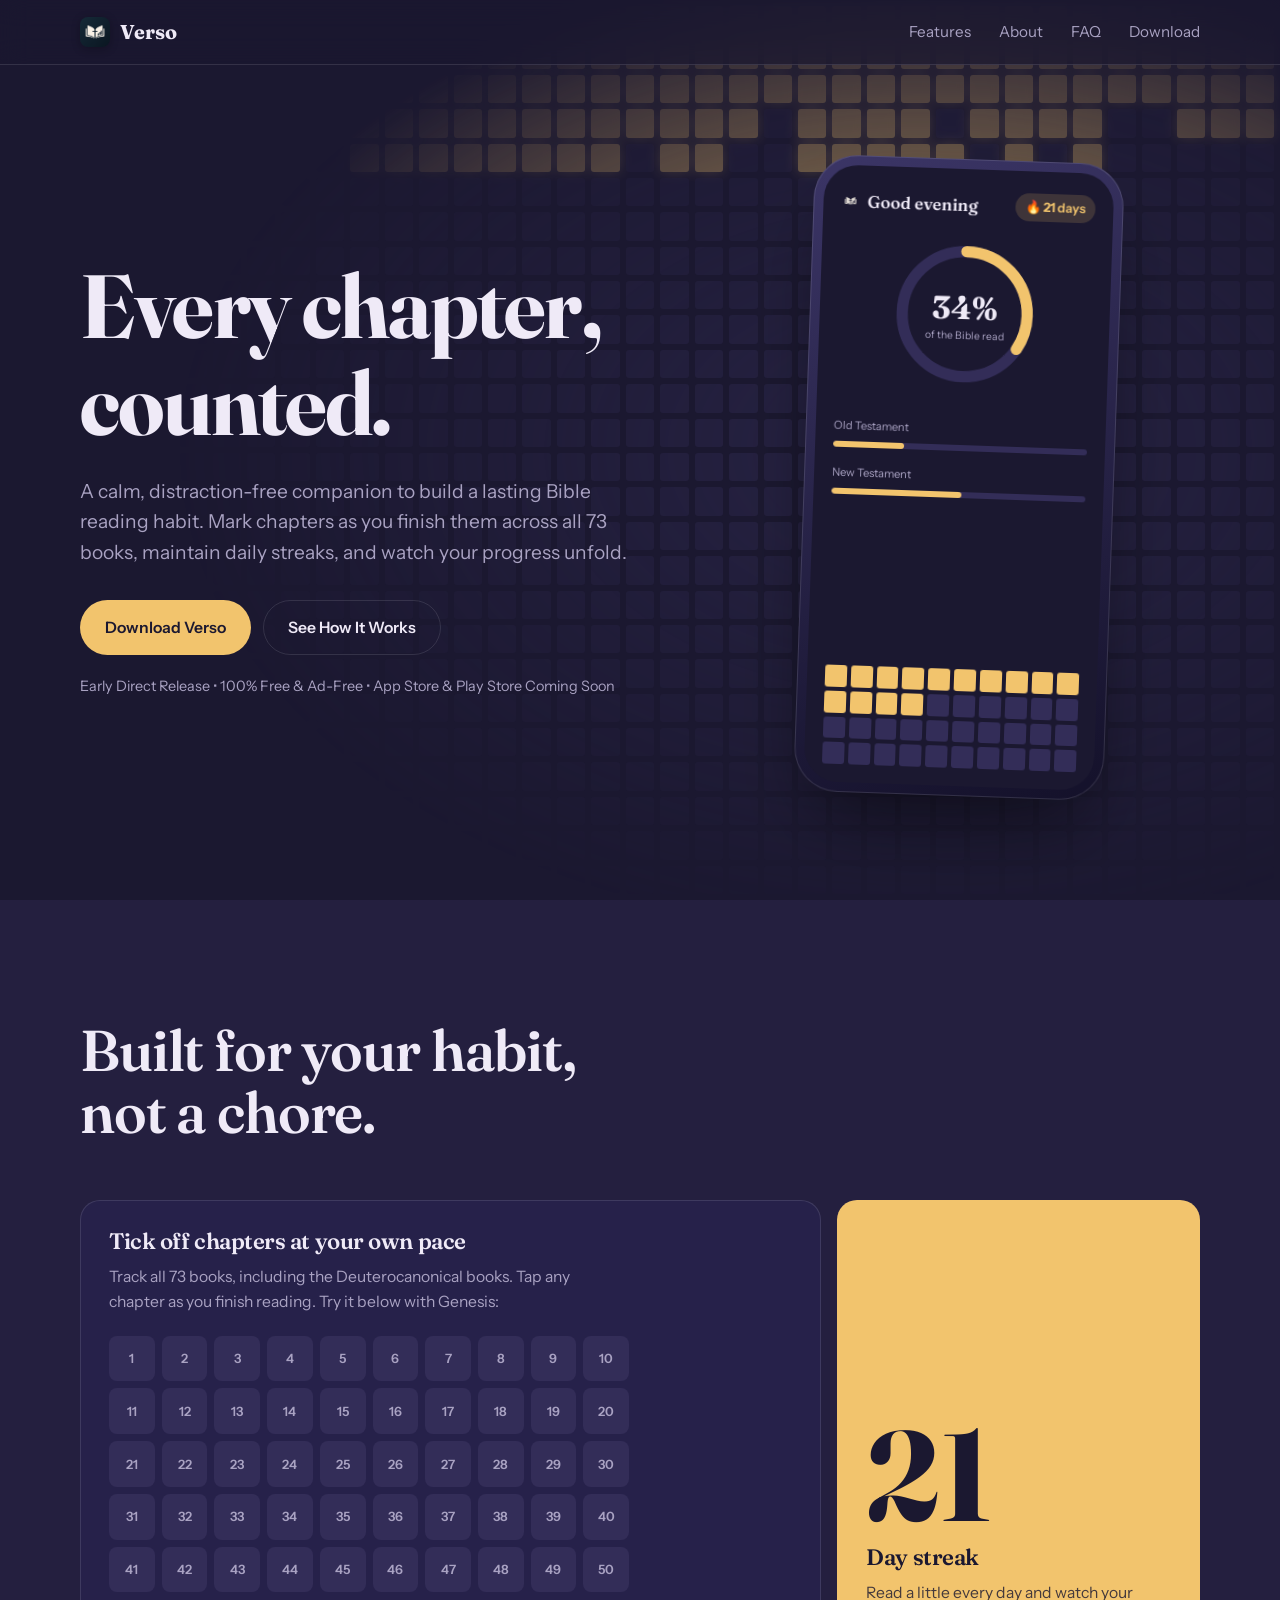
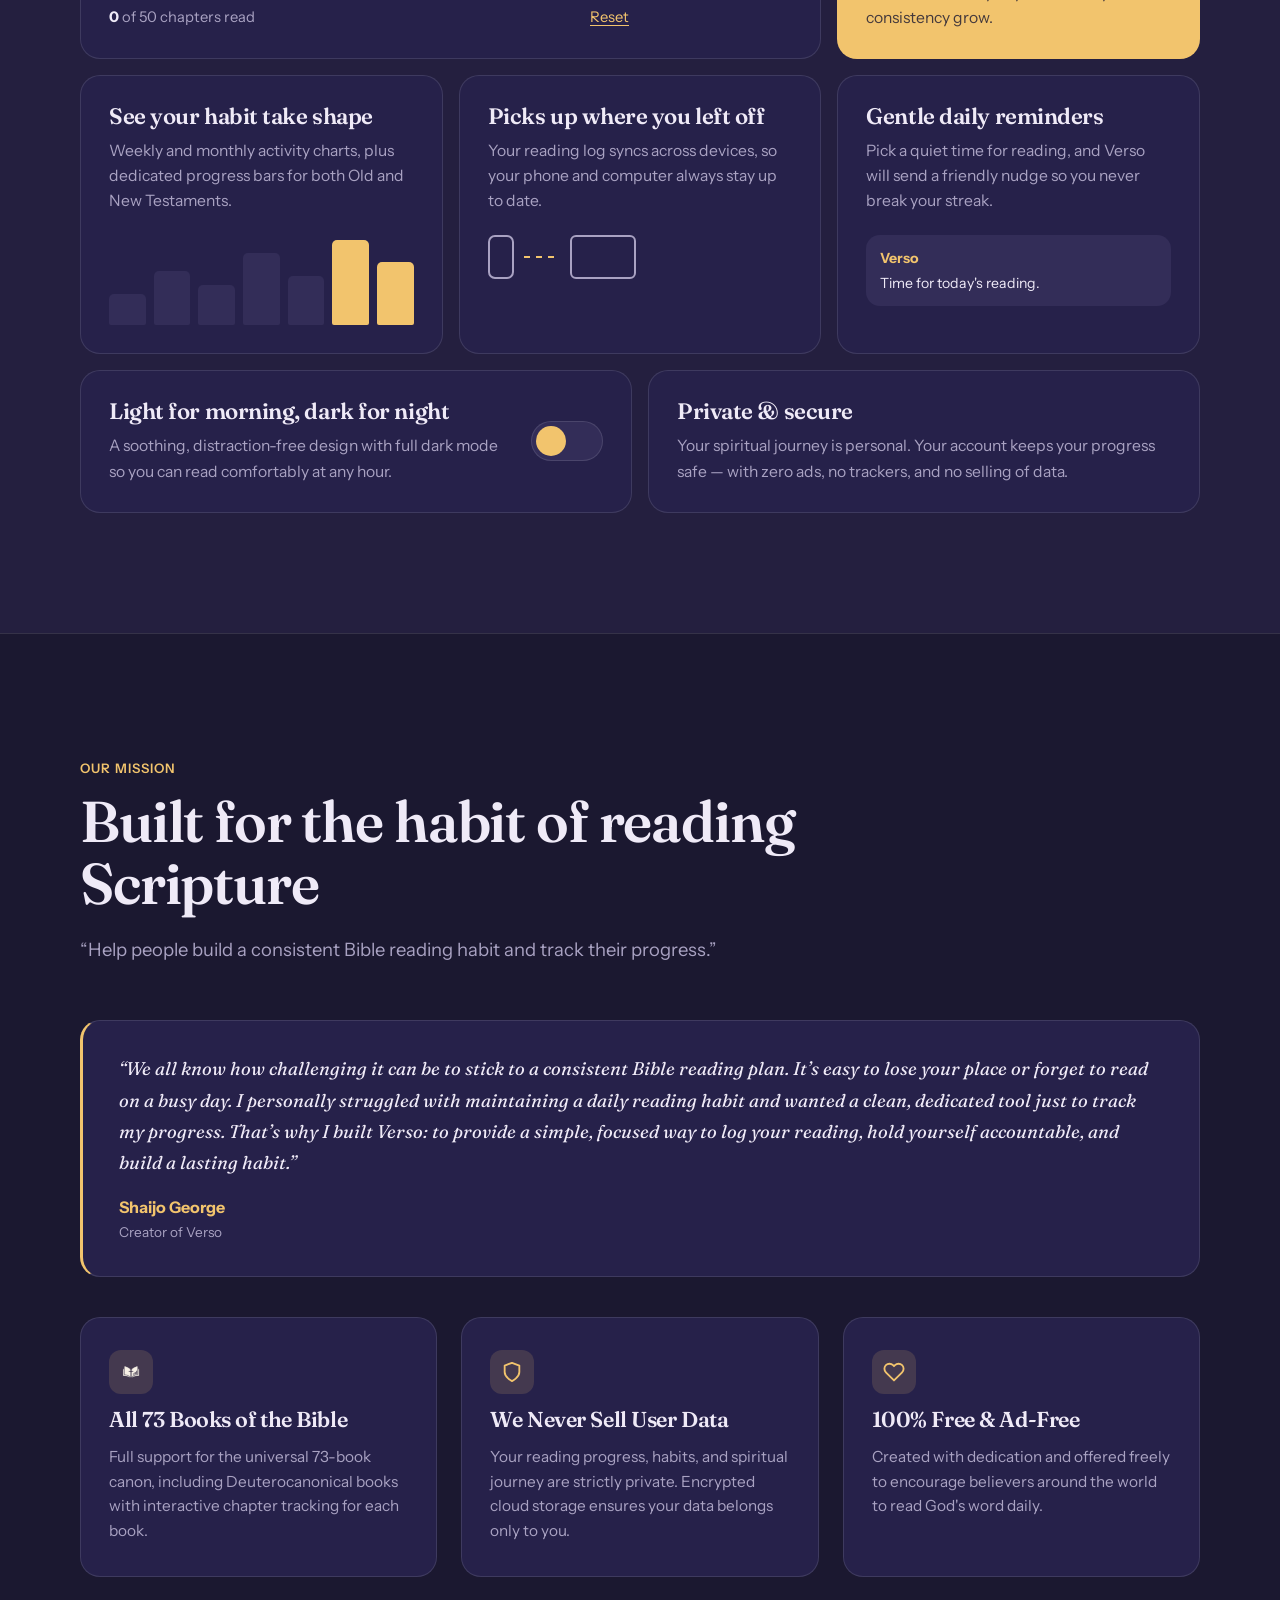
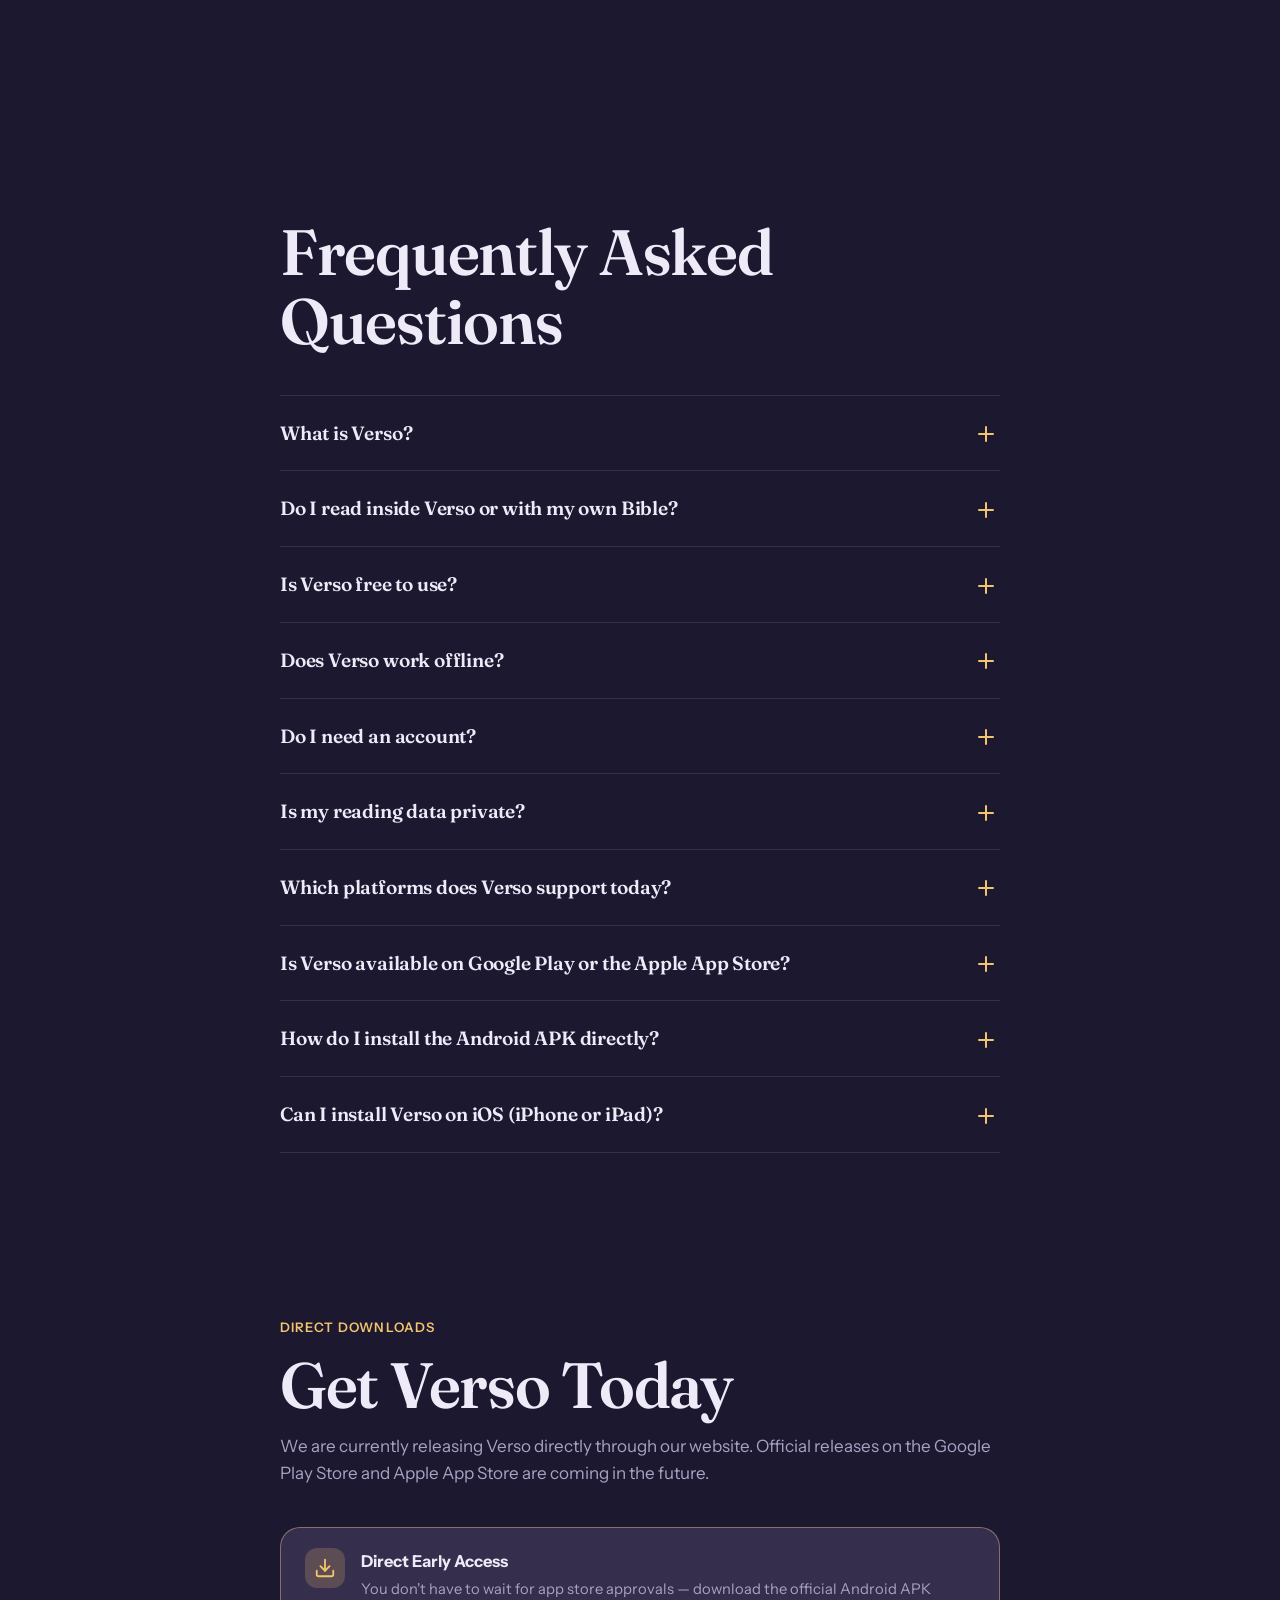
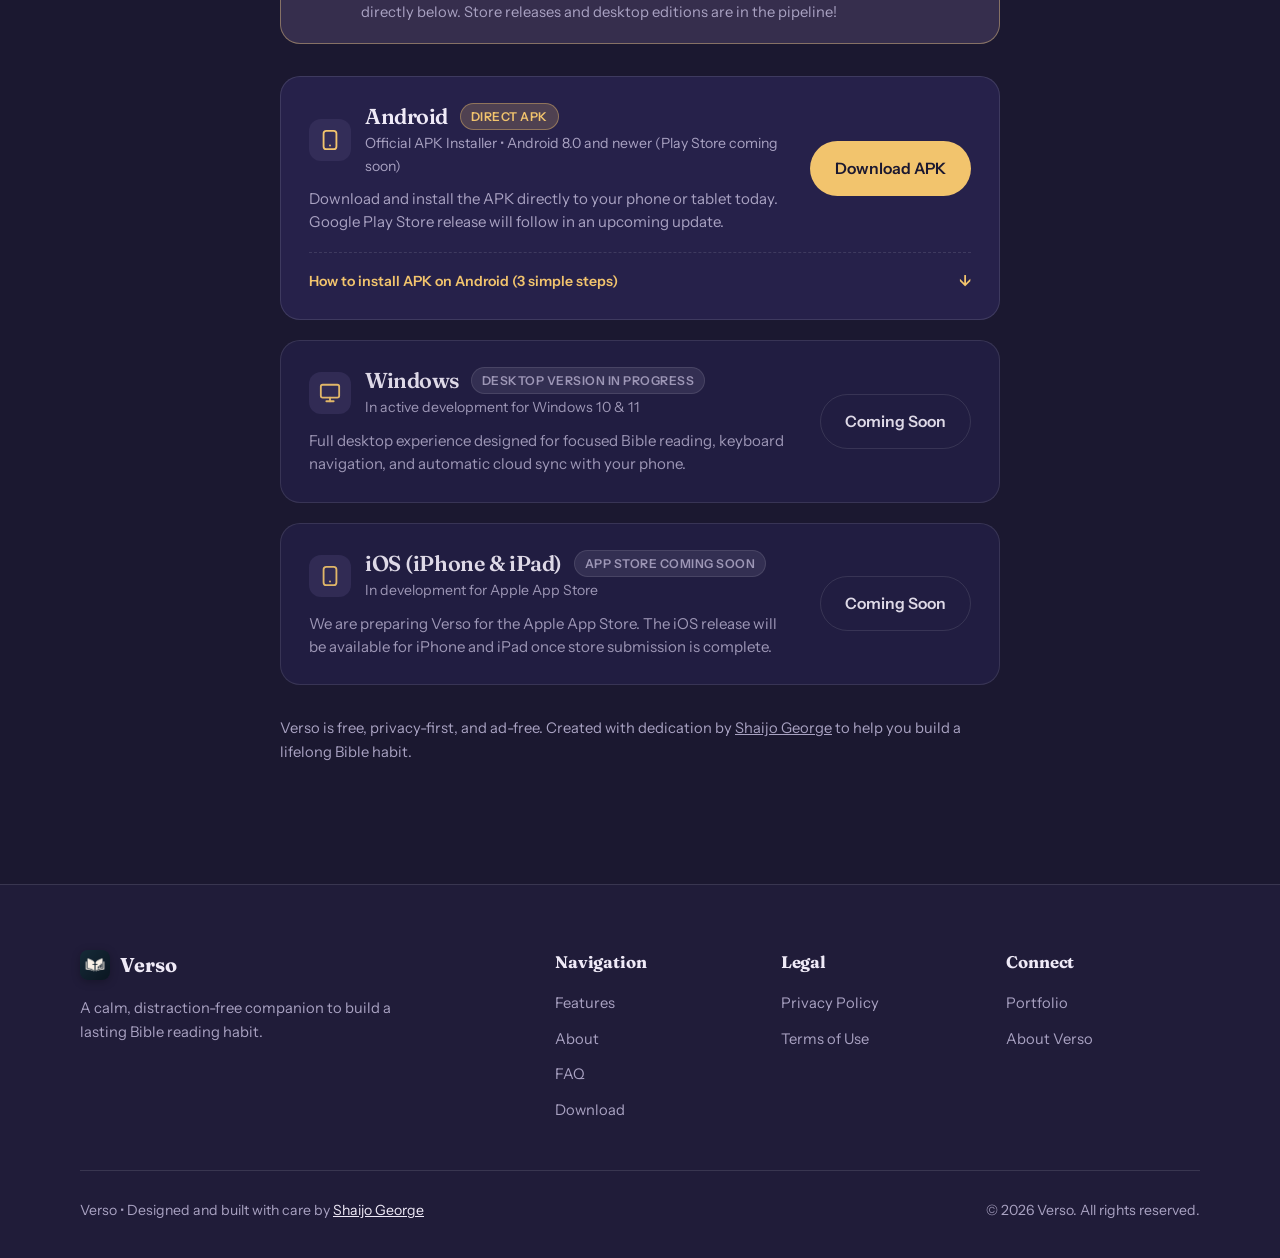
==== index.html @ 20d0ab22 "release: update android apk and download target to v2.0.1" ====
<!doctype html>
<html lang="en">
<head>
  <meta charset="utf-8">
  <meta name="viewport" content="width=device-width, initial-scale=1">
  <title>Verso &mdash; Bible Reading Tracker</title>
  <meta name="description" content="Build a consistent Bible reading habit with Verso. Track chapters across all 73 books, keep daily streaks, see your progress, and sync across devices.">
  <meta name="keywords" content="Bible tracker, Bible reading tracker, Catholic Bible tracker, 73 books Bible, Bible streak tracker, Scripture reading progress, Verso Bible app, Christian habit tracker">
  <meta name="author" content="Shaijo George">
  <meta name="robots" content="index, follow">
  <meta name="theme-color" content="#1b1830">

  <!-- Open Graph / Facebook -->
  <meta property="og:type" content="website">
  <meta property="og:site_name" content="Verso">
  <meta property="og:title" content="Verso &mdash; Bible Reading Tracker">
  <meta property="og:description" content="Track every chapter across all 73 books, keep your daily streak, and build a lasting Bible reading habit.">
  <meta property="og:image" content="assets/images/app_icon.png">
  <meta property="og:image:alt" content="Verso App Icon">
  <meta property="og:locale" content="en_US">

  <!-- Twitter Cards -->
  <meta name="twitter:card" content="summary_large_image">
  <meta name="twitter:title" content="Verso &mdash; Bible Reading Tracker">
  <meta name="twitter:description" content="A calm, distraction-free companion to build a lasting Bible reading habit. Track chapters across all 73 books with daily streaks.">
  <meta name="twitter:image" content="assets/images/app_icon.png">
  <meta name="twitter:image:alt" content="Verso App Icon">

  <!-- Favicons & App Icons -->
  <link rel="icon" type="image/svg+xml" href="assets/images/favicon.svg">
  <link rel="icon" type="image/png" href="assets/images/favicon.png">
  <link rel="shortcut icon" type="image/png" href="assets/images/favicon.png">
  <link rel="apple-touch-icon" href="assets/images/app_icon.png">

  <!-- Structured Data (JSON-LD): SoftwareApplication -->
  <script type="application/ld+json">
  {
    "@context": "https://schema.org",
    "@type": "SoftwareApplication",
    "name": "Verso",
    "operatingSystem": "Android",
    "applicationCategory": "LifestyleApplication",
    "offers": {
      "@type": "Offer",
      "price": "0",
      "priceCurrency": "USD"
    },
    "description": "A calm, distraction-free companion to build a lasting Bible reading habit. Mark chapters as you finish them across all 73 books, maintain daily streaks, and watch your progress unfold.",
    "author": {
      "@type": "Person",
      "name": "Shaijo George",
      "url": "https://shaijogeorge.vercel.app/"
    }
  }
  </script>
  <link rel="preconnect" href="https://fonts.googleapis.com">
  <link rel="preconnect" href="https://fonts.gstatic.com" crossorigin>
  <link href="https://fonts.googleapis.com/css2?family=Fraunces:opsz,wght@9..144,400;9..144,600;9..144,700&family=Instrument+Sans:wght@400;500;600&display=swap" rel="stylesheet">
  <link rel="stylesheet" href="assets/css/styles.css">
</head>
<body>
  <header class="nav">
    <a class="brand" href="#top" aria-label="Verso home">
      <img src="assets/images/app_icon.png" alt="Verso Logo" class="brand-icon" width="30" height="30">
      <span>Verso</span>
    </a>
    <nav aria-label="Primary">
      <a href="#features">Features</a>
      <a href="#about">About</a>
      <a href="#faq">FAQ</a>
      <a href="#download">Download</a>
    </nav>
  </header>

  <main id="top">
    <!-- HERO -->
    <section class="hero">
      <div class="field" id="field" aria-hidden="true"></div>
      <div class="hero-inner">
        <div class="hero-copy">
          <h1>Every chapter,<br>counted.</h1>
          <p class="lede">A calm, distraction-free companion to build a lasting Bible reading habit. Mark chapters as you finish them across all 73 books, maintain daily streaks, and watch your progress unfold.</p>
          <div class="cta-row">
            <a class="btn primary" href="#download">Download Verso</a>
            <a class="btn ghost" href="#features">See How It Works</a>
          </div>
          <p class="fine">Early Direct Release &bull; 100% Free &amp; Ad-Free &bull; App Store &amp; Play Store Coming Soon</p>
        </div>

        <div class="phone" aria-hidden="true">
          <div class="phone-screen">
            <div class="ph-top">
              <div class="ph-user">
                <img src="assets/images/verso1.png" alt="" class="ph-icon" width="18" height="18">
                <span class="ph-hello">Good evening</span>
              </div>
              <span class="ph-streak">&#128293; <b data-count="21">0</b> days</span>
            </div>
            <div class="ring-wrap">
              <svg viewBox="0 0 120 120" class="ring">
                <circle cx="60" cy="60" r="50" class="ring-bg"/>
                <circle cx="60" cy="60" r="50" class="ring-fg" id="ring" pathLength="100"/>
              </svg>
              <div class="ring-text"><b data-count="34" data-suffix="%">0%</b><span>of the Bible read</span></div>
            </div>
            <div class="ph-bars">
              <div><span>Old Testament</span><i><u style="--w:28%"></u></i></div>
              <div><span>New Testament</span><i><u style="--w:51%"></u></i></div>
            </div>
            <div class="ph-grid" id="phGrid"></div>
          </div>
        </div>
      </div>
    </section>

    <!-- FEATURES -->
    <section class="features" id="features">
      <div class="wrap">
        <h2>Built for your habit,<br>not a chore.</h2>

        <div class="bento">
          <article class="tile t-track">
            <h3>Tick off chapters at your own pace</h3>
            <p>Track all 73 books, including the Deuterocanonical books. Tap any chapter as you finish reading. Try it below with Genesis:</p>
            <div class="try">
              <div class="chapters" id="chapters" role="group" aria-label="Genesis chapters"></div>
              <div class="try-meta"><span><b id="readCount">0</b> of 50 chapters read</span><button class="link" id="resetChapters" type="button">Reset</button></div>
            </div>
          </article>

          <article class="tile t-streak">
            <div class="big"><span data-count="21">0</span></div>
            <h3>Day streak</h3>
            <p>Read a little every day and watch your consistency grow.</p>
          </article>

          <article class="tile t-charts">
            <h3>See your habit take shape</h3>
            <p>Weekly and monthly activity charts, plus dedicated progress bars for both Old and New Testaments.</p>
            <div class="bars" aria-hidden="true">
              <i style="--h:35%"></i><i style="--h:60%"></i><i style="--h:45%"></i><i style="--h:80%"></i><i style="--h:55%"></i><i style="--h:95%"></i><i style="--h:70%"></i>
            </div>
          </article>

          <article class="tile t-sync">
            <h3>Picks up where you left off</h3>
            <p>Your reading log syncs across devices, so your phone and computer always stay up to date.</p>
            <div class="devices" aria-hidden="true"><span></span><em></em><span class="lg"></span></div>
          </article>

          <article class="tile t-remind">
            <h3>Gentle daily reminders</h3>
            <p>Pick a quiet time for reading, and Verso will send a friendly nudge so you never break your streak.</p>
            <div class="notif" aria-hidden="true"><b>Verso</b><span>Time for today's reading.</span></div>
          </article>

          <article class="tile t-theme">
            <h3>Light for morning, dark for night</h3>
            <p>A soothing, distraction-free design with full dark mode so you can read comfortably at any hour.</p>
            <button class="switch" id="themeSwitch" type="button" role="switch" aria-checked="false" aria-label="Toggle theme"><span></span></button>
          </article>

          <article class="tile t-auth">
            <h3>Private & secure</h3>
            <p>Your spiritual journey is personal. Your account keeps your progress safe &mdash; with zero ads, no trackers, and no selling of data.</p>
          </article>
        </div>
      </div>
    </section>

    <!-- ABOUT SECTION -->
    <section class="about" id="about">
      <div class="wrap">
        <div class="about-header">
          <span class="section-tag">Our Mission</span>
          <h2>Built for the habit of reading Scripture</h2>
          <p class="about-intro">&ldquo;Help people build a consistent Bible reading habit and track their progress.&rdquo;</p>
        </div>

        <div class="about-story">
          <div class="story-card">
            <p class="story-quote">&ldquo;We all know how challenging it can be to stick to a consistent Bible reading plan. It’s easy to lose your place or forget to read on a busy day. I personally struggled with maintaining a daily reading habit and wanted a clean, dedicated tool just to track my progress. That’s why I built Verso: to provide a simple, focused way to log your reading, hold yourself accountable, and build a lasting habit.&rdquo;</p>
            <div class="story-author">
              <span class="author-name">Shaijo George</span>
              <span class="author-role">Creator of Verso</span>
            </div>
          </div>
        </div>

        <div class="about-grid">
          <div class="about-card">
            <div class="about-icon">
              <img src="assets/images/verso1.png" alt="" width="26" height="26">
            </div>
            <h3>All 73 Books of the Bible</h3>
            <p>Full support for the universal 73-book canon, including Deuterocanonical books with interactive chapter tracking for each book.</p>
          </div>

          <div class="about-card">
            <div class="about-icon">
              <svg viewBox="0 0 24 24" width="22" height="22" fill="none" stroke="currentColor" stroke-width="2" stroke-linecap="round" stroke-linejoin="round"><path d="M12 22s8-4 8-10V5l-8-3-8 3v7c0 6 8 10 8 10z"/></svg>
            </div>
            <h3>We Never Sell User Data</h3>
            <p>Your reading progress, habits, and spiritual journey are strictly private. Encrypted cloud storage ensures your data belongs only to you.</p>
          </div>

          <div class="about-card">
            <div class="about-icon">
              <svg viewBox="0 0 24 24" width="22" height="22" fill="none" stroke="currentColor" stroke-width="2" stroke-linecap="round" stroke-linejoin="round"><path d="M20.84 4.61a5.5 5.5 0 0 0-7.78 0L12 5.67l-1.06-1.06a5.5 5.5 0 0 0-7.78 7.78l1.06 1.06L12 21.23l7.78-7.78 1.06-1.06a5.5 5.5 0 0 0 0-7.78z"/></svg>
            </div>
            <h3>100% Free &amp; Ad-Free</h3>
            <p>Created with dedication and offered freely to encourage believers around the world to read God's word daily.</p>
          </div>
        </div>
      </div>
    </section>

    <!-- FAQ -->
    <section class="faq" id="faq">
      <div class="wrap narrow">
        <h2>Frequently Asked Questions</h2>
        <div class="faq-list">
          <details>
            <summary>What is Verso?</summary>
            <div class="ans"><p>Verso is a simple, dedicated Bible reading companion designed to help you build and maintain a consistent daily reading habit. You mark chapters as you read, keep daily streaks alive, and view your progress with clear, visual charts.</p></div>
          </details>

          <details>
            <summary>Do I read inside Verso or with my own Bible?</summary>
            <div class="ans"><p>You read from your favorite physical Bible, study Bible, or audio app. Verso serves as your dedicated habit tracker &mdash; simply check off the chapters as you complete them.</p></div>
          </details>

          <details>
            <summary>Is Verso free to use?</summary>
            <div class="ans"><p>Yes, Verso is completely free with no subscription fees, no locked features, and no ads. It was created as a personal passion project to encourage regular Bible reading.</p></div>
          </details>

          <details>
            <summary>Does Verso work offline?</summary>
            <div class="ans"><p>Yes! You can track your reading offline without an internet connection. Whenever you go back online, your latest progress syncs automatically.</p></div>
          </details>

          <details>
            <summary>Do I need an account?</summary>
            <div class="ans"><p>Yes. An account is required to use Verso so that your chapters, reading streaks, and progress are securely saved and automatically synced across all your devices.</p></div>
          </details>

          <details>
            <summary>Is my reading data private?</summary>
            <div class="ans"><p>Yes, 100%. Your reading progress belongs only to you. Verso does not collect personal data to sell, display advertisements, or track you across the web.</p></div>
          </details>

          <details>
            <summary>Which platforms does Verso support today?</summary>
            <div class="ans"><p>Verso is available today via direct download for <strong>Android</strong> (APK). Standalone Desktop (Windows) and mobile (iOS) editions are in active development.</p></div>
          </details>

          <details>
            <summary>Is Verso available on Google Play or the Apple App Store?</summary>
            <div class="ans">
              <p>Not yet! We are currently releasing Verso directly through our landing page so you can get started right away on Android. Official releases on the Google Play Store and Apple App Store are planned for the future.</p>
            </div>
          </details>

          <details>
            <summary>How do I install the Android APK directly?</summary>
            <div class="ans">
              <div class="ans-inner">
                <p>Installing directly takes under 30 seconds:</p>
                <ol class="faq-steps">
                  <li>Tap <strong>Download APK</strong> in the download section.</li>
                  <li>When your browser prompts <em>&ldquo;File might be harmful&rdquo;</em>, tap <strong>Download anyway</strong> (this standard Android notice appears for all direct downloads outside Google Play).</li>
                  <li>Open the downloaded <code>.apk</code> file and tap <strong>Install</strong>. If prompted, toggle on &ldquo;Allow from this source&rdquo;.</li>
                </ol>
                <p class="faq-note">Verso is verified, lightweight, and safe.</p>
              </div>
            </div>
          </details>

          <details>
            <summary>Can I install Verso on iOS (iPhone or iPad)?</summary>
            <div class="ans">
              <p>An official iOS version is planned for the Apple App Store in an upcoming release! Because iOS does not support direct website downloads for the general public, iPhone and iPad users will be able to download Verso directly from the App Store once launched.</p>
            </div>
          </details>
        </div>
      </div>
    </section>

    <!-- DOWNLOAD -->
    <section class="download" id="download">
      <div class="wrap narrow">
        <div class="dl-header">
          <span class="section-tag">Direct Downloads</span>
          <h2>Get Verso Today</h2>
          <p class="dl-lede">We are currently releasing Verso directly through our website. Official releases on the Google Play Store and Apple App Store are coming in the future.</p>
        </div>

        <div class="dl-banner">
          <div class="dl-banner-icon" aria-hidden="true">
            <svg viewBox="0 0 24 24" width="22" height="22" fill="none" stroke="currentColor" stroke-width="2" stroke-linecap="round" stroke-linejoin="round">
              <path d="M21 15v4a2 2 0 0 1-2 2H5a2 2 0 0 1-2-2v-4"/>
              <polyline points="7 10 12 15 17 10"/>
              <line x1="12" y1="15" x2="12" y2="3"/>
            </svg>
          </div>
          <div class="dl-banner-body">
            <strong>Direct Early Access</strong>
            <p>You don't have to wait for app store approvals &mdash; download the official Android APK directly below. Store releases and desktop editions are in the pipeline!</p>
          </div>
        </div>

        <div class="dl-cards">
          <!-- Android Card -->
          <div class="dl-card">
            <div class="dl-card-main">
              <div class="dl-card-meta">
                <div class="dl-platform-head">
                  <span class="dl-platform-icon" aria-hidden="true">
                    <svg viewBox="0 0 24 24" width="22" height="22" fill="none" stroke="currentColor" stroke-width="2" stroke-linecap="round" stroke-linejoin="round">
                      <rect x="5" y="2" width="14" height="20" rx="3" ry="3"/>
                      <line x1="12" y1="18" x2="12.01" y2="18"/>
                    </svg>
                  </span>
                  <div>
                    <div class="dl-title-row">
                      <h3>Android</h3>
                      <span class="dl-pill dl-pill-direct">Direct APK</span>
                    </div>
                    <p class="dl-platform-sub">Official APK Installer &bull; Android 8.0 and newer (Play Store coming soon)</p>
                  </div>
                </div>
                <p class="dl-card-desc">Download and install the APK directly to your phone or tablet today. Google Play Store release will follow in an upcoming update.</p>
              </div>
              <div class="dl-card-action">
                <a class="btn primary" data-dl="android" href="downloads/app-release.apk" download="verso-v2.0.1.apk">Download APK</a>
              </div>
            </div>

            <details class="dl-help">
              <summary>
                <span>How to install APK on Android (3 simple steps)</span>
                <span class="dl-help-arrow" aria-hidden="true">&darr;</span>
              </summary>
              <div class="dl-help-content">
                <ol class="dl-steps-list">
                  <li>
                    <span class="step-num">1</span>
                    <div>
                      <strong class="dl-step-title">Tap &ldquo;Download APK&rdquo; above</strong>
                      <p>Your browser downloads the official, signed <code>.apk</code> package.</p>
                    </div>
                  </li>
                  <li>
                    <span class="step-num">2</span>
                    <div>
                      <strong class="dl-step-title">Confirm the prompt</strong>
                      <p>If your device asks <em>&ldquo;File might be harmful&rdquo;</em>, tap <strong>Download anyway</strong> (standard Android prompt for direct downloads outside the Play Store).</p>
                    </div>
                  </li>
                  <li>
                    <span class="step-num">3</span>
                    <div>
                      <strong class="dl-step-title">Open and Install</strong>
                      <p>Tap the notification or open your Downloads folder, tap the file, and tap <strong>Install</strong>. If prompted, toggle on &ldquo;Allow from this source&rdquo;.</p>
                    </div>
                  </li>
                </ol>
              </div>
            </details>
          </div>

          <!-- Windows Card -->
          <div class="dl-card dl-card-subtle">
            <div class="dl-card-main">
              <div class="dl-card-meta">
                <div class="dl-platform-head">
                  <span class="dl-platform-icon" aria-hidden="true">
                    <svg viewBox="0 0 24 24" width="22" height="22" fill="none" stroke="currentColor" stroke-width="2" stroke-linecap="round" stroke-linejoin="round">
                      <rect x="2" y="3" width="20" height="14" rx="2" ry="2"/>
                      <line x1="8" y1="21" x2="16" y2="21"/>
                      <line x1="12" y1="17" x2="12" y2="21"/>
                    </svg>
                  </span>
                  <div>
                    <div class="dl-title-row">
                      <h3>Windows</h3>
                      <span class="dl-pill dl-pill-notice">Desktop Version In Progress</span>
                    </div>
                    <p class="dl-platform-sub">In active development for Windows 10 &amp; 11</p>
                  </div>
                </div>
                <p class="dl-card-desc">Full desktop experience designed for focused Bible reading, keyboard navigation, and automatic cloud sync with your phone.</p>
              </div>
              <div class="dl-card-action">
                <a class="btn ghost" href="#faq">Coming Soon</a>
              </div>
            </div>
          </div>

          <!-- iOS Card -->
          <div class="dl-card dl-card-subtle">
            <div class="dl-card-main">
              <div class="dl-card-meta">
                <div class="dl-platform-head">
                  <span class="dl-platform-icon" aria-hidden="true">
                    <svg viewBox="0 0 24 24" width="22" height="22" fill="none" stroke="currentColor" stroke-width="2" stroke-linecap="round" stroke-linejoin="round">
                      <rect x="5" y="2" width="14" height="20" rx="3" ry="3"/>
                      <line x1="12" y1="18" x2="12.01" y2="18"/>
                    </svg>
                  </span>
                  <div>
                    <div class="dl-title-row">
                      <h3>iOS (iPhone &amp; iPad)</h3>
                      <span class="dl-pill dl-pill-notice">App Store Coming Soon</span>
                    </div>
                    <p class="dl-platform-sub">In development for Apple App Store</p>
                  </div>
                </div>
                <p class="dl-card-desc">We are preparing Verso for the Apple App Store. The iOS release will be available for iPhone and iPad once store submission is complete.</p>
              </div>
              <div class="dl-card-action">
                <a class="btn ghost" href="#faq">Coming Soon</a>
              </div>
            </div>
          </div>
        </div>

        <p class="note">Verso is free, privacy-first, and ad-free. Created with dedication by <a href="https://shaijogeorge.vercel.app/" target="_blank" rel="noopener">Shaijo George</a> to help you build a lifelong Bible habit.</p>
      </div>
    </section>
  </main>

  <footer class="footer">
    <div class="wrap footer-content">
      <div class="footer-brand">
        <a class="brand" href="#top" aria-label="Verso home">
          <img src="assets/images/app_icon.png" alt="Verso Logo" class="brand-icon" width="28" height="28">
          <span>Verso</span>
        </a>
        <p class="footer-tagline">A calm, distraction-free companion to build a lasting Bible reading habit.</p>
      </div>

      <div class="footer-links-group">
        <div class="footer-col">
          <h4>Navigation</h4>
          <a href="#features">Features</a>
          <a href="#about">About</a>
          <a href="#faq">FAQ</a>
          <a href="#download">Download</a>
        </div>

        <div class="footer-col">
          <h4>Legal</h4>
          <a href="privacy.html">Privacy Policy</a>
          <a href="terms.html">Terms of Use</a>
        </div>

        <div class="footer-col">
          <h4>Connect</h4>
          <a href="https://shaijogeorge.vercel.app/" target="_blank" rel="noopener">Portfolio</a>
          <a href="#about">About Verso</a>
        </div>
      </div>
    </div>

    <div class="wrap foot-bottom">
      <span>Verso &bull; Designed and built with care by <a href="https://shaijogeorge.vercel.app/" target="_blank" rel="noopener">Shaijo George</a></span>
      <span>&copy; <span id="year"></span> Verso. All rights reserved.</span>
    </div>
  </footer>

  <script src="assets/js/script.js"></script>
</body>
</html>
---- assets/css/styles.css ----
:root {
  --bg: #1b1830;
  --bg-2: #241f3f;
  --surface: #26214a;
  --cell: #332d58;
  --line: rgba(239, 234, 247, 0.12);
  --text: #efeaf7;
  --muted: #a9a2c2;
  --gold: #f2c46d;
  --gold-deep: #d99a3a;
  --on-gold: #1b1830;
  --radius: 20px;
  --serif: "Fraunces", Georgia, serif;
  --sans: "Instrument Sans", system-ui, -apple-system, "Segoe UI", sans-serif;
}

:root[data-theme="light"] {
  --bg: #f4f1fa;
  --bg-2: #ebe6f5;
  --surface: #ffffff;
  --cell: #ddd6ee;
  --line: rgba(27, 24, 48, 0.12);
  --text: #1b1830;
  --muted: #5d5878;
  --gold: #c9871f;
  --gold-deep: #a86d12;
  --on-gold: #ffffff;
}

* { box-sizing: border-box; margin: 0; padding: 0; }
html { scroll-behavior: smooth; }
body {
  background: var(--bg);
  color: var(--text);
  font-family: var(--sans);
  font-size: 17px;
  line-height: 1.6;
  -webkit-font-smoothing: antialiased;
  transition: background 0.4s ease, color 0.4s ease;
}
a { color: inherit; }
:focus-visible { outline: 2px solid var(--gold); outline-offset: 3px; border-radius: 6px; }
.wrap { width: min(1120px, 100% - 48px); margin-inline: auto; }
.wrap.narrow { width: min(720px, 100% - 48px); }

h1, h2, h3 { font-family: var(--serif); font-weight: 600; line-height: 1.08; letter-spacing: -0.02em; }

/* NAV */
.nav {
  position: fixed; inset: 0 0 auto 0; z-index: 20;
  display: flex; align-items: center; justify-content: space-between;
  padding: 16px max(24px, calc((100% - 1120px) / 2));
  backdrop-filter: blur(14px);
  background: color-mix(in srgb, var(--bg) 70%, transparent);
  border-bottom: 1px solid var(--line);
}
.brand { display: flex; align-items: center; gap: 10px; text-decoration: none; font-family: var(--serif); font-weight: 700; font-size: 1.25rem; }
.nav nav { display: flex; gap: 28px; font-size: 0.95rem; }
.nav nav a { text-decoration: none; color: var(--muted); transition: color 0.2s; }
.nav nav a:hover { color: var(--text); }

/* BUTTONS */
.btn {
  display: inline-flex; align-items: center; justify-content: center;
  padding: 14px 24px; border-radius: 999px; text-decoration: none;
  font-weight: 600; font-size: 0.98rem; border: 1px solid transparent;
  transition: transform 0.2s ease, background 0.2s ease, border-color 0.2s ease;
}
.btn:active { transform: scale(0.97); }
.btn.primary { background: var(--gold); color: var(--on-gold); }
.btn.primary:hover { background: var(--gold-deep); }
.btn.ghost { border-color: var(--line); color: var(--text); }
.btn.ghost:hover { border-color: var(--muted); }

/* HERO */
.hero { position: relative; min-height: 100svh; display: grid; align-items: center; padding: 120px 0 64px; overflow: hidden; }
.field {
  position: absolute; inset: 0;
  display: grid; gap: 6px; padding: 6px;
  grid-template-columns: repeat(var(--cols, 30), 1fr);
  grid-auto-rows: 1fr;
  -webkit-mask-image: radial-gradient(ellipse 75% 70% at 72% 50%, #000 0%, transparent 78%);
          mask-image: radial-gradient(ellipse 75% 70% at 72% 50%, #000 0%, transparent 78%);
  opacity: 0.9;
}
.field i { border-radius: 3px; background: var(--cell); opacity: 0.55; transition: background 0.8s ease, opacity 0.8s ease, box-shadow 0.8s ease; }
.field i.on { background: var(--gold); opacity: 0.95; box-shadow: 0 0 14px color-mix(in srgb, var(--gold) 60%, transparent); }

.hero-inner {
  position: relative; z-index: 1;
  width: min(1120px, 100% - 48px); margin-inline: auto;
  display: grid; grid-template-columns: 1.1fr 0.9fr; gap: 48px; align-items: center;
}
.hero h1 { font-size: clamp(3rem, 7.2vw, 5.6rem); font-weight: 700; margin-bottom: 24px; }
.lede { max-width: 30em; font-size: 1.2rem; color: var(--muted); margin-bottom: 32px; }
.cta-row { display: flex; flex-wrap: wrap; gap: 12px; margin-bottom: 20px; }
.fine { font-size: 0.9rem; color: var(--muted); }

.hero-copy > * { opacity: 0; transform: translateY(16px); animation: rise 0.8s cubic-bezier(.2,.7,.2,1) forwards; }
.hero-copy > *:nth-child(1) { animation-delay: 0.1s; }
.hero-copy > *:nth-child(2) { animation-delay: 0.25s; }
.hero-copy > *:nth-child(3) { animation-delay: 0.4s; }
.hero-copy > *:nth-child(4) { animation-delay: 0.5s; }
@keyframes rise { to { opacity: 1; transform: none; } }

/* PHONE */
.phone {
  justify-self: center; width: min(310px, 78vw); aspect-ratio: 9 / 18.5;
  border-radius: 44px; padding: 10px;
  background: linear-gradient(160deg, #3b3566, #14112a);
  box-shadow: 0 40px 80px -20px rgba(0,0,0,0.55), inset 0 0 0 1px rgba(255,255,255,0.12);
  opacity: 0; transform: translateY(30px) rotate(2deg);
  animation: phoneIn 1.1s 0.35s cubic-bezier(.2,.7,.2,1) forwards, float 7s 1.6s ease-in-out infinite;
}
@keyframes phoneIn { to { opacity: 1; transform: translateY(0) rotate(2deg); } }
@keyframes float { 0%,100% { transform: translateY(0) rotate(2deg); } 50% { transform: translateY(-10px) rotate(2deg); } }
.phone-screen {
  height: 100%; border-radius: 34px; padding: 22px 18px 18px;
  background: #1b1830; color: #efeaf7;
  display: flex; flex-direction: column; gap: 16px; overflow: hidden;
}
.ph-top { display: flex; justify-content: space-between; align-items: center; font-size: 0.8rem; }
.ph-hello { font-family: var(--serif); font-size: 1.05rem; font-weight: 600; }
.ph-streak { background: rgba(242,196,109,0.16); color: #f2c46d; padding: 4px 10px; border-radius: 999px; font-weight: 600; }
.ring-wrap { position: relative; width: 150px; margin: 4px auto 0; }
.ring { width: 100%; transform: rotate(-90deg); }
.ring circle { fill: none; stroke-width: 9; stroke-linecap: round; }
.ring-bg { stroke: #332d58; }
.ring-fg { stroke: #f2c46d; stroke-dasharray: 100; stroke-dashoffset: 100; transition: stroke-dashoffset 2s cubic-bezier(.3,.7,.2,1) 0.9s; }
.ring-fg.go { stroke-dashoffset: 66; }
.ring-text { position: absolute; inset: 0; display: grid; place-content: center; text-align: center; }
.ring-text b { font-family: var(--serif); font-size: 2rem; line-height: 1; }
.ring-text span { font-size: 0.65rem; color: #a9a2c2; margin-top: 4px; }
.ph-bars { display: grid; gap: 10px; }
.ph-bars span { font-size: 0.7rem; color: #a9a2c2; }
.ph-bars i { display: block; height: 6px; border-radius: 6px; background: #332d58; margin-top: 4px; overflow: hidden; }
.ph-bars u { display: block; height: 100%; width: 0; background: #f2c46d; border-radius: 6px; transition: width 1.6s cubic-bezier(.3,.7,.2,1) 1.1s; }
.ph-bars.go u { width: var(--w); }
.ph-grid { display: grid; grid-template-columns: repeat(10, 1fr); gap: 4px; margin-top: auto; }
.ph-grid i { aspect-ratio: 1; border-radius: 3px; background: #332d58; transition: background 0.5s; }
.ph-grid i.on { background: #f2c46d; }

/* FEATURES */
.features { padding: 120px 0; background: var(--bg-2); transition: background 0.4s ease; }
.features h2 { font-size: clamp(2.2rem, 5vw, 3.6rem); margin-bottom: 56px; max-width: 12em; }
.bento { display: grid; grid-template-columns: repeat(6, 1fr); gap: 16px; }
.tile {
  background: var(--surface); border: 1px solid var(--line);
  border-radius: var(--radius); padding: 28px; position: relative; overflow: hidden;
  transition: background 0.4s ease, border-color 0.4s ease;
}
.tile h3 { font-size: 1.4rem; margin-bottom: 10px; }
.tile p { color: var(--muted); font-size: 0.98rem; max-width: 32em; }
.t-track { grid-column: span 4; }
.t-streak { grid-column: span 2; display: flex; flex-direction: column; justify-content: flex-end; background: var(--gold); border-color: transparent; }
.t-streak h3, .t-streak p, .t-streak .big { color: var(--on-gold); }
.t-streak p { opacity: 0.8; }
.t-streak .big { font-family: var(--serif); font-weight: 700; font-size: clamp(5rem, 11vw, 8rem); line-height: 0.9; margin-bottom: 12px; }
.t-charts, .t-sync, .t-remind { grid-column: span 2; }
.t-theme { grid-column: span 3; }
.t-auth { grid-column: span 3; }

/* chapter try-it */
.try { margin-top: 22px; }
.chapters { display: grid; grid-template-columns: repeat(10, 1fr); gap: 7px; max-width: 520px; }
.chapters button {
  aspect-ratio: 1; border: 0; border-radius: 8px; cursor: pointer;
  background: var(--cell); color: var(--muted);
  font: 600 0.8rem var(--sans);
  transition: background 0.2s, color 0.2s, transform 0.15s;
}
.chapters button:hover { transform: translateY(-2px); }
.chapters button[aria-pressed="true"] { background: var(--gold); color: var(--on-gold); animation: pop 0.3s ease; }
@keyframes pop { 50% { transform: scale(1.18); } }
.try-meta { display: flex; justify-content: space-between; max-width: 520px; margin-top: 14px; font-size: 0.92rem; color: var(--muted); }
.try-meta b { color: var(--text); }
.link { background: none; border: 0; color: var(--gold); font: inherit; cursor: pointer; text-decoration: underline; text-underline-offset: 3px; }

/* bars */
.bars { display: flex; align-items: flex-end; gap: 8px; height: 90px; margin-top: 22px; }
.bars i { flex: 1; height: 0; border-radius: 5px 5px 2px 2px; background: var(--cell); transition: height 1s cubic-bezier(.3,.7,.2,1); }
.bars i:last-child, .bars i:nth-child(6) { background: var(--gold); }
.bars.go i { height: var(--h); }
.bars.go i:nth-child(2) { transition-delay: .06s; } .bars.go i:nth-child(3) { transition-delay: .12s; }
.bars.go i:nth-child(4) { transition-delay: .18s; } .bars.go i:nth-child(5) { transition-delay: .24s; }
.bars.go i:nth-child(6) { transition-delay: .3s; } .bars.go i:nth-child(7) { transition-delay: .36s; }

/* sync */
.devices { display: flex; align-items: center; gap: 10px; margin-top: 22px; }
.devices span { width: 26px; height: 44px; border: 2px solid var(--muted); border-radius: 7px; }
.devices .lg { width: 66px; height: 44px; border-radius: 6px; }
.devices em { flex: 0 0 36px; height: 2px; background: repeating-linear-gradient(90deg, var(--gold) 0 6px, transparent 6px 12px); background-size: 12px 2px; animation: flow 0.9s linear infinite; }
@keyframes flow { to { background-position: 12px 0; } }

/* notification */
.notif { margin-top: 22px; background: var(--cell); border-radius: 14px; padding: 12px 14px; display: grid; gap: 2px; font-size: 0.88rem; animation: nudge 4s ease-in-out infinite; }
.notif b { color: var(--gold); }
.notif span { color: var(--text); }
@keyframes nudge { 0%, 85%, 100% { transform: none; } 90% { transform: translateX(-4px); } 95% { transform: translateX(4px); } }

/* theme switch */
.t-theme { display: grid; grid-template-columns: 1fr auto; gap: 0 24px; align-items: center; }
.t-theme h3, .t-theme p { grid-column: 1; }
.switch { grid-column: 2; grid-row: 1 / span 2; width: 72px; height: 40px; border-radius: 999px; border: 1px solid var(--line); background: var(--cell); cursor: pointer; position: relative; transition: background 0.3s; }
.switch span { position: absolute; top: 4px; left: 4px; width: 30px; height: 30px; border-radius: 50%; background: var(--gold); transition: transform 0.3s cubic-bezier(.3,.7,.2,1); }
.switch[aria-checked="true"] span { transform: translateX(32px); }

/* FAQ */
.faq { padding: 120px 0 40px; }
.faq h2 { font-size: clamp(2.4rem, 5.5vw, 4rem); margin-bottom: 40px; }
.faq-list { border-top: 1px solid var(--line); }
.faq details { border-bottom: 1px solid var(--line); }
.faq summary {
  list-style: none; cursor: pointer; padding: 22px 40px 22px 0; position: relative;
  font-family: var(--serif); font-weight: 600; font-size: 1.2rem; letter-spacing: -0.01em;
}
.faq summary::-webkit-details-marker { display: none; }
.faq summary::before, .faq summary::after {
  content: ""; position: absolute; right: 6px; top: 50%; width: 16px; height: 2px;
  background: var(--gold); border-radius: 2px; transition: transform 0.3s ease;
}
.faq summary::after { transform: rotate(90deg); }
.faq details[open] summary::after { transform: rotate(0deg); }
.faq .ans { display: grid; grid-template-rows: 0fr; transition: grid-template-rows 0.35s ease; }
.faq details[open] .ans { grid-template-rows: 1fr; }
.faq .ans > p,
.faq .ans > .ans-inner {
  overflow: hidden;
  min-height: 0;
  color: var(--muted);
  max-width: 38em;
}
.faq details[open] .ans > p,
.faq details[open] .ans > .ans-inner {
  padding-bottom: 22px;
}
.faq-steps {
  margin: 10px 0 12px 0;
  padding-left: 22px;
  display: flex;
  flex-direction: column;
  gap: 10px;
}
.faq-steps li {
  line-height: 1.55;
  padding-left: 6px;
}
.faq-steps li::marker {
  color: var(--gold);
  font-weight: 700;
}
.faq-steps strong {
  color: var(--text);
  font-weight: 600;
}
.faq-note {
  margin-top: 10px;
  font-size: 0.95rem;
  color: var(--muted);
}
.faq code { background: var(--cell); padding: 2px 7px; border-radius: 6px; font-size: 0.88em; }

/* DOWNLOAD */
.download { padding: 120px 0; }
.download h2 { font-size: clamp(2.4rem, 5.5vw, 4rem); margin-bottom: 14px; }
.dl-lede { color: var(--muted); margin-bottom: 40px; }
.dl-list { list-style: none; border-top: 1px solid var(--line); }
.dl-list li { display: flex; align-items: center; justify-content: space-between; gap: 20px; padding: 24px 0; border-bottom: 1px solid var(--line); }
.dl-list h3 { font-size: 1.35rem; margin-bottom: 2px; }
.dl-list p { color: var(--muted); font-size: 0.95rem; }
.note { margin-top: 28px; font-size: 0.92rem; color: var(--muted); }
.note code { background: var(--cell); padding: 2px 7px; border-radius: 6px; font-size: 0.88em; }

/* FOOTER */
.footer { border-top: 1px solid var(--line); padding: 28px 0; color: var(--muted); font-size: 0.9rem; }
.foot { display: flex; justify-content: space-between; flex-wrap: wrap; gap: 8px; }
.footer a { color: var(--text); }

/* RESPONSIVE */
@media (max-width: 880px) {
  .hero { padding-top: 100px; }
  .field { opacity: 0.45; }
  .hero-inner { grid-template-columns: 1fr; gap: 40px; }
  .nav nav { gap: 18px; }
  .bento { grid-template-columns: 1fr 1fr; }
  .t-track, .t-theme, .t-auth { grid-column: span 2; }
  .t-streak, .t-charts, .t-sync, .t-remind { grid-column: span 1; }
  .t-remind { grid-column: span 2; }
}
@media (max-width: 560px) {
  body { font-size: 16px; }
  .nav nav a:first-child { display: none; }
  .bento { grid-template-columns: 1fr; }
  .bento .tile { grid-column: span 1 !important; }
  .dl-list li { flex-direction: column; align-items: flex-start; }
  .chapters { gap: 5px; }
}

@media (prefers-reduced-motion: reduce) {
  html { scroll-behavior: auto; }
  *, *::before, *::after { animation-duration: 0.01ms !important; animation-iteration-count: 1 !important; transition-duration: 0.01ms !important; transition-delay: 0s !important; }
  .hero-copy > *, .phone { opacity: 1; transform: none; }
}

/* BRAND ICON & EMBLEMS */
.brand-icon {
  width: 30px;
  height: 30px;
  border-radius: 8px;
  object-fit: cover;
  box-shadow: 0 2px 8px rgba(0, 0, 0, 0.25);
  display: block;
}

.ph-user { display: flex; align-items: center; gap: 8px; }
.ph-icon { width: 18px; height: 18px; object-fit: contain; opacity: 0.9; }


/* ========================================================
   ABOUT SECTION
   ======================================================== */
.about {
  padding: 120px 0;
  border-top: 1px solid var(--line);
  position: relative;
}
.about-header {
  max-width: 760px;
  margin-bottom: 56px;
}
.section-tag {
  display: inline-block;
  font-size: 0.82rem;
  font-weight: 600;
  text-transform: uppercase;
  letter-spacing: 0.08em;
  color: var(--gold);
  margin-bottom: 12px;
}
.about-header h2 {
  font-size: clamp(2.2rem, 5vw, 3.6rem);
  margin-bottom: 20px;
}
.about-intro {
  font-size: 1.15rem;
  color: var(--muted);
  line-height: 1.6;
}
.about-grid {
  display: grid;
  grid-template-columns: repeat(3, 1fr);
  gap: 24px;
}
.about-card {
  background: var(--surface);
  border: 1px solid var(--line);
  border-radius: var(--radius);
  padding: 32px 28px;
  display: flex;
  flex-direction: column;
  gap: 14px;
  transition: transform 0.3s ease, border-color 0.3s ease;
}
.about-card:hover {
  transform: translateY(-4px);
  border-color: rgba(242, 196, 109, 0.35);
}
.about-icon {
  width: 44px;
  height: 44px;
  border-radius: 12px;
  background: color-mix(in srgb, var(--gold) 15%, transparent);
  color: var(--gold);
  display: grid;
  place-content: center;
}
.about-card h3 {
  font-size: 1.35rem;
}
.about-card p {
  color: var(--muted);
  font-size: 0.96rem;
  line-height: 1.6;
}
.about-card a {
  color: var(--gold);
  text-decoration: underline;
  text-underline-offset: 3px;
}

/* ========================================================
   LEGAL PAGES (PRIVACY & TERMS)
   ======================================================== */
.legal-wrap {
  padding: 130px 0 80px;
  min-height: 80vh;
}
.legal-header {
  margin-bottom: 48px;
  border-bottom: 1px solid var(--line);
  padding-bottom: 32px;
}
.back-link {
  display: inline-block;
  font-size: 0.92rem;
  color: var(--gold);
  text-decoration: none;
  margin-bottom: 20px;
  font-weight: 500;
  transition: opacity 0.2s;
}
.back-link:hover {
  opacity: 0.8;
}
.legal-header h1 {
  font-size: clamp(2.5rem, 5.5vw, 4rem);
  margin-bottom: 12px;
}
.legal-meta {
  font-size: 0.92rem;
  color: var(--muted);
}
.legal-content {
  display: grid;
  gap: 36px;
}
.legal-content section {
  display: grid;
  gap: 14px;
}
.legal-content h2 {
  font-size: 1.55rem;
  color: var(--text);
  margin-top: 8px;
}
.legal-content p, .legal-content li {
  color: var(--muted);
  line-height: 1.7;
  font-size: 1.02rem;
}
.legal-content ul {
  padding-left: 24px;
  display: grid;
  gap: 8px;
}
.legal-content a {
  color: var(--gold);
  text-decoration: underline;
  text-underline-offset: 3px;
}
.legal-content strong {
  color: var(--text);
}

/* ========================================================
   MODERN FOOTER
   ======================================================== */
.footer {
  border-top: 1px solid var(--line);
  padding: 64px 0 36px;
  background: color-mix(in srgb, var(--bg-2) 60%, var(--bg));
  font-size: 0.95rem;
}
.footer-content {
  display: grid;
  grid-template-columns: 1.3fr 2fr;
  gap: 56px;
  padding-bottom: 48px;
  border-bottom: 1px solid var(--line);
}
.footer-brand {
  display: flex;
  flex-direction: column;
  gap: 16px;
  max-width: 320px;
}
.footer-tagline {
  color: var(--muted);
  font-size: 0.92rem;
  line-height: 1.6;
}
.footer-links-group {
  display: grid;
  grid-template-columns: repeat(3, 1fr);
  gap: 32px;
}
.footer-col {
  display: flex;
  flex-direction: column;
  gap: 12px;
}
.footer-col h4 {
  font-family: var(--serif);
  font-size: 1.05rem;
  color: var(--text);
  margin-bottom: 4px;
  letter-spacing: -0.01em;
}
.footer-col a {
  color: var(--muted);
  text-decoration: none;
  font-size: 0.92rem;
  transition: color 0.2s ease;
}
.footer-col a:hover,
.footer-col a.active {
  color: var(--gold);
}
.foot-bottom {
  display: flex;
  justify-content: space-between;
  align-items: center;
  flex-wrap: wrap;
  gap: 16px;
  padding-top: 28px;
  color: var(--muted);
  font-size: 0.88rem;
}
.foot-bottom a {
  color: var(--text);
}

/* Responsive updates */
@media (max-width: 880px) {
  .about-grid {
    grid-template-columns: 1fr;
  }
  .footer-content {
    grid-template-columns: 1fr;
    gap: 40px;
  }
}
@media (max-width: 560px) {
  .footer-links-group {
    grid-template-columns: 1fr 1fr;
    gap: 28px;
  }
}

.about-story {
  margin-bottom: 40px;
}
.story-card {
  background: var(--surface);
  border: 1px solid var(--line);
  border-left: 3px solid var(--gold);
  border-radius: var(--radius);
  padding: 32px 36px;
  display: flex;
  flex-direction: column;
  gap: 16px;
}
.story-quote {
  font-family: var(--serif);
  font-size: 1.15rem;
  font-style: italic;
  line-height: 1.7;
  color: var(--text);
}
.story-author {
  display: flex;
  flex-direction: column;
  gap: 2px;
}
.author-name {
  font-weight: 700;
  font-size: 1rem;
  color: var(--gold);
}
.author-role {
  font-size: 0.85rem;
  color: var(--muted);
}
.contact-email {
  color: var(--gold);
  font-weight: 600;
  font-size: 1.05rem;
  text-decoration: underline;
  text-underline-offset: 3px;
}


/* ==========================================================================
   DIRECT RELEASE & DOWNLOAD ENHANCEMENTS
   ========================================================================== */
.dl-header {
  margin-bottom: 28px;
}
.dl-banner {
  background: color-mix(in srgb, var(--surface) 92%, var(--gold) 8%);
  border: 1px solid color-mix(in srgb, var(--gold) 35%, var(--line));
  border-radius: var(--radius);
  padding: 20px 24px;
  display: flex;
  gap: 16px;
  align-items: flex-start;
  margin-bottom: 32px;
}
.dl-banner-icon {
  flex-shrink: 0;
  width: 40px;
  height: 40px;
  border-radius: 12px;
  background: color-mix(in srgb, var(--gold) 20%, transparent);
  color: var(--gold);
  display: flex;
  align-items: center;
  justify-content: center;
}
.dl-banner-body strong {
  display: block;
  font-size: 1.02rem;
  color: var(--text);
  margin-bottom: 4px;
}
.dl-banner-body p {
  color: var(--muted);
  font-size: 0.92rem;
  line-height: 1.5;
  margin: 0;
}
.dl-cards {
  display: flex;
  flex-direction: column;
  gap: 20px;
  margin-bottom: 32px;
}
.dl-card {
  background: var(--surface);
  border: 1px solid var(--line);
  border-radius: var(--radius);
  padding: 26px 28px;
  transition: border-color 0.25s ease, transform 0.25s ease, box-shadow 0.25s ease;
}
.dl-card:hover {
  border-color: color-mix(in srgb, var(--gold) 45%, var(--line));
  box-shadow: 0 10px 30px rgba(0, 0, 0, 0.12);
}
.dl-card-subtle {
  opacity: 0.92;
  background: color-mix(in srgb, var(--surface) 70%, transparent);
}
.dl-card-main {
  display: flex;
  align-items: center;
  justify-content: space-between;
  gap: 24px;
}
.dl-card-meta {
  flex: 1;
}
.dl-platform-head {
  display: flex;
  align-items: center;
  gap: 14px;
  margin-bottom: 10px;
}
.dl-platform-icon {
  width: 42px;
  height: 42px;
  border-radius: 12px;
  background: var(--cell);
  color: var(--gold);
  display: flex;
  align-items: center;
  justify-content: center;
  flex-shrink: 0;
}
.dl-title-row {
  display: flex;
  align-items: center;
  gap: 12px;
  flex-wrap: wrap;
}
.dl-title-row h3 {
  font-size: 1.35rem;
  margin: 0;
}
.dl-pill {
  font-family: var(--sans);
  font-size: 0.76rem;
  font-weight: 600;
  letter-spacing: 0.04em;
  padding: 3px 10px;
  border-radius: 999px;
  text-transform: uppercase;
}
.dl-pill-direct {
  background: color-mix(in srgb, var(--gold) 20%, transparent);
  color: var(--gold);
  border: 1px solid color-mix(in srgb, var(--gold) 40%, transparent);
}
.dl-pill-notice {
  background: color-mix(in srgb, var(--muted) 15%, transparent);
  color: var(--muted);
  border: 1px solid var(--line);
}
.dl-platform-sub {
  color: var(--muted);
  font-size: 0.88rem;
  margin-top: 2px;
}
.dl-card-desc {
  color: var(--muted);
  font-size: 0.94rem;
  line-height: 1.55;
  margin-top: 4px;
  max-width: 48ch;
}
.dl-card-action {
  flex-shrink: 0;
}

/* ANDROID INSTALL HELP ACCORDION */
.dl-help {
  margin-top: 18px;
  padding-top: 16px;
  border-top: 1px dashed var(--line);
}
.dl-help summary {
  cursor: pointer;
  list-style: none;
  display: flex;
  align-items: center;
  justify-content: space-between;
  font-size: 0.88rem;
  font-weight: 600;
  color: var(--gold);
  user-select: none;
  transition: opacity 0.2s;
}
.dl-help summary::-webkit-details-marker {
  display: none;
}
.dl-help summary:hover {
  opacity: 0.85;
}
.dl-help-arrow {
  transition: transform 0.25s ease;
  font-size: 0.95rem;
}
.dl-help[open] .dl-help-arrow {
  transform: rotate(180deg);
}
.dl-help-content {
  margin-top: 14px;
  padding: 16px 20px;
  background: color-mix(in srgb, var(--cell) 50%, transparent);
  border-radius: 14px;
  border: 1px solid var(--line);
}
.dl-steps-list {
  list-style: none;
  display: flex;
  flex-direction: column;
  gap: 12px;
  margin: 0;
  padding: 0;
}
.dl-steps-list li {
  display: flex;
  gap: 12px;
  align-items: flex-start;
  font-size: 0.88rem;
}
.step-num {
  width: 22px;
  height: 22px;
  border-radius: 50%;
  background: var(--gold);
  color: var(--on-gold);
  font-size: 0.78rem;
  font-weight: 700;
  display: flex;
  align-items: center;
  justify-content: center;
  flex-shrink: 0;
  margin-top: 2px;
}
.dl-step-title {
  display: block;
  color: var(--text);
  font-size: 0.92rem;
  font-weight: 600;
  margin-bottom: 3px;
}
.dl-steps-list p {
  color: var(--muted);
  margin: 0;
  line-height: 1.5;
}
.dl-steps-list p strong {
  display: inline;
  color: var(--text);
  font-weight: 600;
}
.dl-steps-list code {
  background: var(--cell);
  padding: 2px 6px;
  border-radius: 4px;
  font-size: 0.85em;
}

@media (max-width: 680px) {
  .dl-card-main {
    flex-direction: column;
    align-items: flex-start;
    gap: 18px;
  }
  .dl-card-action {
    width: 100%;
  }
  .dl-card-action .btn {
    width: 100%;
  }
  .dl-banner {
    flex-direction: column;
  }
}
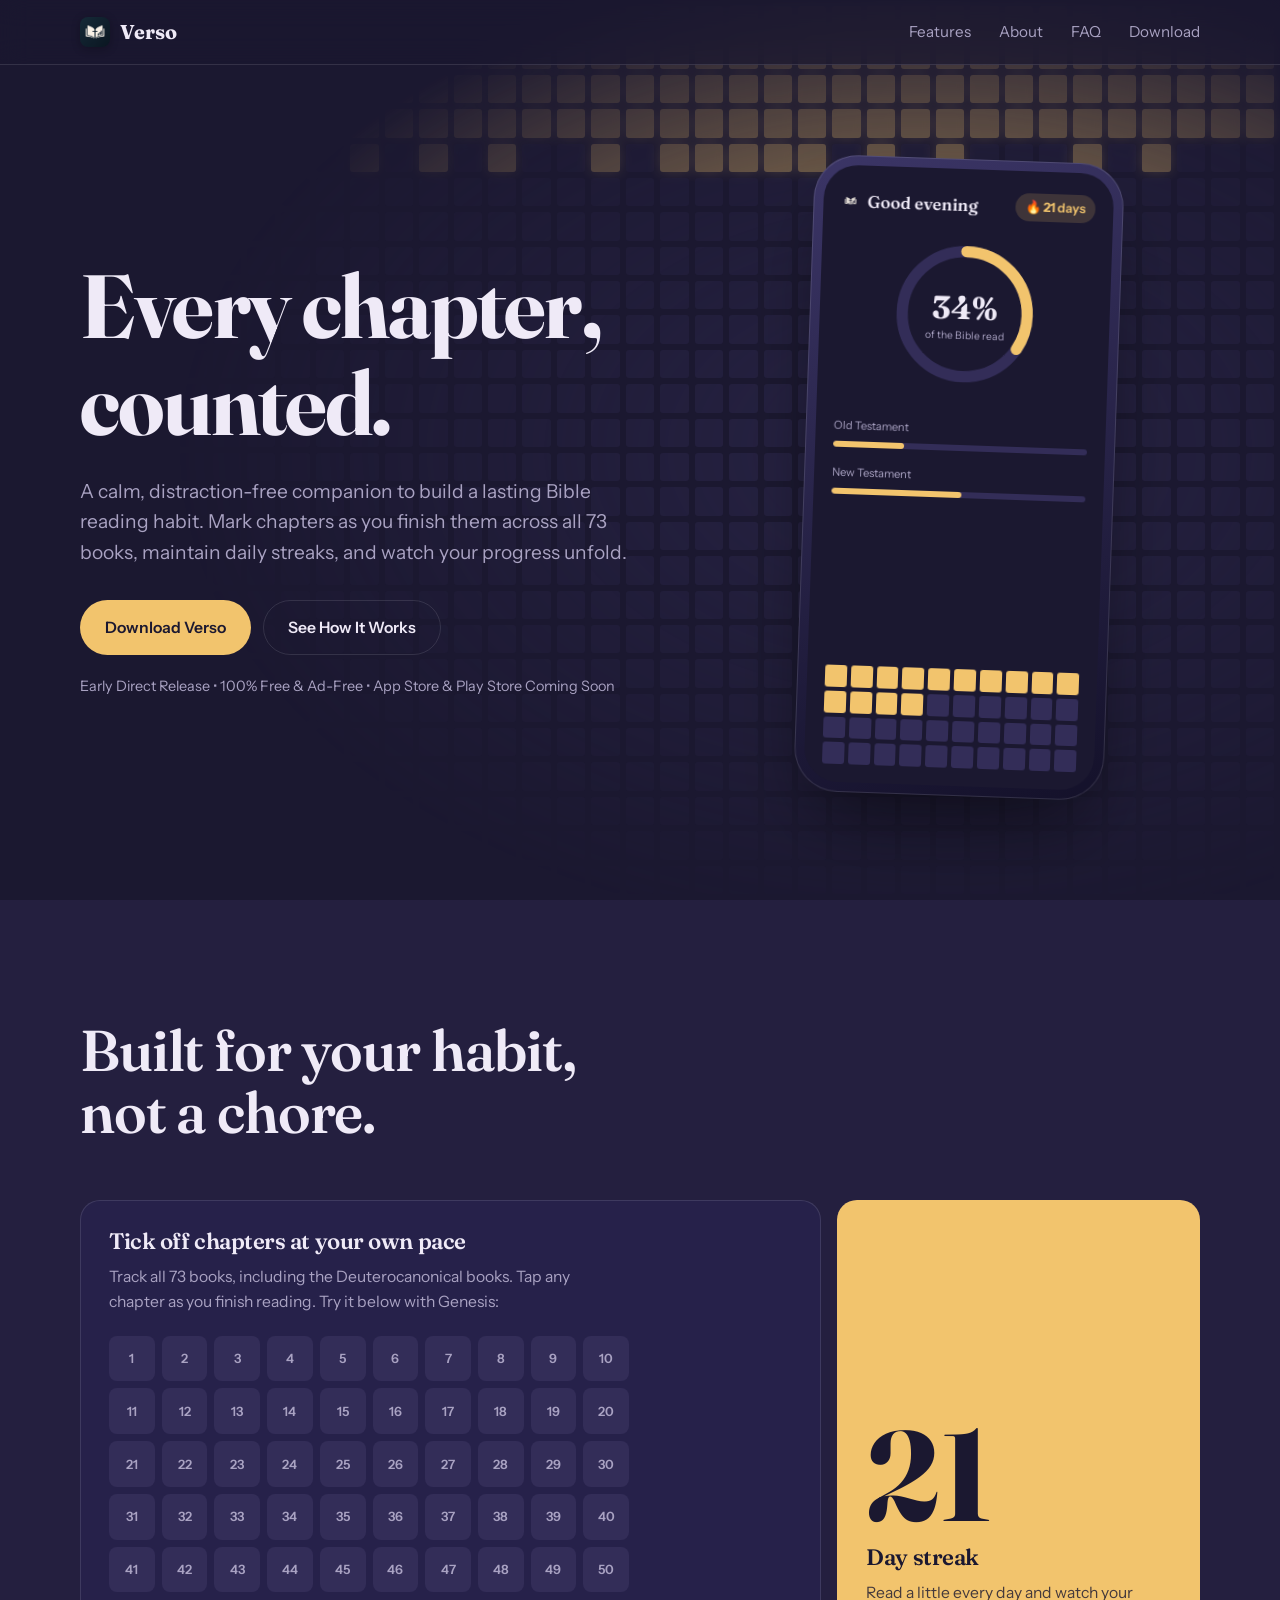
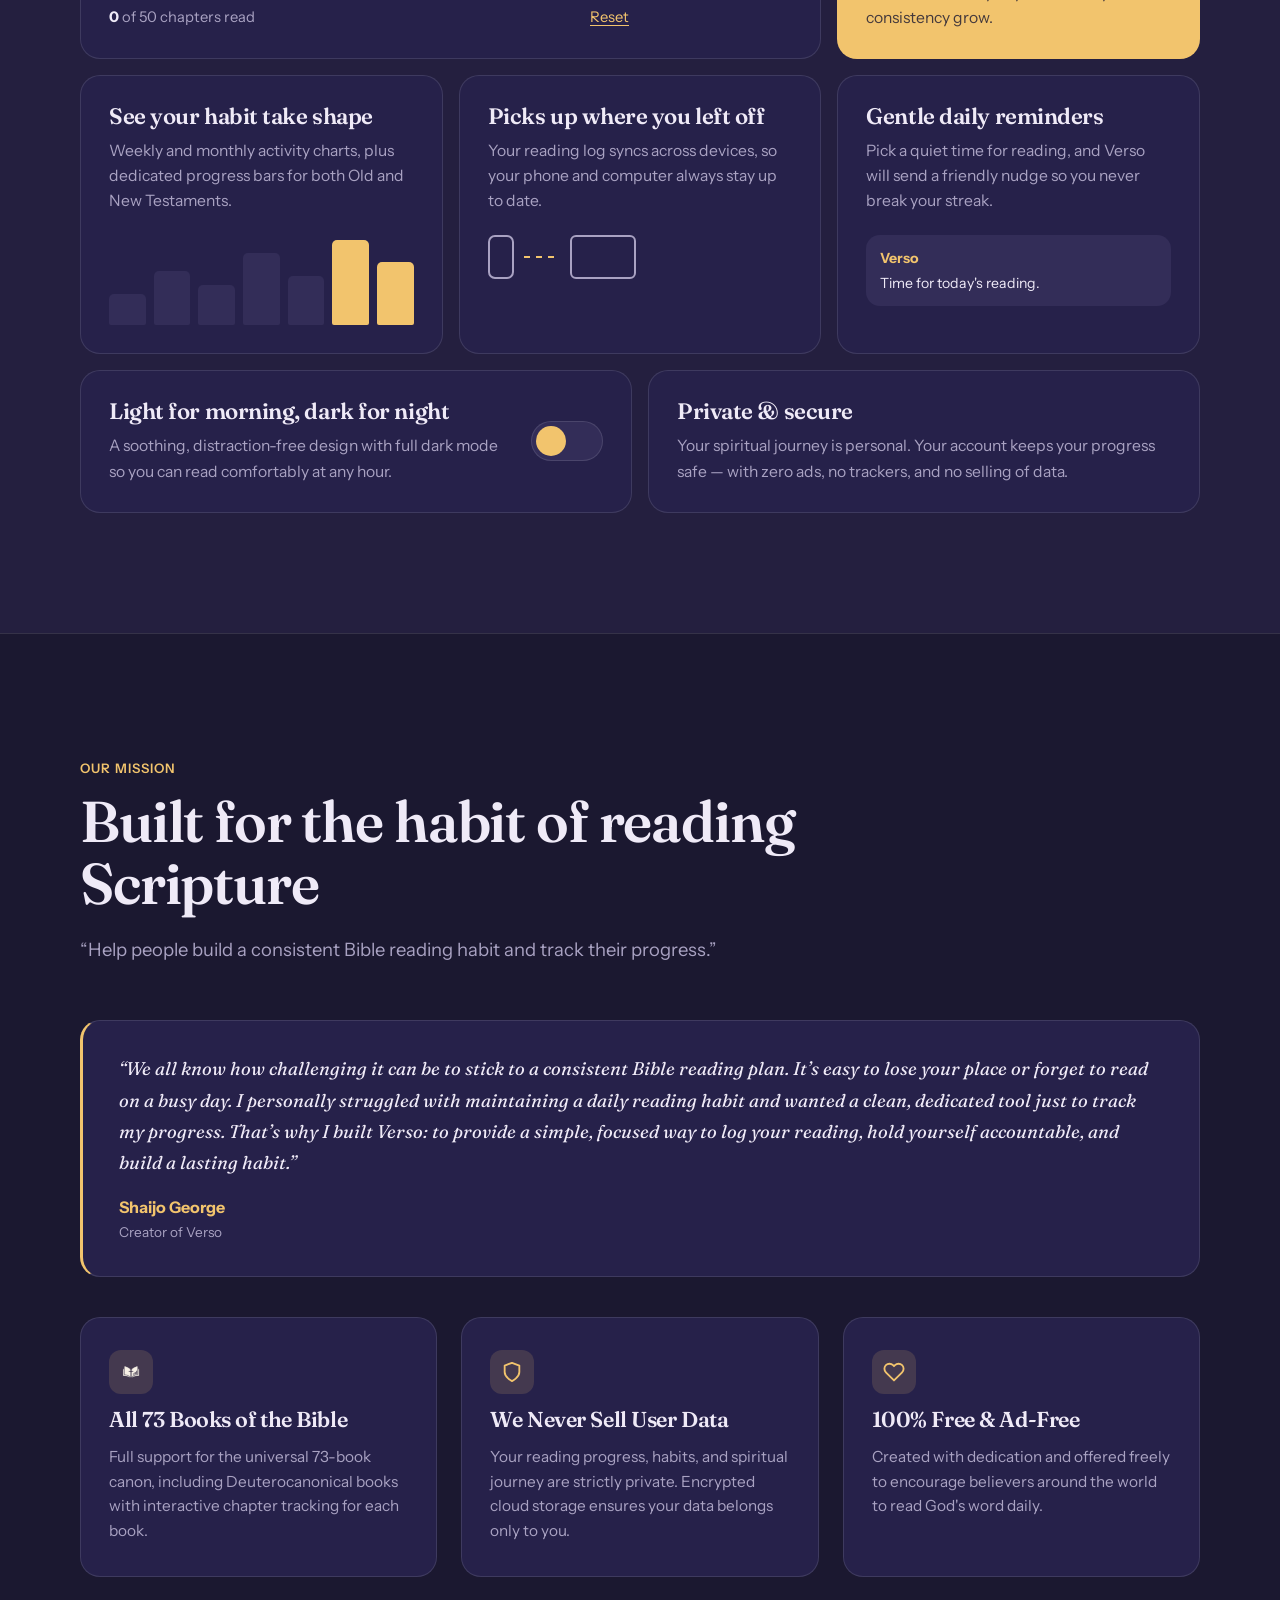
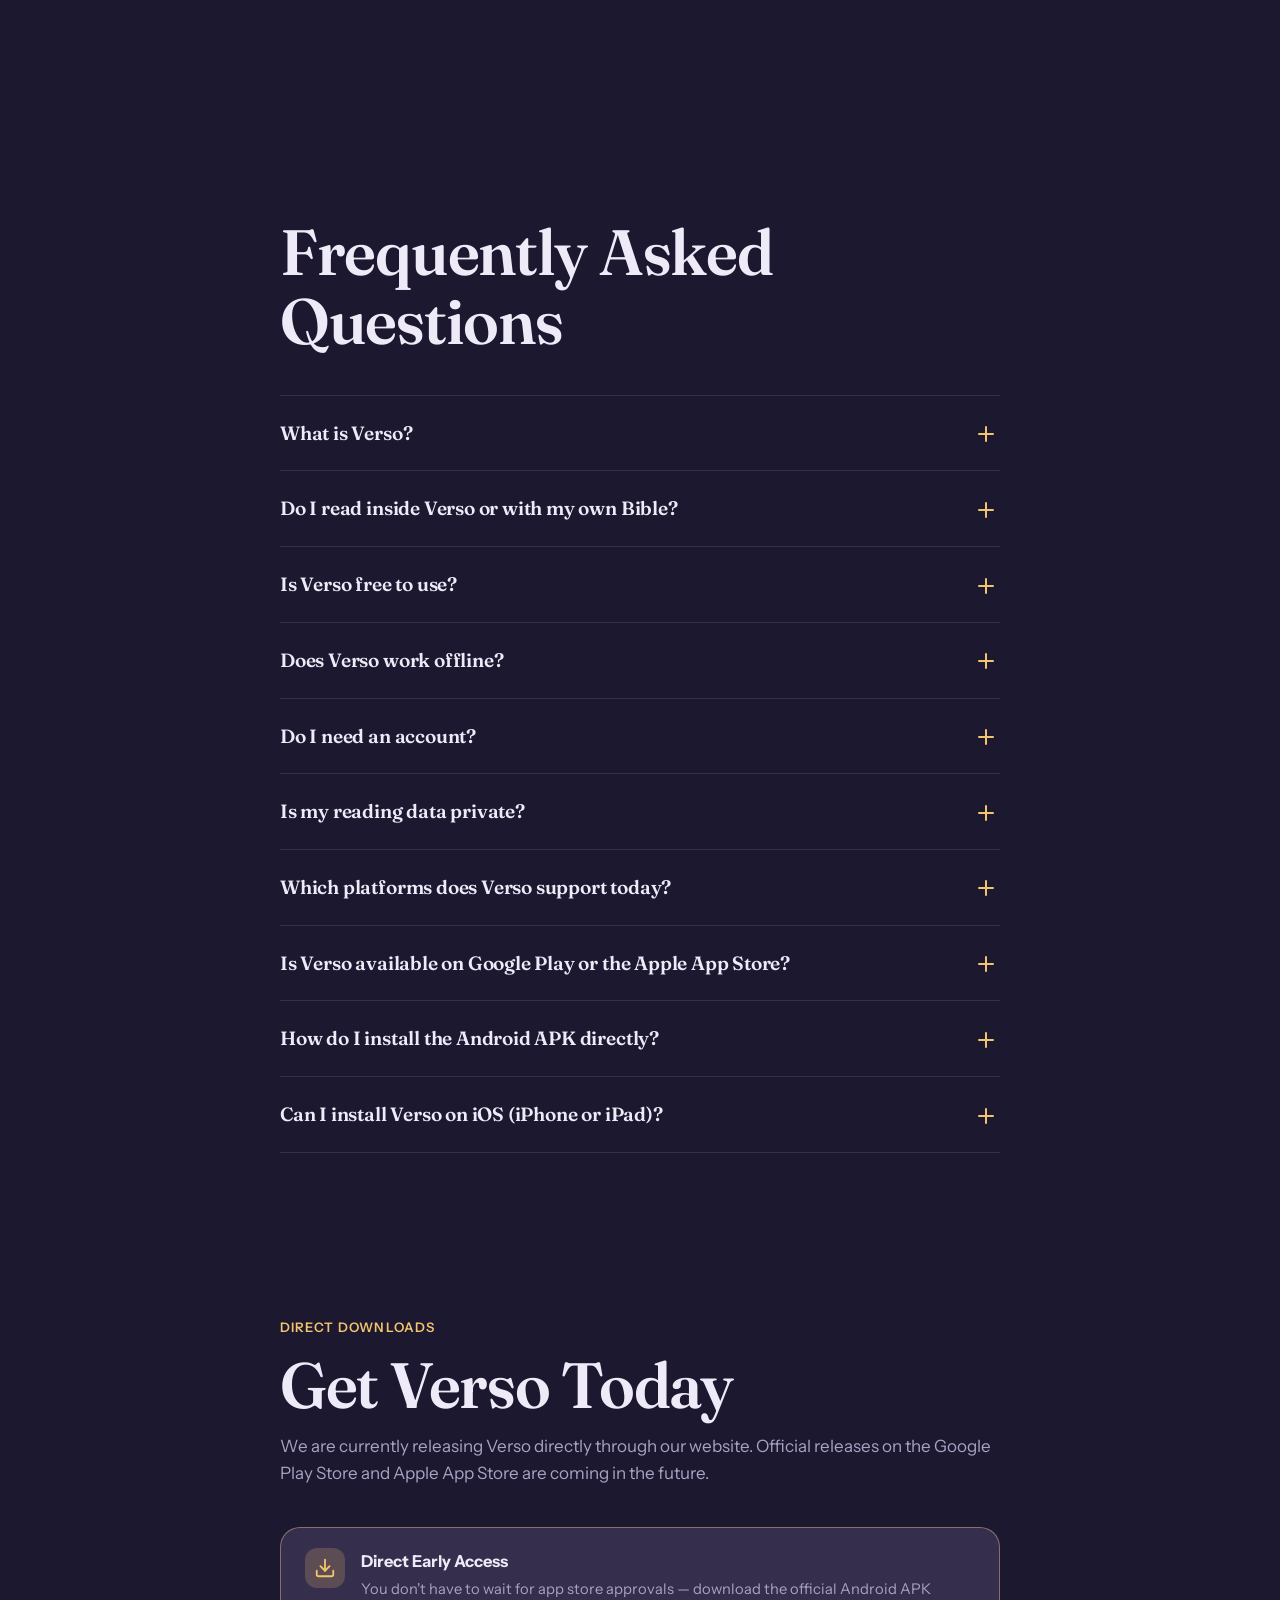
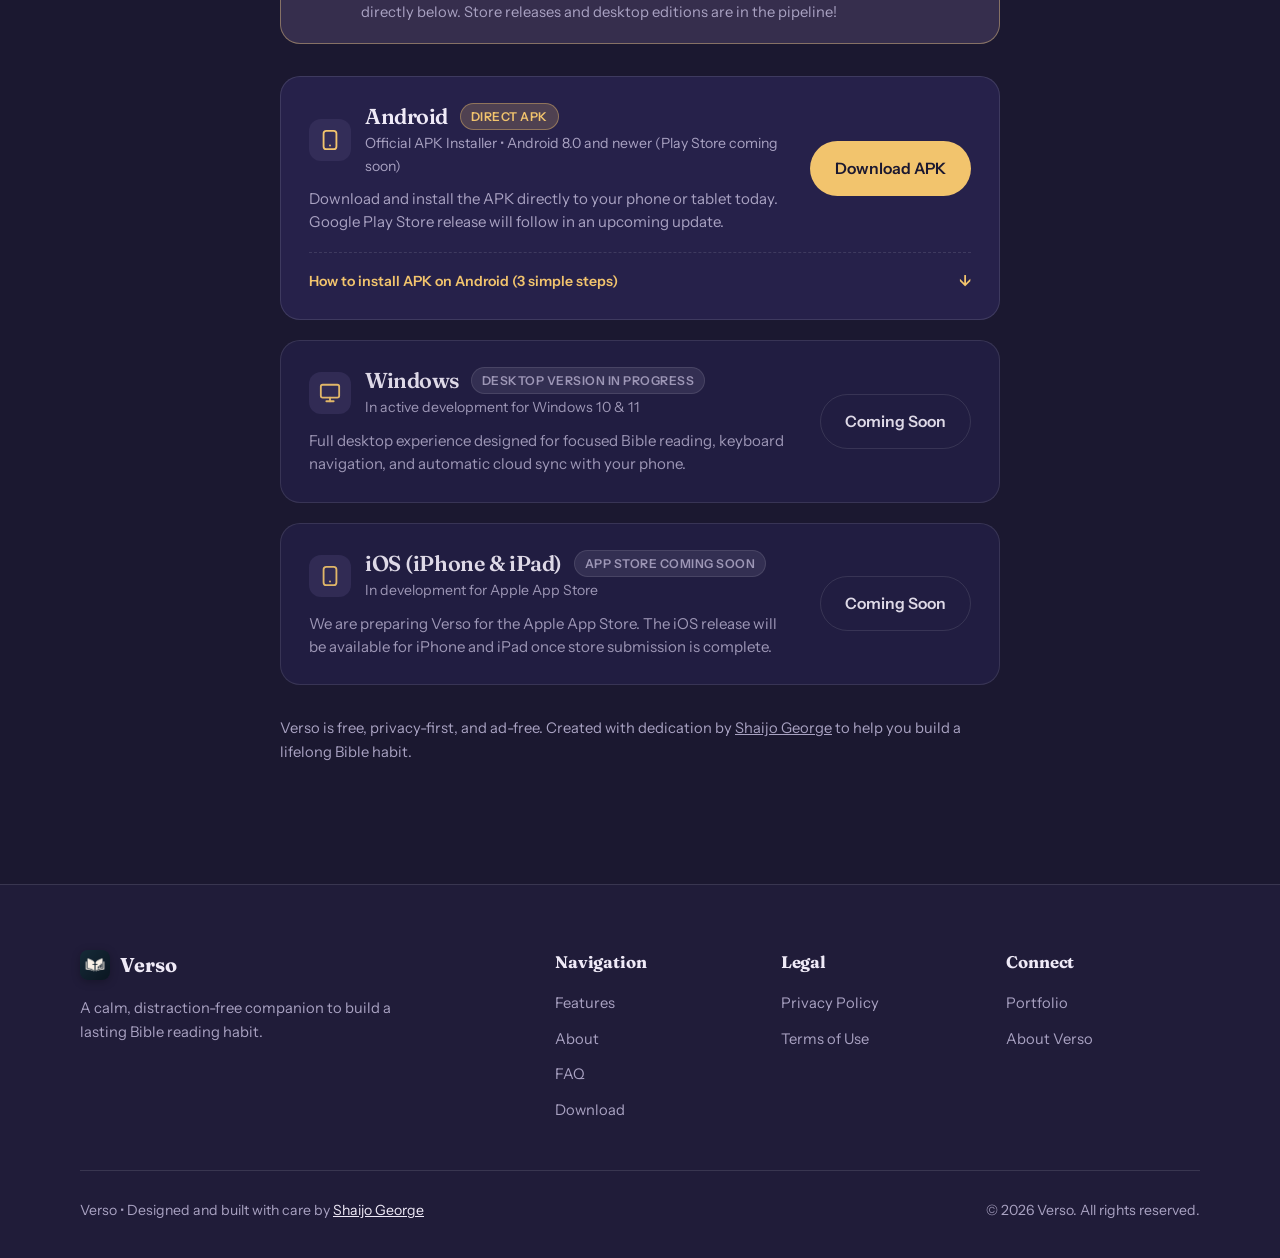
==== commit 0c94d5d7: "release: update android apk and download target to v2.0.1" ====
--- a/index.html
+++ b/index.html
@@ -333,7 +333,7 @@
                 <p class="dl-card-desc">Download and install the APK directly to your phone or tablet today. Google Play Store release will follow in an upcoming update.</p>
               </div>
               <div class="dl-card-action">
-                <a class="btn primary" data-dl="android" href="downloads/app-release.apk" download="verso-v2.0.1.apk">Download APK</a>
+                <a class="btn primary" data-dl="android" href="downloads/verso-v2.0.1.apk" download="verso-v2.0.1.apk">Download APK</a>
               </div>
             </div>
 
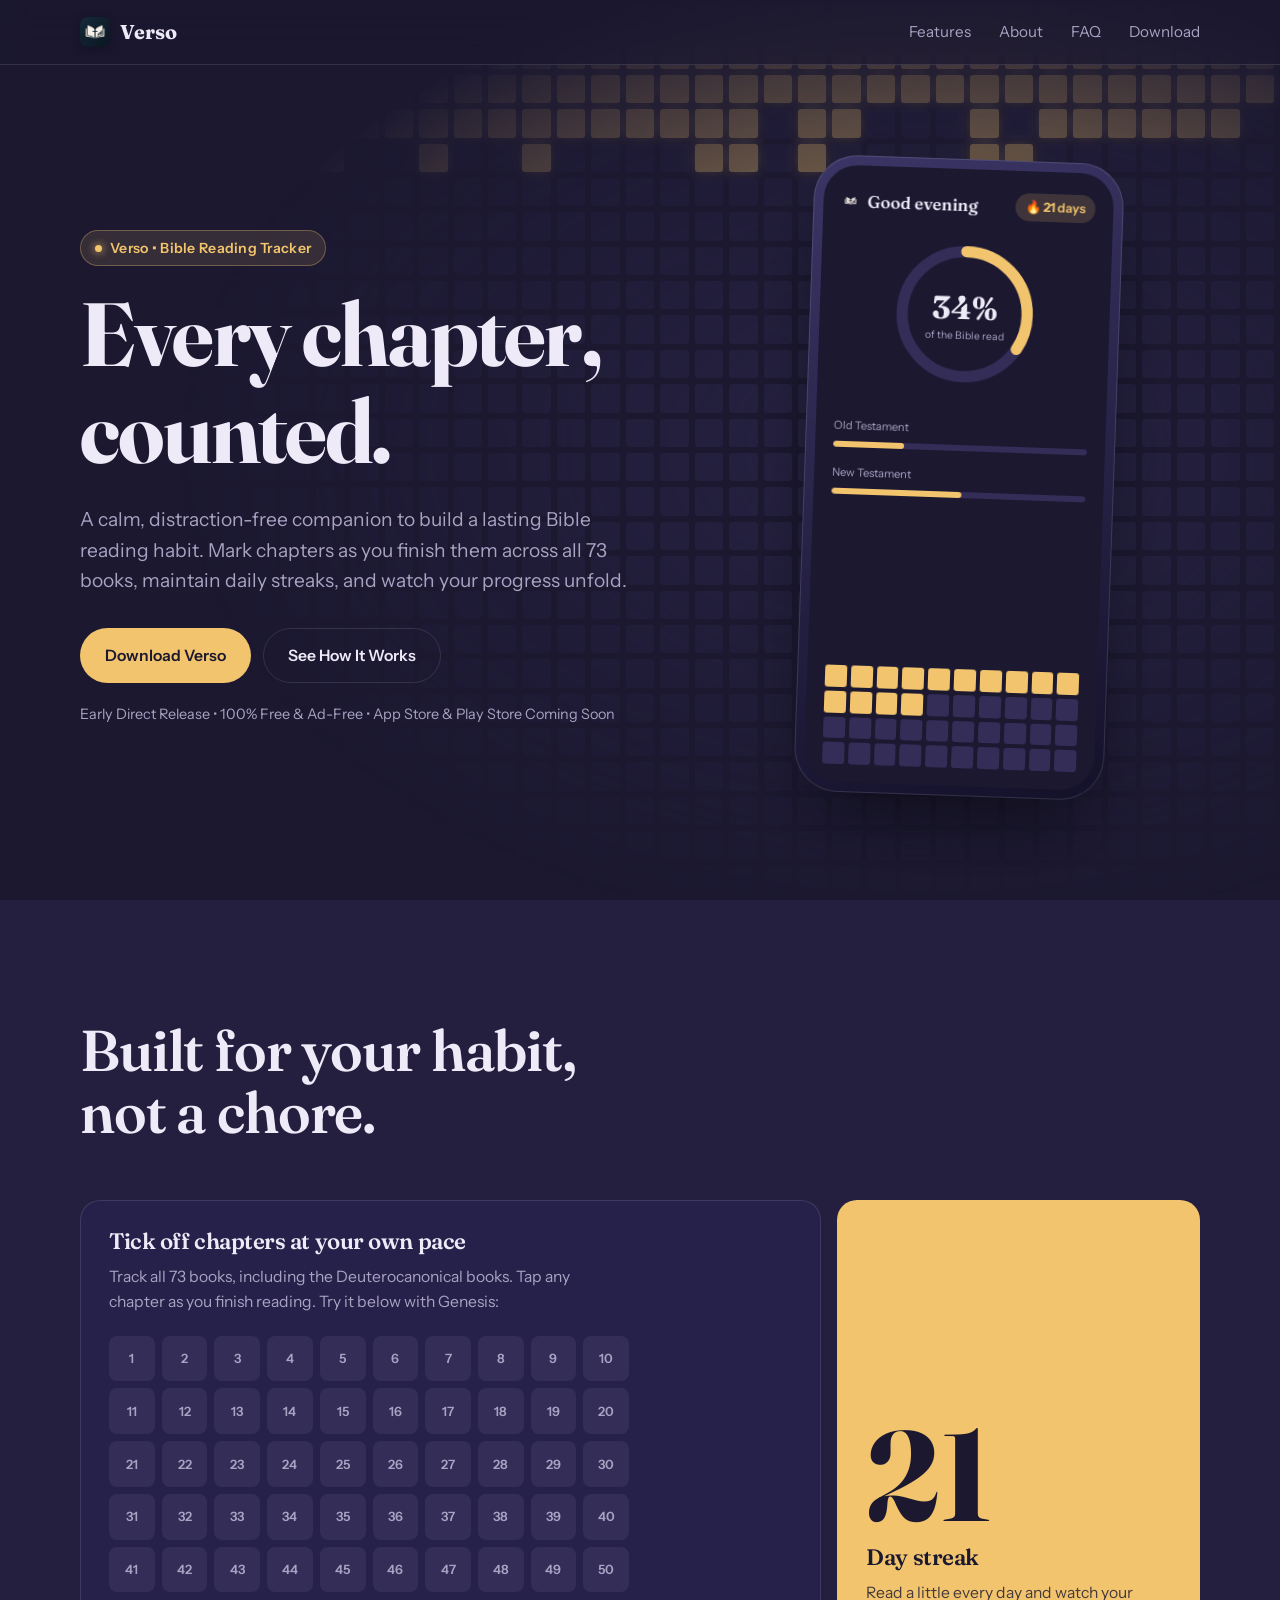
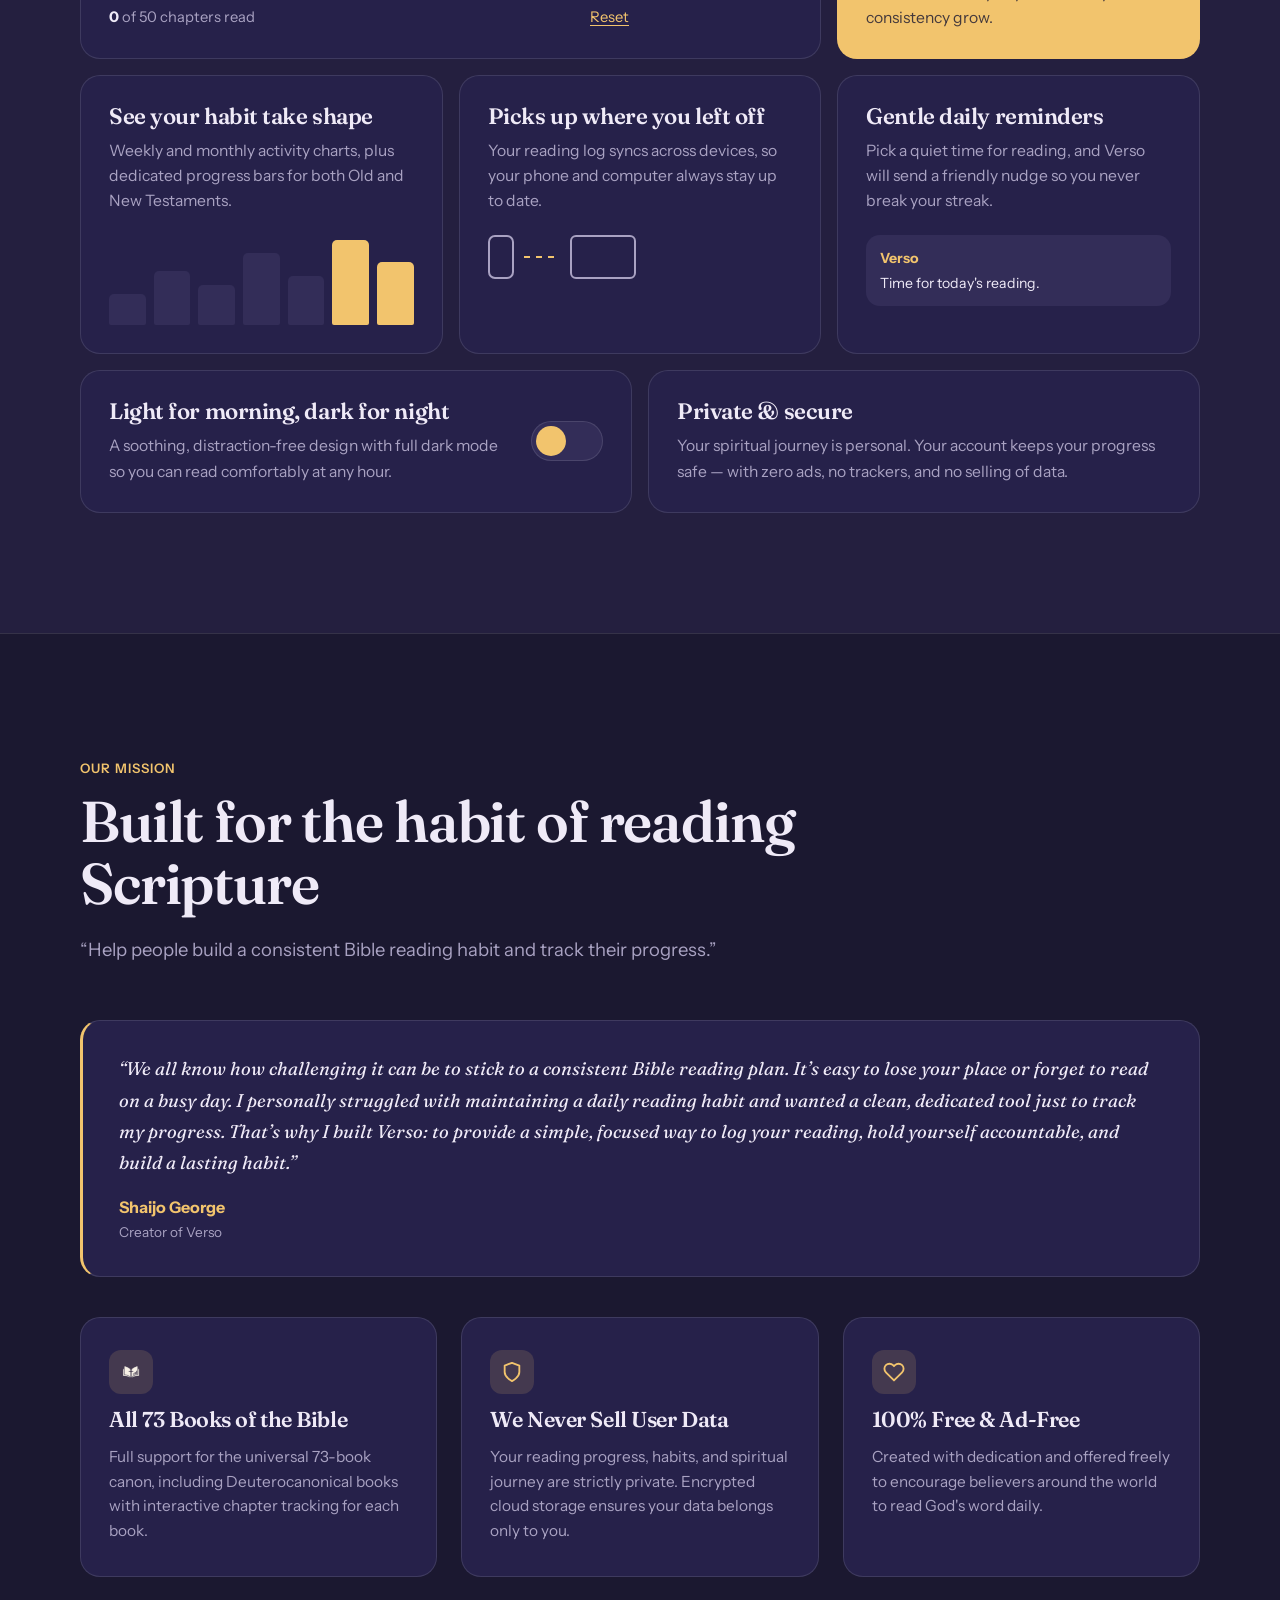
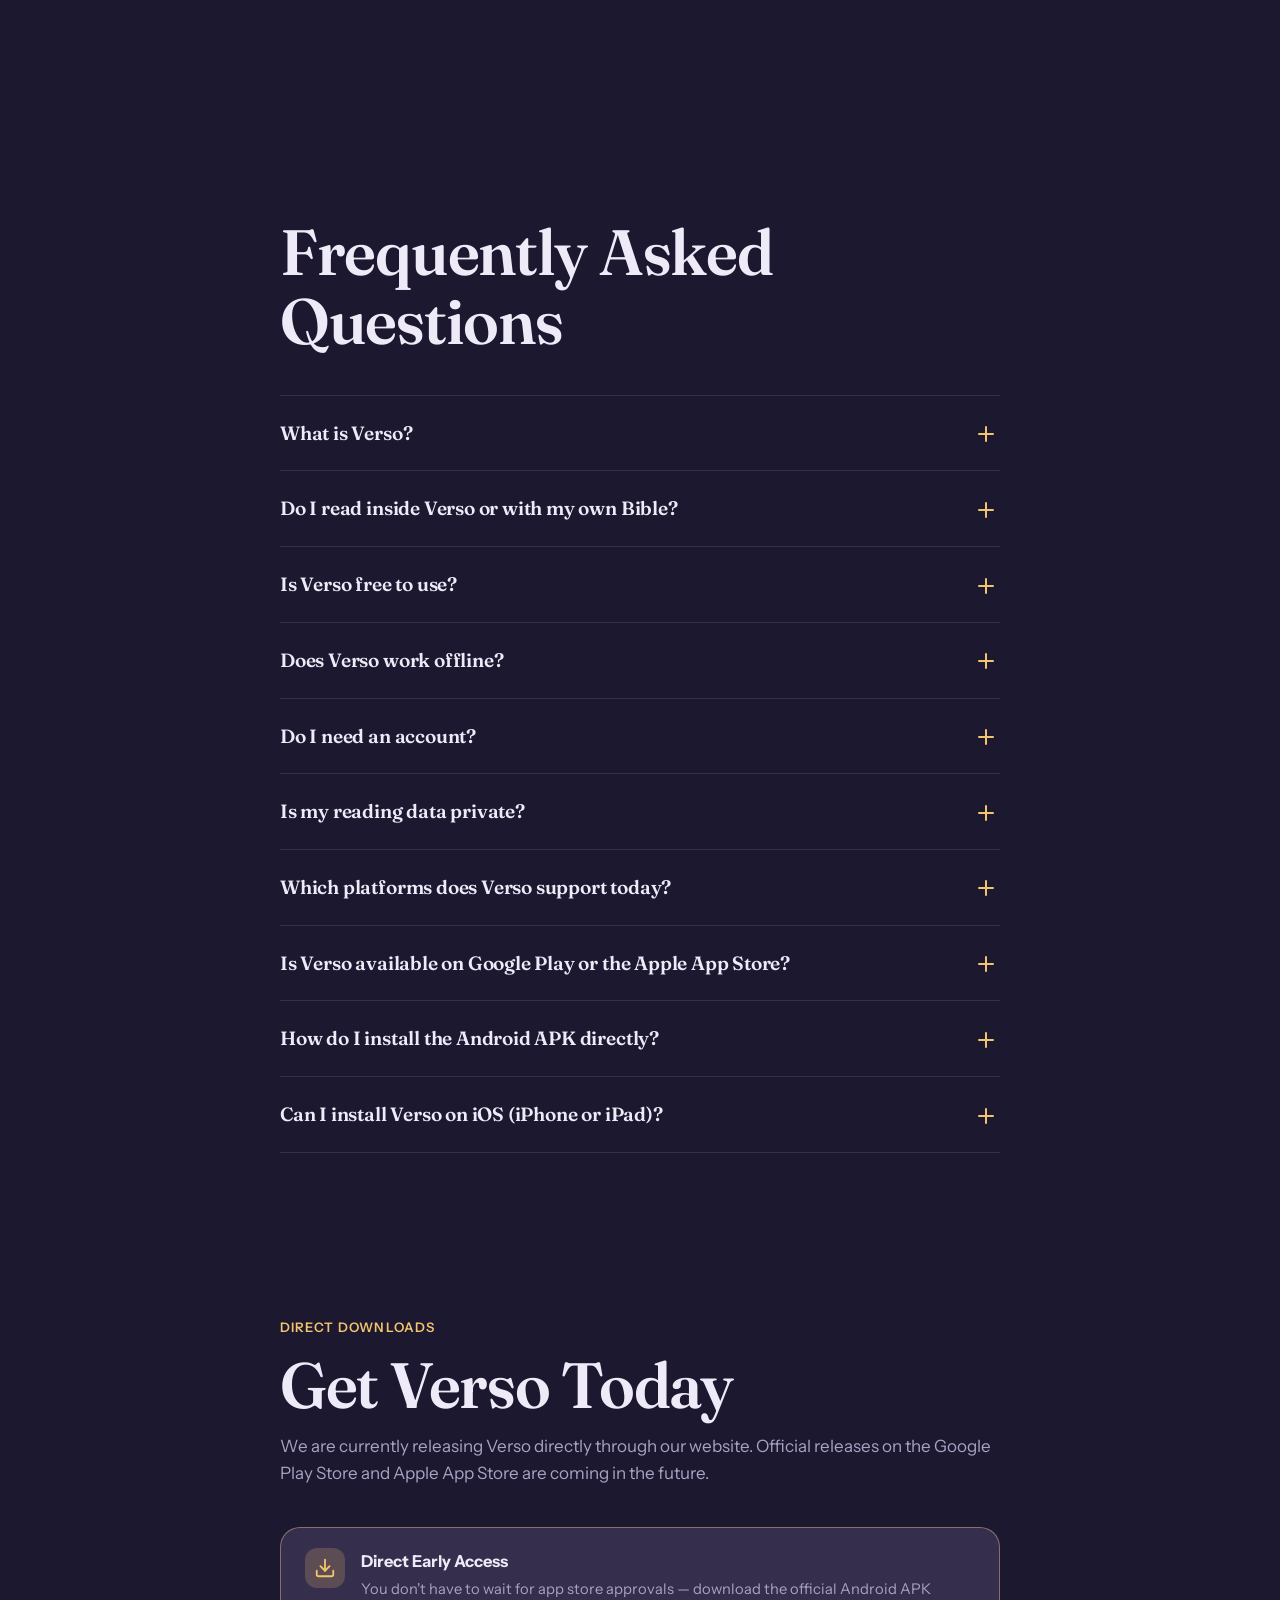
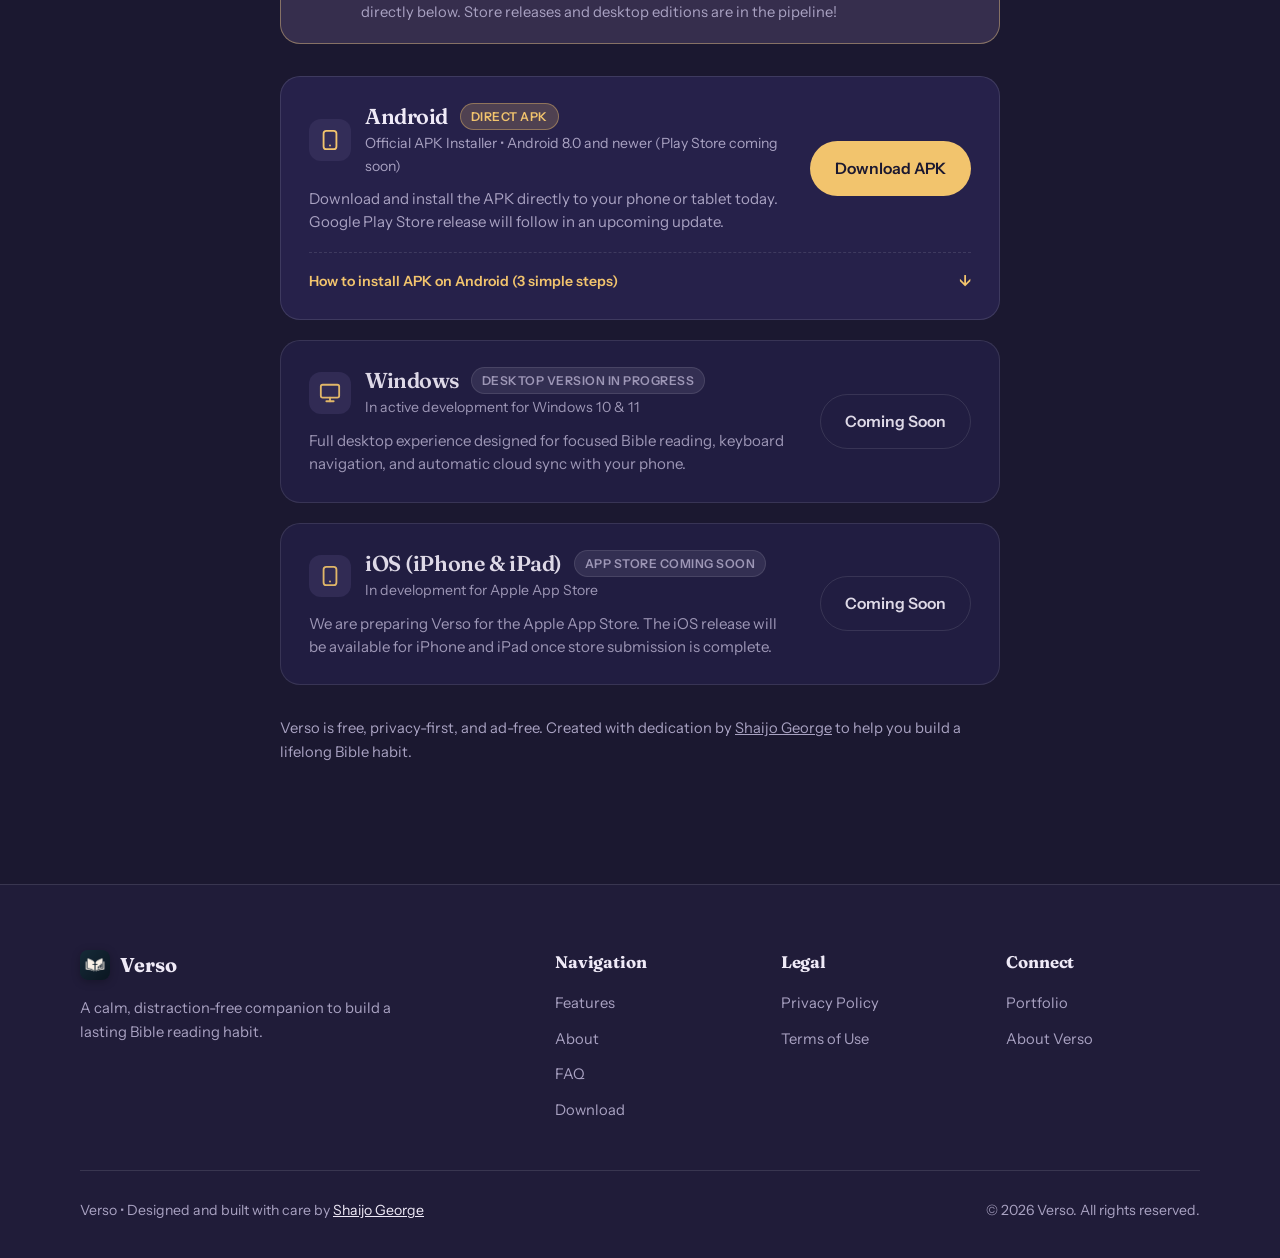
==== commit eff3e3c8: "seo: optimize metadata, valid XML sitemap, robots.txt and structured data for search discovery" ====
--- a/index.html
+++ b/index.html
@@ -3,20 +3,25 @@
 <head>
   <meta charset="utf-8">
   <meta name="viewport" content="width=device-width, initial-scale=1">
-  <title>Verso &mdash; Bible Reading Tracker</title>
-  <meta name="description" content="Build a consistent Bible reading habit with Verso. Track chapters across all 73 books, keep daily streaks, see your progress, and sync across devices.">
-  <meta name="keywords" content="Bible tracker, Bible reading tracker, Catholic Bible tracker, 73 books Bible, Bible streak tracker, Scripture reading progress, Verso Bible app, Christian habit tracker">
+  <title>Verso &mdash; Bible Reading Tracker | Habit &amp; Streak Companion</title>
+  <meta name="description" content="Build a consistent Bible reading habit with Verso Bible Tracker. Track chapters across all 73 books, keep daily streaks, see your progress, and sync across devices. 100% free and ad-free.">
+  <meta name="keywords" content="verso, verso bible, verso tracker, verso bible tracker, bible reading tracker, bible tracker, catholic bible tracker, 73 books bible, bible streak tracker, scripture reading progress, verso bible app, christian habit tracker">
   <meta name="author" content="Shaijo George">
-  <meta name="robots" content="index, follow">
+  <meta name="robots" content="index, follow, max-image-preview:large, max-snippet:-1, max-video-preview:-1">
   <meta name="theme-color" content="#1b1830">
+  <link rel="canonical" href="https://shaijogeorge.github.io/verso-homepage/">
+
+  <!-- Google Search Console Verification (Replace CONTENT when you get your code from GSC) -->
+  <!-- <meta name="google-site-verification" content="PASTE_YOUR_GSC_VERIFICATION_CODE_HERE"> -->
 
   <!-- Open Graph / Facebook -->
   <meta property="og:type" content="website">
-  <meta property="og:site_name" content="Verso">
+  <meta property="og:site_name" content="Verso Bible Tracker">
   <meta property="og:title" content="Verso &mdash; Bible Reading Tracker">
-  <meta property="og:description" content="Track every chapter across all 73 books, keep your daily streak, and build a lasting Bible reading habit.">
+  <meta property="og:description" content="Build a consistent Bible reading habit with Verso Bible Tracker. Track every chapter across all 73 books, keep your daily streak, and watch your progress unfold.">
+  <meta property="og:url" content="https://shaijogeorge.github.io/verso-homepage/">
   <meta property="og:image" content="assets/images/app_icon.png">
-  <meta property="og:image:alt" content="Verso App Icon">
+  <meta property="og:image:alt" content="Verso Bible Tracker Icon">
   <meta property="og:locale" content="en_US">
 
   <!-- Twitter Cards -->
@@ -24,7 +29,7 @@
   <meta name="twitter:title" content="Verso &mdash; Bible Reading Tracker">
   <meta name="twitter:description" content="A calm, distraction-free companion to build a lasting Bible reading habit. Track chapters across all 73 books with daily streaks.">
   <meta name="twitter:image" content="assets/images/app_icon.png">
-  <meta name="twitter:image:alt" content="Verso App Icon">
+  <meta name="twitter:image:alt" content="Verso Bible Tracker Icon">
 
   <!-- Favicons & App Icons -->
   <link rel="icon" type="image/svg+xml" href="assets/images/favicon.svg">
@@ -32,25 +37,78 @@
   <link rel="shortcut icon" type="image/png" href="assets/images/favicon.png">
   <link rel="apple-touch-icon" href="assets/images/app_icon.png">
 
-  <!-- Structured Data (JSON-LD): SoftwareApplication -->
+  <!-- Structured Data (JSON-LD): WebSite, SoftwareApplication & FAQPage for Rich Search Snippets -->
   <script type="application/ld+json">
   {
     "@context": "https://schema.org",
-    "@type": "SoftwareApplication",
-    "name": "Verso",
-    "operatingSystem": "Android",
-    "applicationCategory": "LifestyleApplication",
-    "offers": {
-      "@type": "Offer",
-      "price": "0",
-      "priceCurrency": "USD"
-    },
-    "description": "A calm, distraction-free companion to build a lasting Bible reading habit. Mark chapters as you finish them across all 73 books, maintain daily streaks, and watch your progress unfold.",
-    "author": {
-      "@type": "Person",
-      "name": "Shaijo George",
-      "url": "https://shaijogeorge.vercel.app/"
-    }
+    "@graph": [
+      {
+        "@type": "WebSite",
+        "@id": "https://shaijogeorge.github.io/verso-homepage/#website",
+        "url": "https://shaijogeorge.github.io/verso-homepage/",
+        "name": "Verso Bible Tracker",
+        "alternateName": ["Verso", "Verso Tracker", "Verso Bible", "Bible Reading Tracker"],
+        "description": "Verso is a calm, distraction-free Bible reading tracker for tracking chapters across all 73 books with daily streaks and progress analytics."
+      },
+      {
+        "@type": "SoftwareApplication",
+        "@id": "https://shaijogeorge.github.io/verso-homepage/#app",
+        "name": "Verso — Bible Reading Tracker",
+        "alternateName": ["Verso", "Verso Tracker", "Verso Bible"],
+        "operatingSystem": "Android",
+        "applicationCategory": "LifestyleApplication",
+        "downloadUrl": "https://shaijogeorge.github.io/verso-homepage/downloads/verso-v2.0.1.apk",
+        "offers": {
+          "@type": "Offer",
+          "price": "0",
+          "priceCurrency": "USD"
+        },
+        "description": "A calm, distraction-free companion to build a lasting Bible reading habit. Mark chapters as you finish them across all 73 books, maintain daily streaks, and watch your progress unfold.",
+        "author": {
+          "@type": "Person",
+          "name": "Shaijo George",
+          "url": "https://shaijogeorge.vercel.app/"
+        }
+      },
+      {
+        "@type": "FAQPage",
+        "@id": "https://shaijogeorge.github.io/verso-homepage/#faq",
+        "mainEntity": [
+          {
+            "@type": "Question",
+            "name": "What is Verso?",
+            "acceptedAnswer": {
+              "@type": "Answer",
+              "text": "Verso is a simple, dedicated Bible reading companion and habit tracker designed to help you build and maintain a consistent daily reading habit. You mark chapters as you read, keep daily streaks alive, and view your progress with clear visual charts."
+            }
+          },
+          {
+            "@type": "Question",
+            "name": "Do I read inside Verso or with my own Bible?",
+            "acceptedAnswer": {
+              "@type": "Answer",
+              "text": "You read from your favorite physical Bible, study Bible, or audio app. Verso serves as your dedicated habit tracker — simply check off the chapters as you complete them."
+            }
+          },
+          {
+            "@type": "Question",
+            "name": "Is Verso free to use?",
+            "acceptedAnswer": {
+              "@type": "Answer",
+              "text": "Yes, Verso is completely free with no subscription fees, no locked features, and zero advertisements."
+            }
+          },
+          {
+            "@type": "Question",
+            "name": "Which platforms does Verso support today?",
+            "acceptedAnswer": {
+              "@type": "Answer",
+              "text": "Verso is available today via direct download for Android (APK). Standalone Desktop (Windows) and mobile (iOS) editions are in active development."
+            }
+          }
+        ]
+      }
+    ]
   }
   </script>
   <link rel="preconnect" href="https://fonts.googleapis.com">
@@ -78,6 +136,7 @@
       <div class="field" id="field" aria-hidden="true"></div>
       <div class="hero-inner">
         <div class="hero-copy">
+          <div class="hero-badge"><span class="badge-dot"></span> Verso &bull; Bible Reading Tracker</div>
           <h1>Every chapter,<br>counted.</h1>
           <p class="lede">A calm, distraction-free companion to build a lasting Bible reading habit. Mark chapters as you finish them across all 73 books, maintain daily streaks, and watch your progress unfold.</p>
           <div class="cta-row">
--- a/assets/css/styles.css
+++ b/assets/css/styles.css
@@ -91,16 +91,29 @@
   width: min(1120px, 100% - 48px); margin-inline: auto;
   display: grid; grid-template-columns: 1.1fr 0.9fr; gap: 48px; align-items: center;
 }
+.hero-badge {
+  display: inline-flex; align-items: center; gap: 8px;
+  padding: 6px 14px; border-radius: 999px;
+  background: rgba(242, 196, 109, 0.12);
+  border: 1px solid rgba(242, 196, 109, 0.32);
+  color: var(--gold); font-size: 0.88rem; font-weight: 600; letter-spacing: 0.02em;
+  margin-bottom: 20px; width: fit-content;
+}
+.hero-badge .badge-dot {
+  width: 7px; height: 7px; border-radius: 50%;
+  background: var(--gold); box-shadow: 0 0 8px var(--gold);
+}
 .hero h1 { font-size: clamp(3rem, 7.2vw, 5.6rem); font-weight: 700; margin-bottom: 24px; }
 .lede { max-width: 30em; font-size: 1.2rem; color: var(--muted); margin-bottom: 32px; }
 .cta-row { display: flex; flex-wrap: wrap; gap: 12px; margin-bottom: 20px; }
 .fine { font-size: 0.9rem; color: var(--muted); }
 
 .hero-copy > * { opacity: 0; transform: translateY(16px); animation: rise 0.8s cubic-bezier(.2,.7,.2,1) forwards; }
-.hero-copy > *:nth-child(1) { animation-delay: 0.1s; }
-.hero-copy > *:nth-child(2) { animation-delay: 0.25s; }
-.hero-copy > *:nth-child(3) { animation-delay: 0.4s; }
-.hero-copy > *:nth-child(4) { animation-delay: 0.5s; }
+.hero-copy > *:nth-child(1) { animation-delay: 0.05s; }
+.hero-copy > *:nth-child(2) { animation-delay: 0.18s; }
+.hero-copy > *:nth-child(3) { animation-delay: 0.3s; }
+.hero-copy > *:nth-child(4) { animation-delay: 0.42s; }
+.hero-copy > *:nth-child(5) { animation-delay: 0.54s; }
 @keyframes rise { to { opacity: 1; transform: none; } }
 
 /* PHONE */
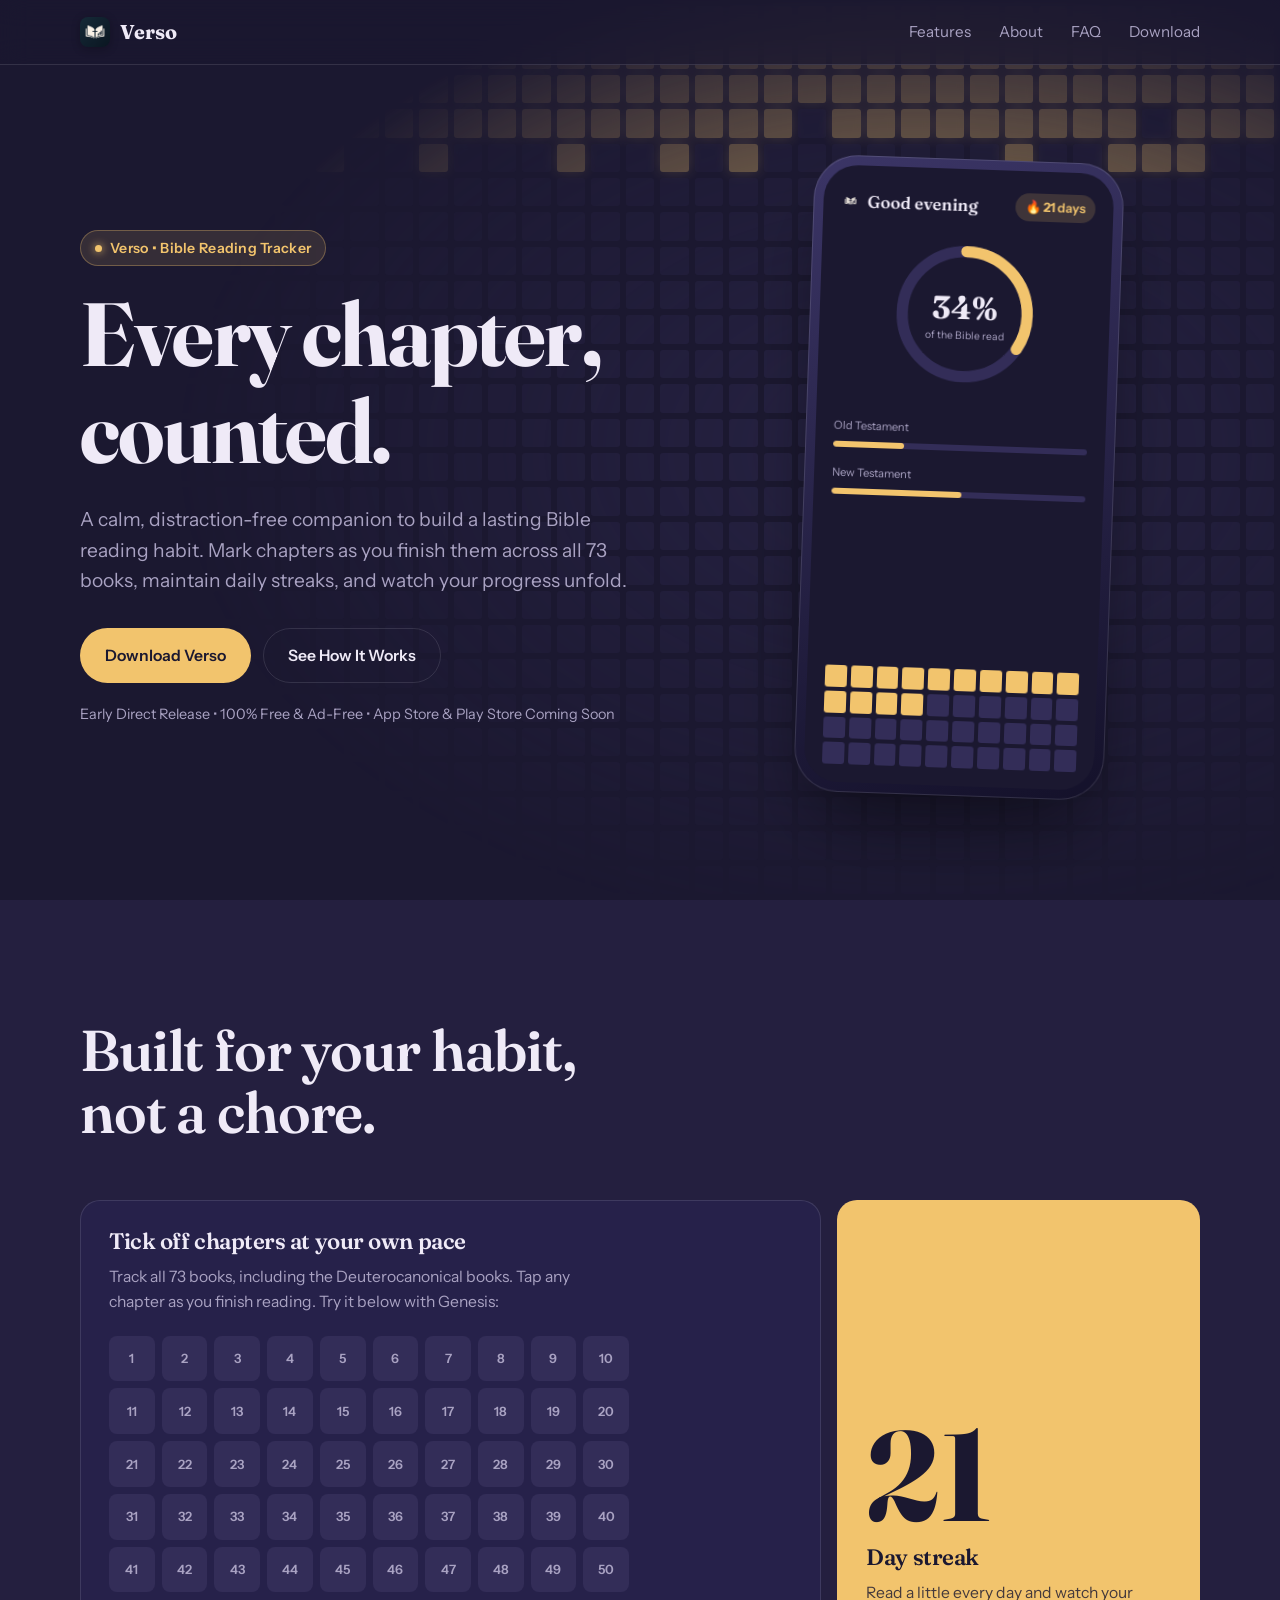
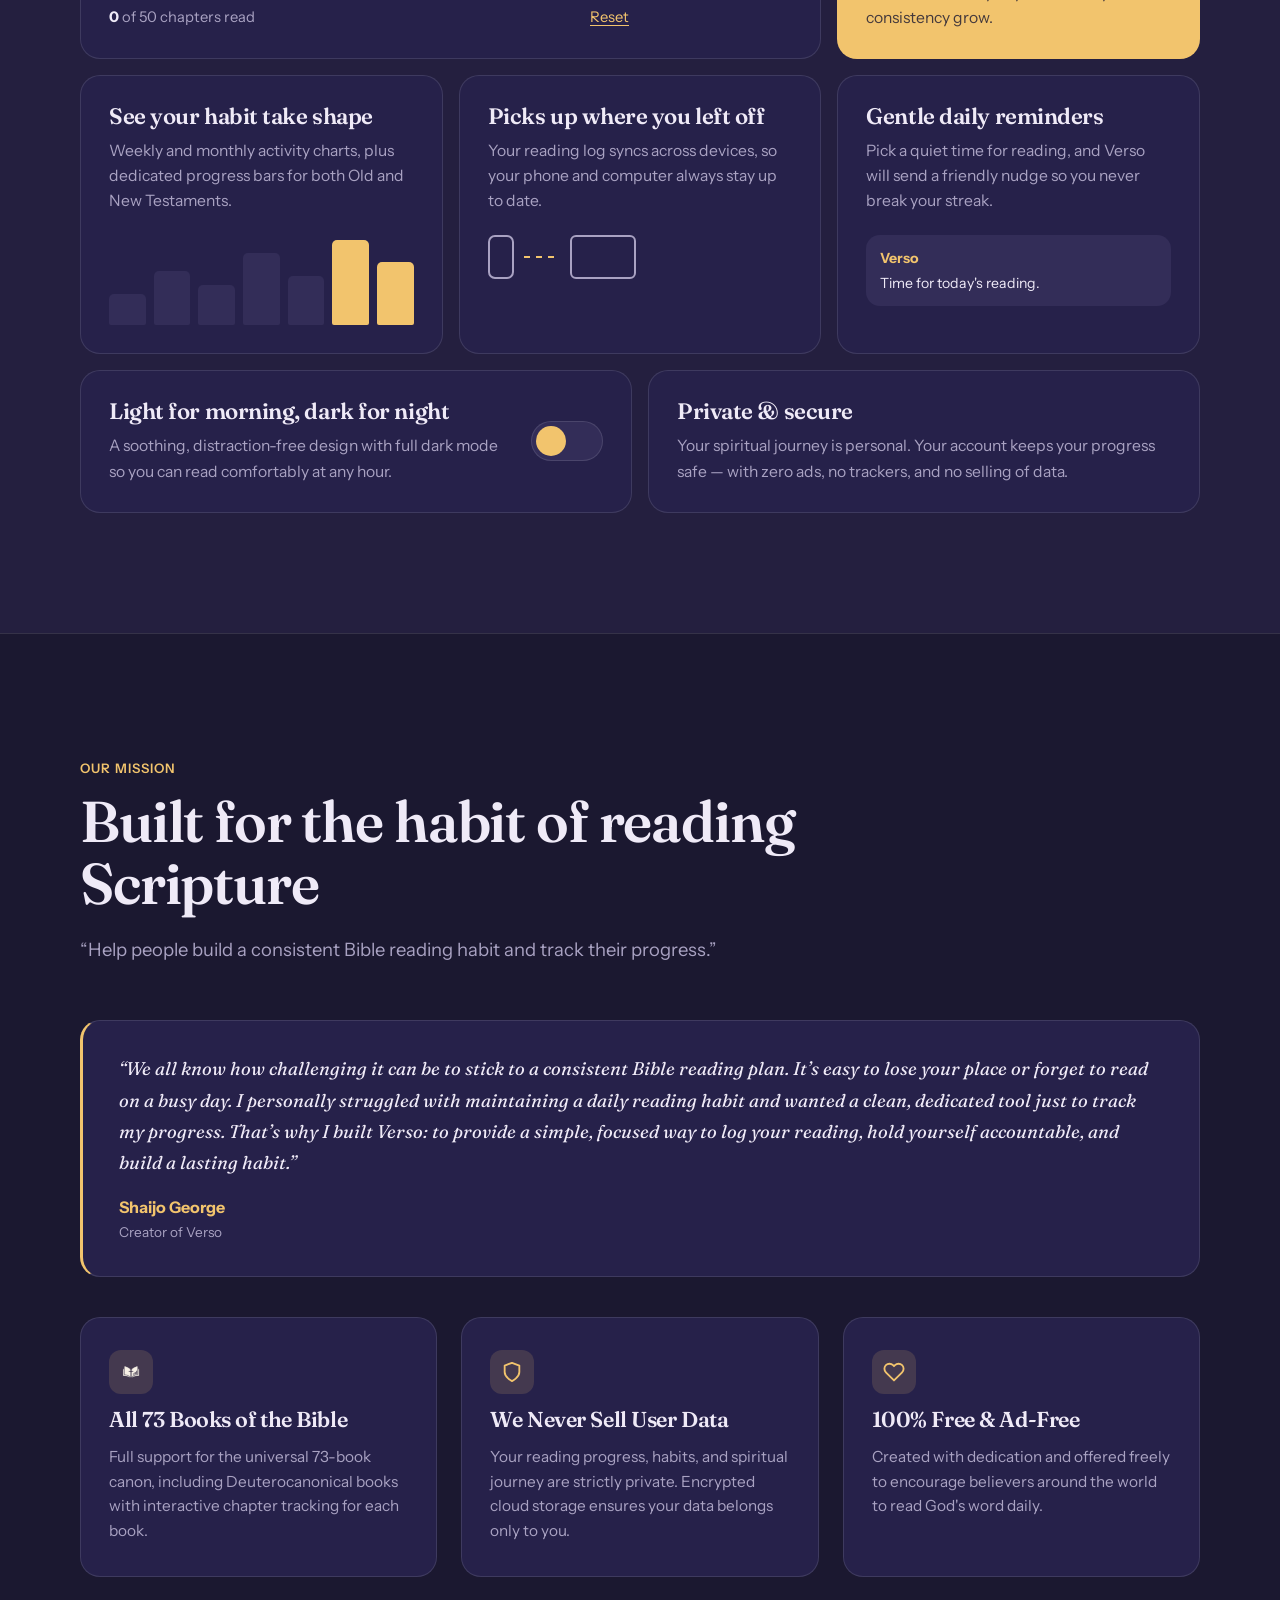
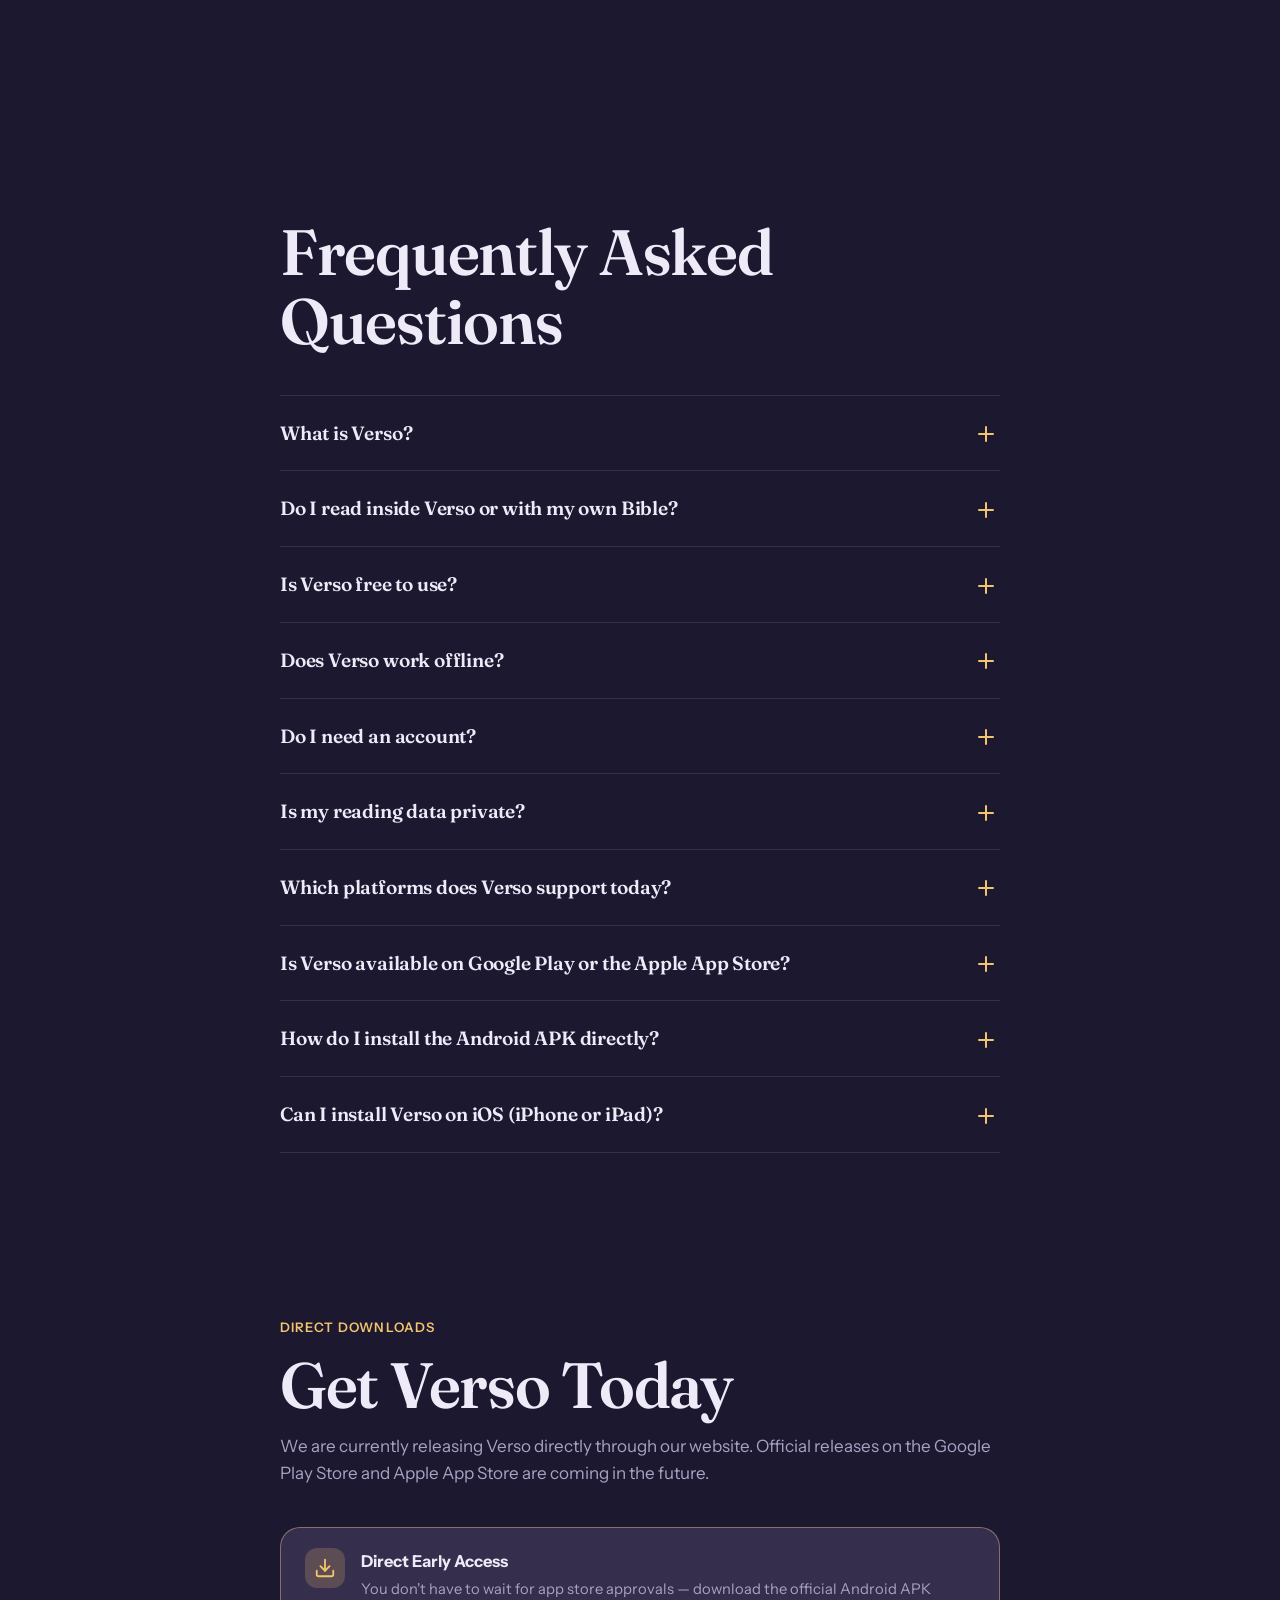
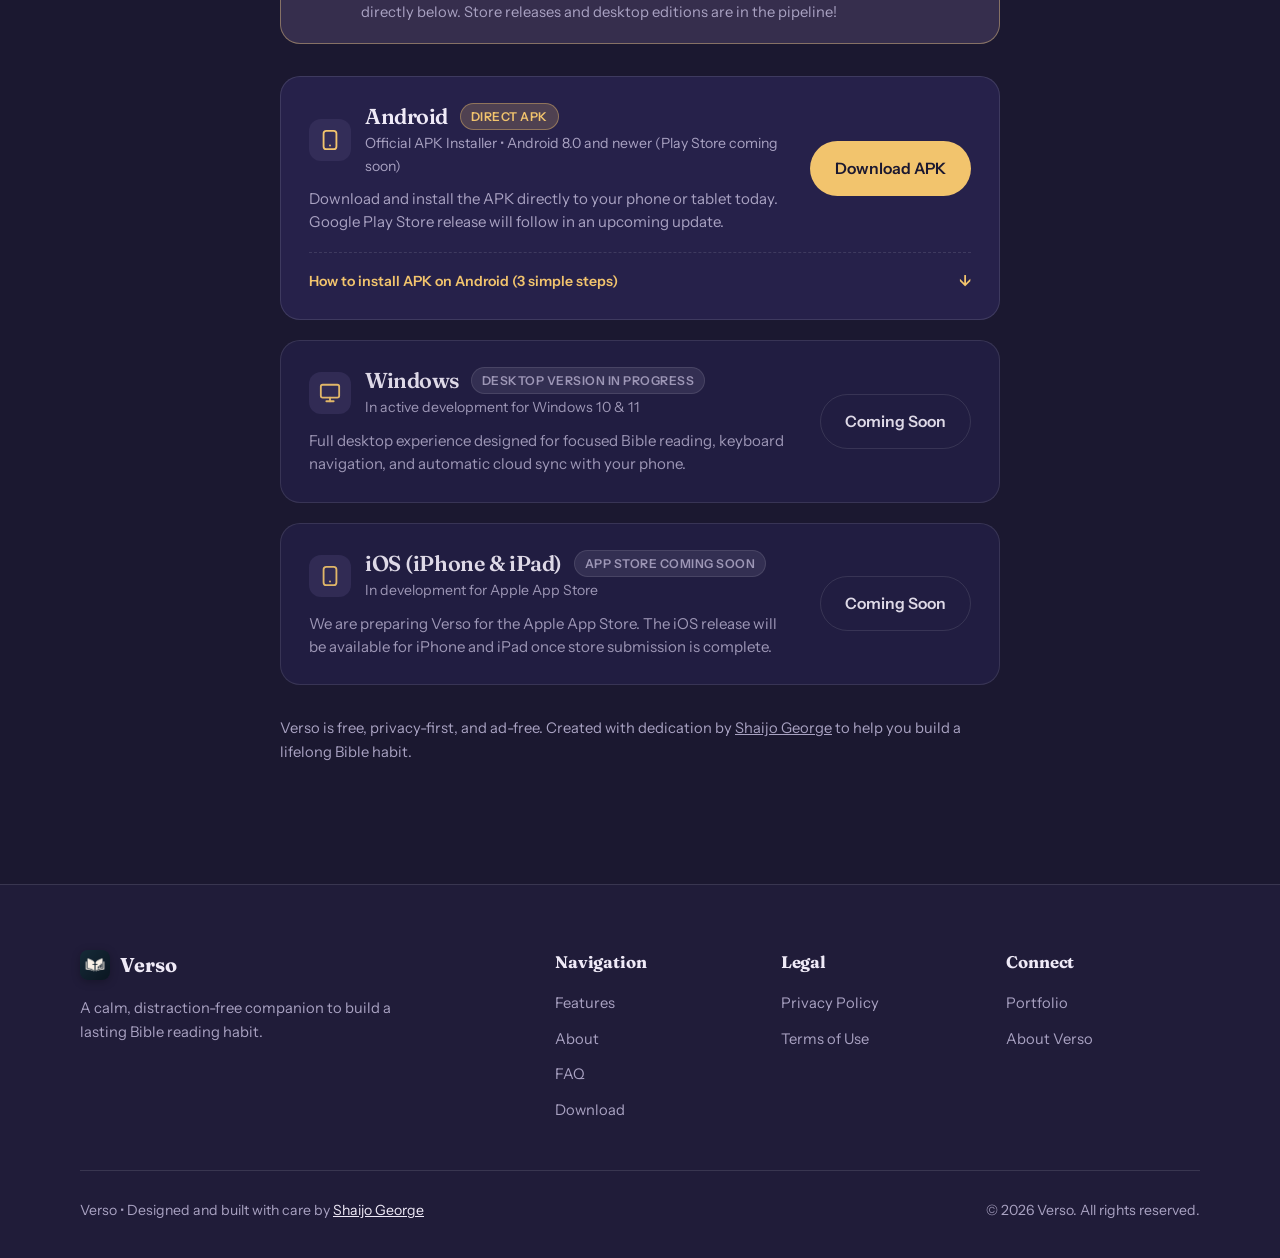
==== commit ce936e4b: "seo: configure production domain versobibletracker.netlify.app in sitemap, robots, schema and metada" ====
--- a/index.html
+++ b/index.html
@@ -9,7 +9,7 @@
   <meta name="author" content="Shaijo George">
   <meta name="robots" content="index, follow, max-image-preview:large, max-snippet:-1, max-video-preview:-1">
   <meta name="theme-color" content="#1b1830">
-  <link rel="canonical" href="https://shaijogeorge.github.io/verso-homepage/">
+  <link rel="canonical" href="https://versobibletracker.netlify.app/">
 
   <!-- Google Search Console Verification (Replace CONTENT when you get your code from GSC) -->
   <!-- <meta name="google-site-verification" content="PASTE_YOUR_GSC_VERIFICATION_CODE_HERE"> -->
@@ -19,8 +19,8 @@
   <meta property="og:site_name" content="Verso Bible Tracker">
   <meta property="og:title" content="Verso &mdash; Bible Reading Tracker">
   <meta property="og:description" content="Build a consistent Bible reading habit with Verso Bible Tracker. Track every chapter across all 73 books, keep your daily streak, and watch your progress unfold.">
-  <meta property="og:url" content="https://shaijogeorge.github.io/verso-homepage/">
-  <meta property="og:image" content="assets/images/app_icon.png">
+  <meta property="og:url" content="https://versobibletracker.netlify.app/">
+  <meta property="og:image" content="https://versobibletracker.netlify.app/assets/images/app_icon.png">
   <meta property="og:image:alt" content="Verso Bible Tracker Icon">
   <meta property="og:locale" content="en_US">
 
@@ -28,7 +28,7 @@
   <meta name="twitter:card" content="summary_large_image">
   <meta name="twitter:title" content="Verso &mdash; Bible Reading Tracker">
   <meta name="twitter:description" content="A calm, distraction-free companion to build a lasting Bible reading habit. Track chapters across all 73 books with daily streaks.">
-  <meta name="twitter:image" content="assets/images/app_icon.png">
+  <meta name="twitter:image" content="https://versobibletracker.netlify.app/assets/images/app_icon.png">
   <meta name="twitter:image:alt" content="Verso Bible Tracker Icon">
 
   <!-- Favicons & App Icons -->
@@ -44,20 +44,20 @@
     "@graph": [
       {
         "@type": "WebSite",
-        "@id": "https://shaijogeorge.github.io/verso-homepage/#website",
-        "url": "https://shaijogeorge.github.io/verso-homepage/",
+        "@id": "https://versobibletracker.netlify.app/#website",
+        "url": "https://versobibletracker.netlify.app/",
         "name": "Verso Bible Tracker",
         "alternateName": ["Verso", "Verso Tracker", "Verso Bible", "Bible Reading Tracker"],
         "description": "Verso is a calm, distraction-free Bible reading tracker for tracking chapters across all 73 books with daily streaks and progress analytics."
       },
       {
         "@type": "SoftwareApplication",
-        "@id": "https://shaijogeorge.github.io/verso-homepage/#app",
+        "@id": "https://versobibletracker.netlify.app/#app",
         "name": "Verso — Bible Reading Tracker",
         "alternateName": ["Verso", "Verso Tracker", "Verso Bible"],
         "operatingSystem": "Android",
         "applicationCategory": "LifestyleApplication",
-        "downloadUrl": "https://shaijogeorge.github.io/verso-homepage/downloads/verso-v2.0.1.apk",
+        "downloadUrl": "https://versobibletracker.netlify.app/downloads/verso-v2.0.1.apk",
         "offers": {
           "@type": "Offer",
           "price": "0",
@@ -72,7 +72,7 @@
       },
       {
         "@type": "FAQPage",
-        "@id": "https://shaijogeorge.github.io/verso-homepage/#faq",
+        "@id": "https://versobibletracker.netlify.app/#faq",
         "mainEntity": [
           {
             "@type": "Question",
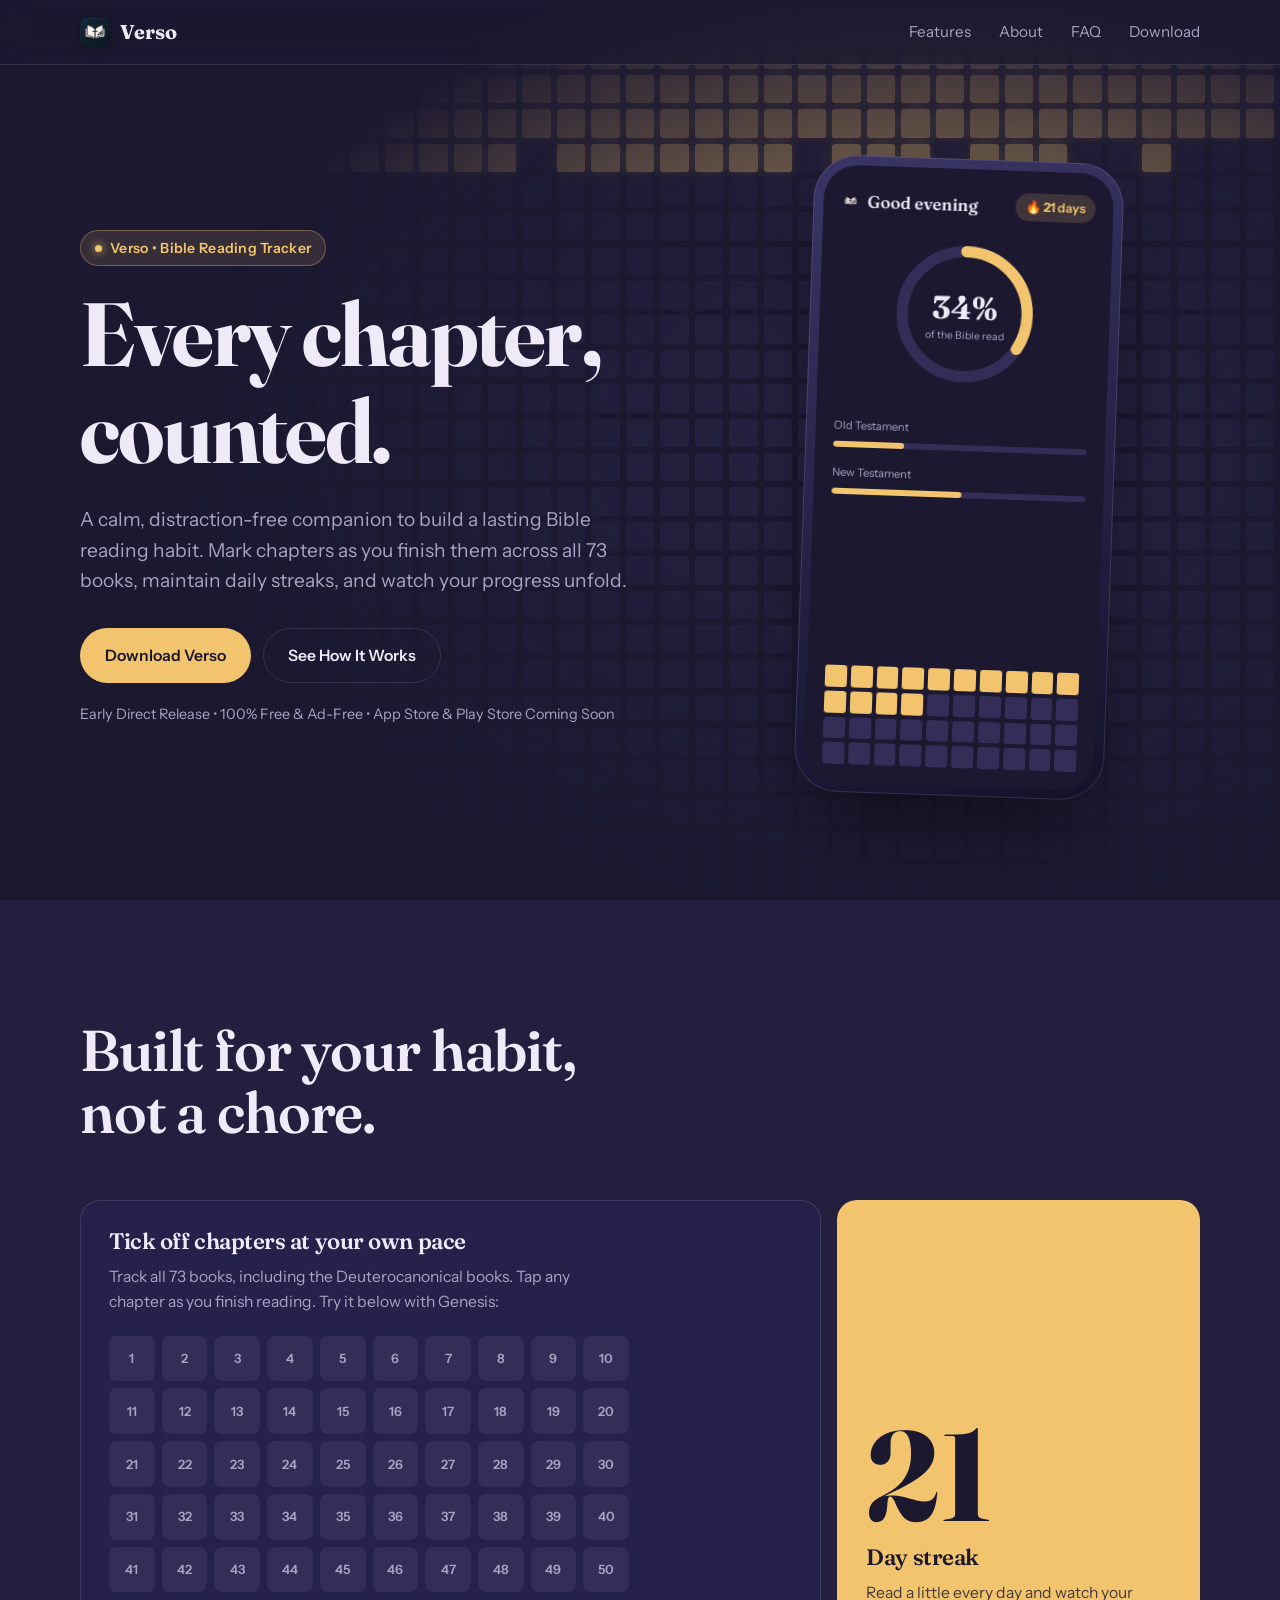
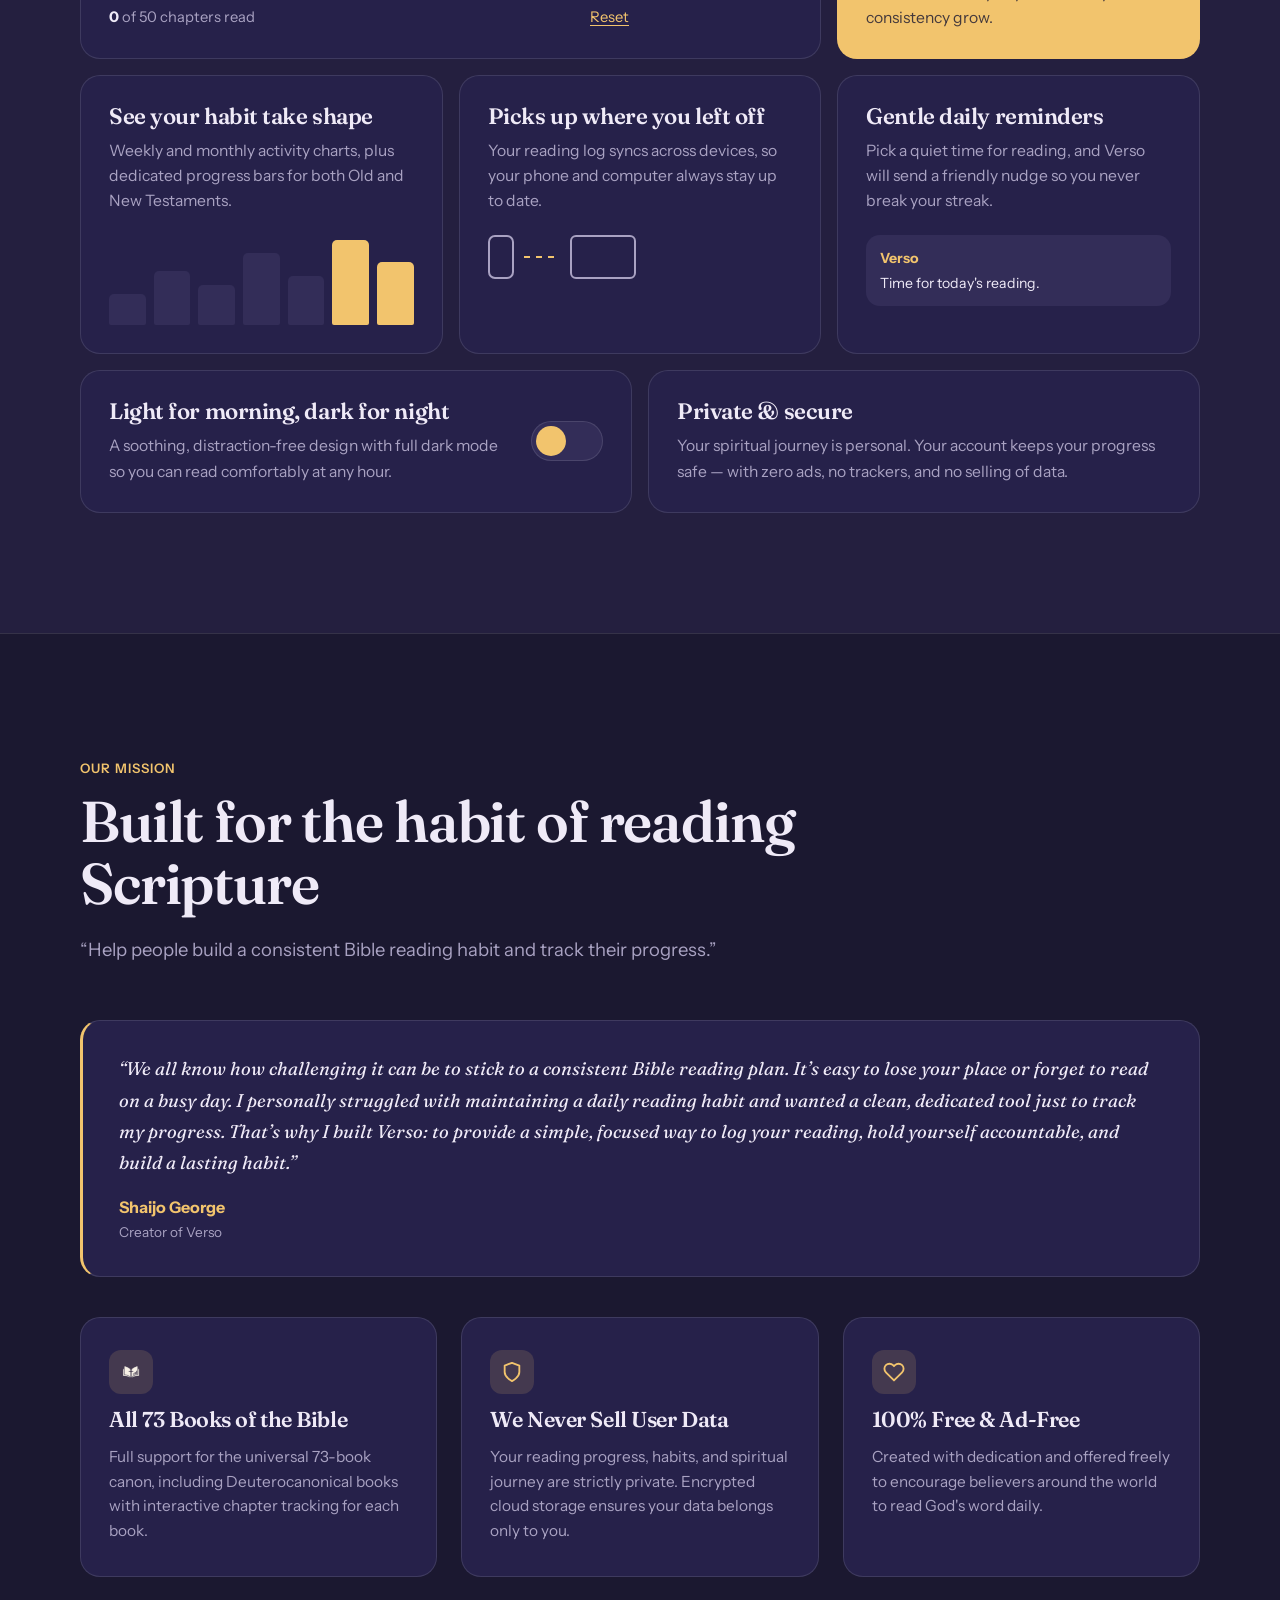
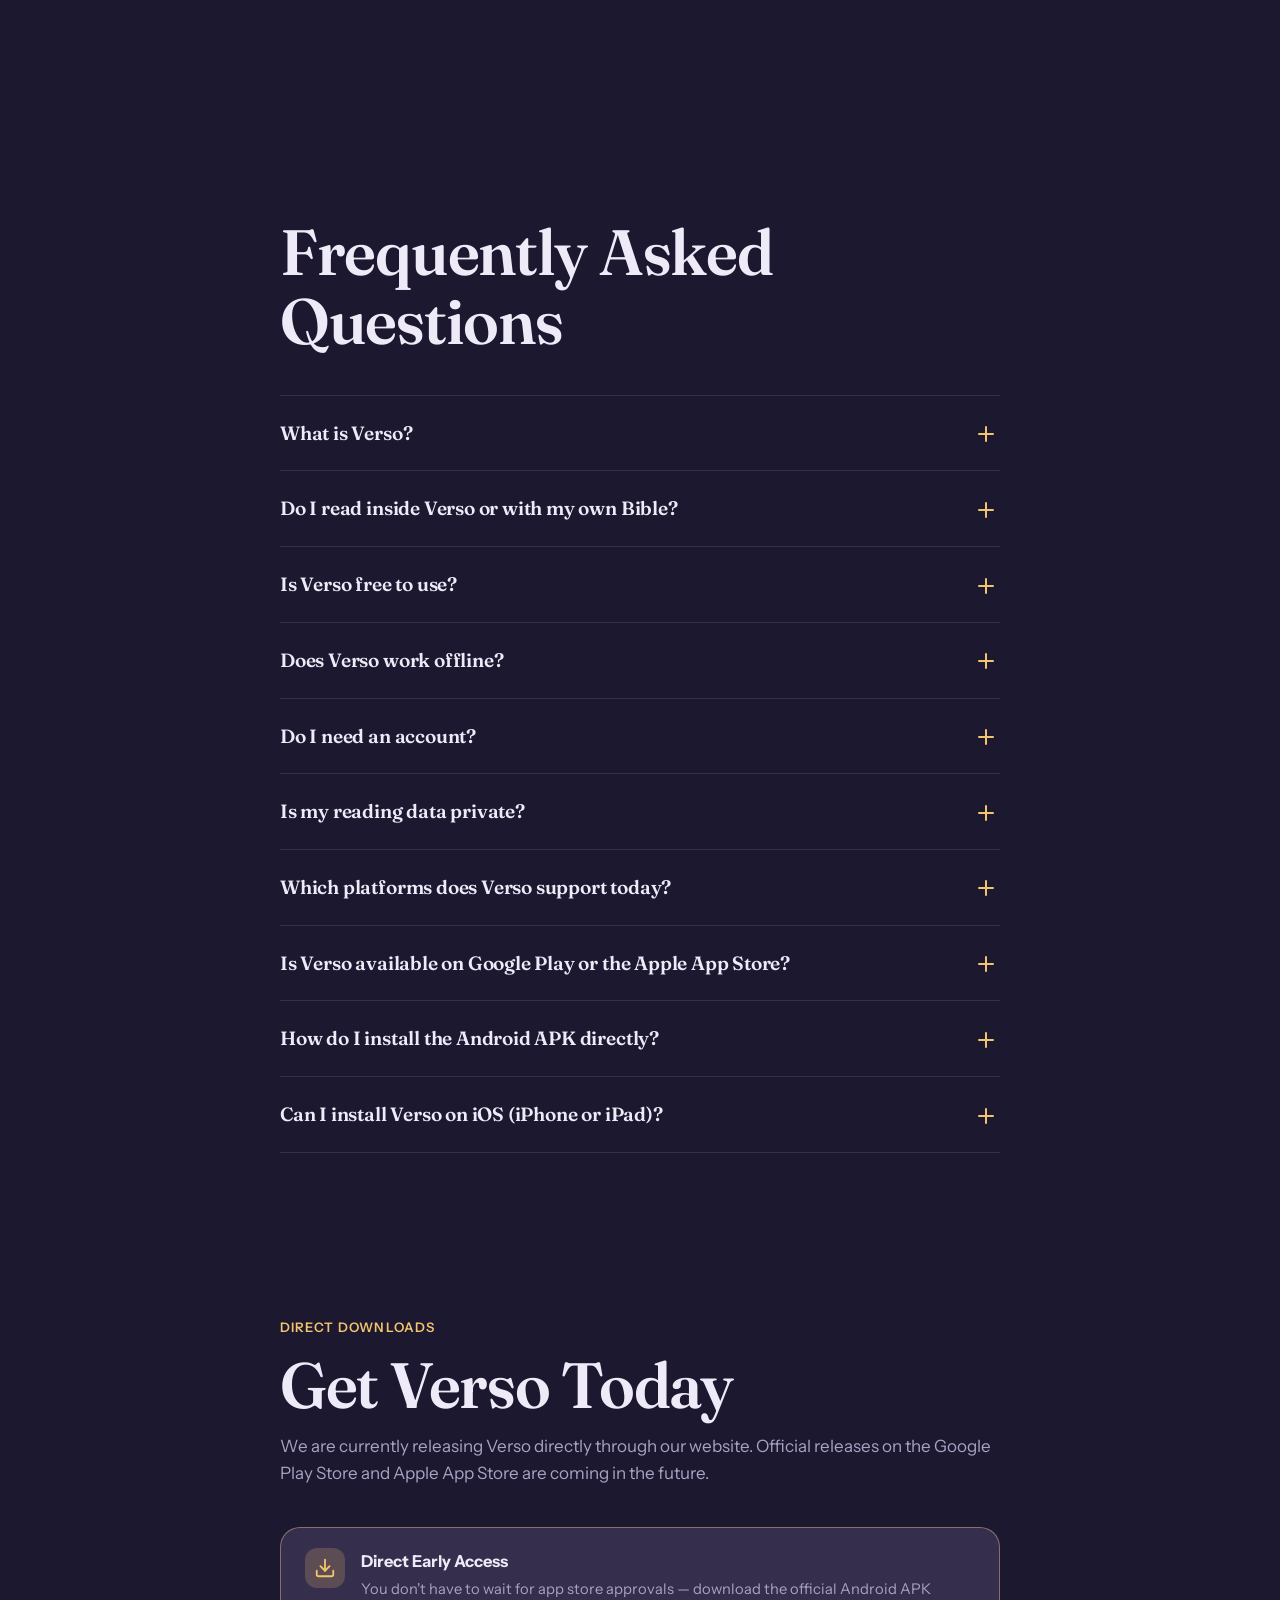
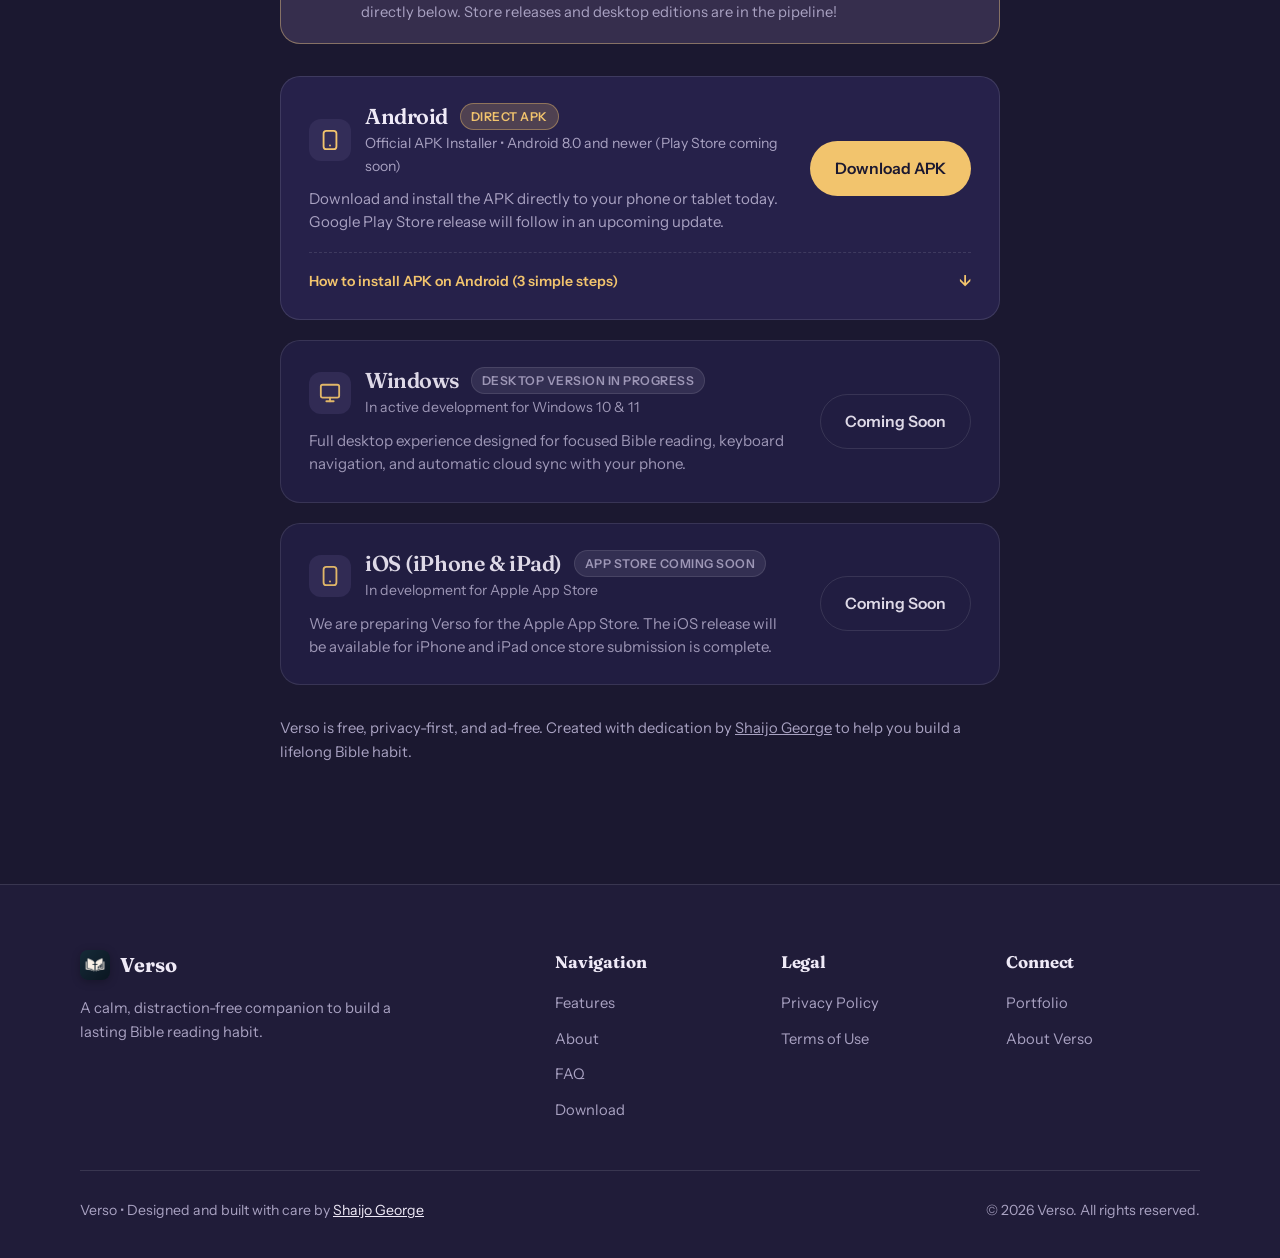
==== commit 97d58f05: "chore: add Google Search Console verification meta tag" ====
--- a/index.html
+++ b/index.html
@@ -11,8 +11,8 @@
   <meta name="theme-color" content="#1b1830">
   <link rel="canonical" href="https://versobibletracker.netlify.app/">
 
-  <!-- Google Search Console Verification (Replace CONTENT when you get your code from GSC) -->
-  <!-- <meta name="google-site-verification" content="PASTE_YOUR_GSC_VERIFICATION_CODE_HERE"> -->
+  <!-- Google Search Console Verification -->
+  <meta name="google-site-verification" content="T2ABaFm4LeR_5H4rchO2eeCnTU5LklHcxWYfD6cwPpo">
 
   <!-- Open Graph / Facebook -->
   <meta property="og:type" content="website">
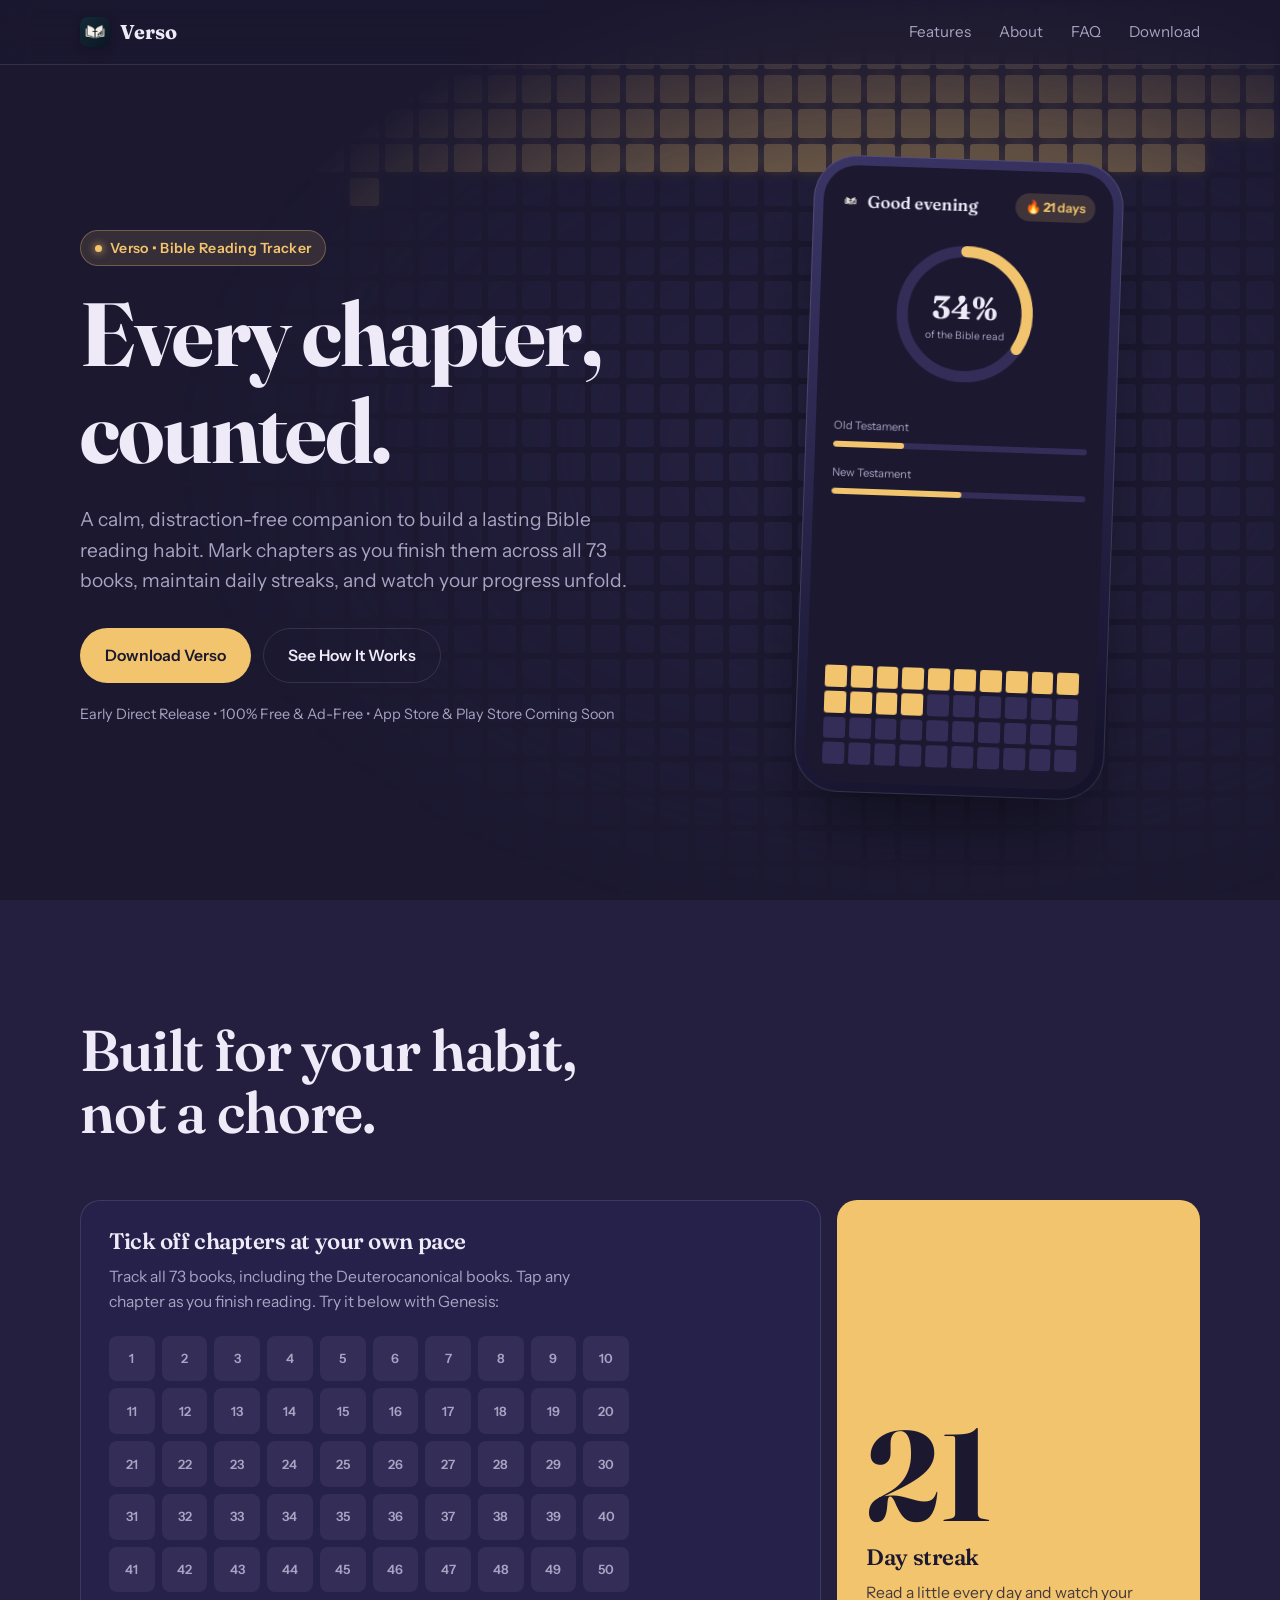
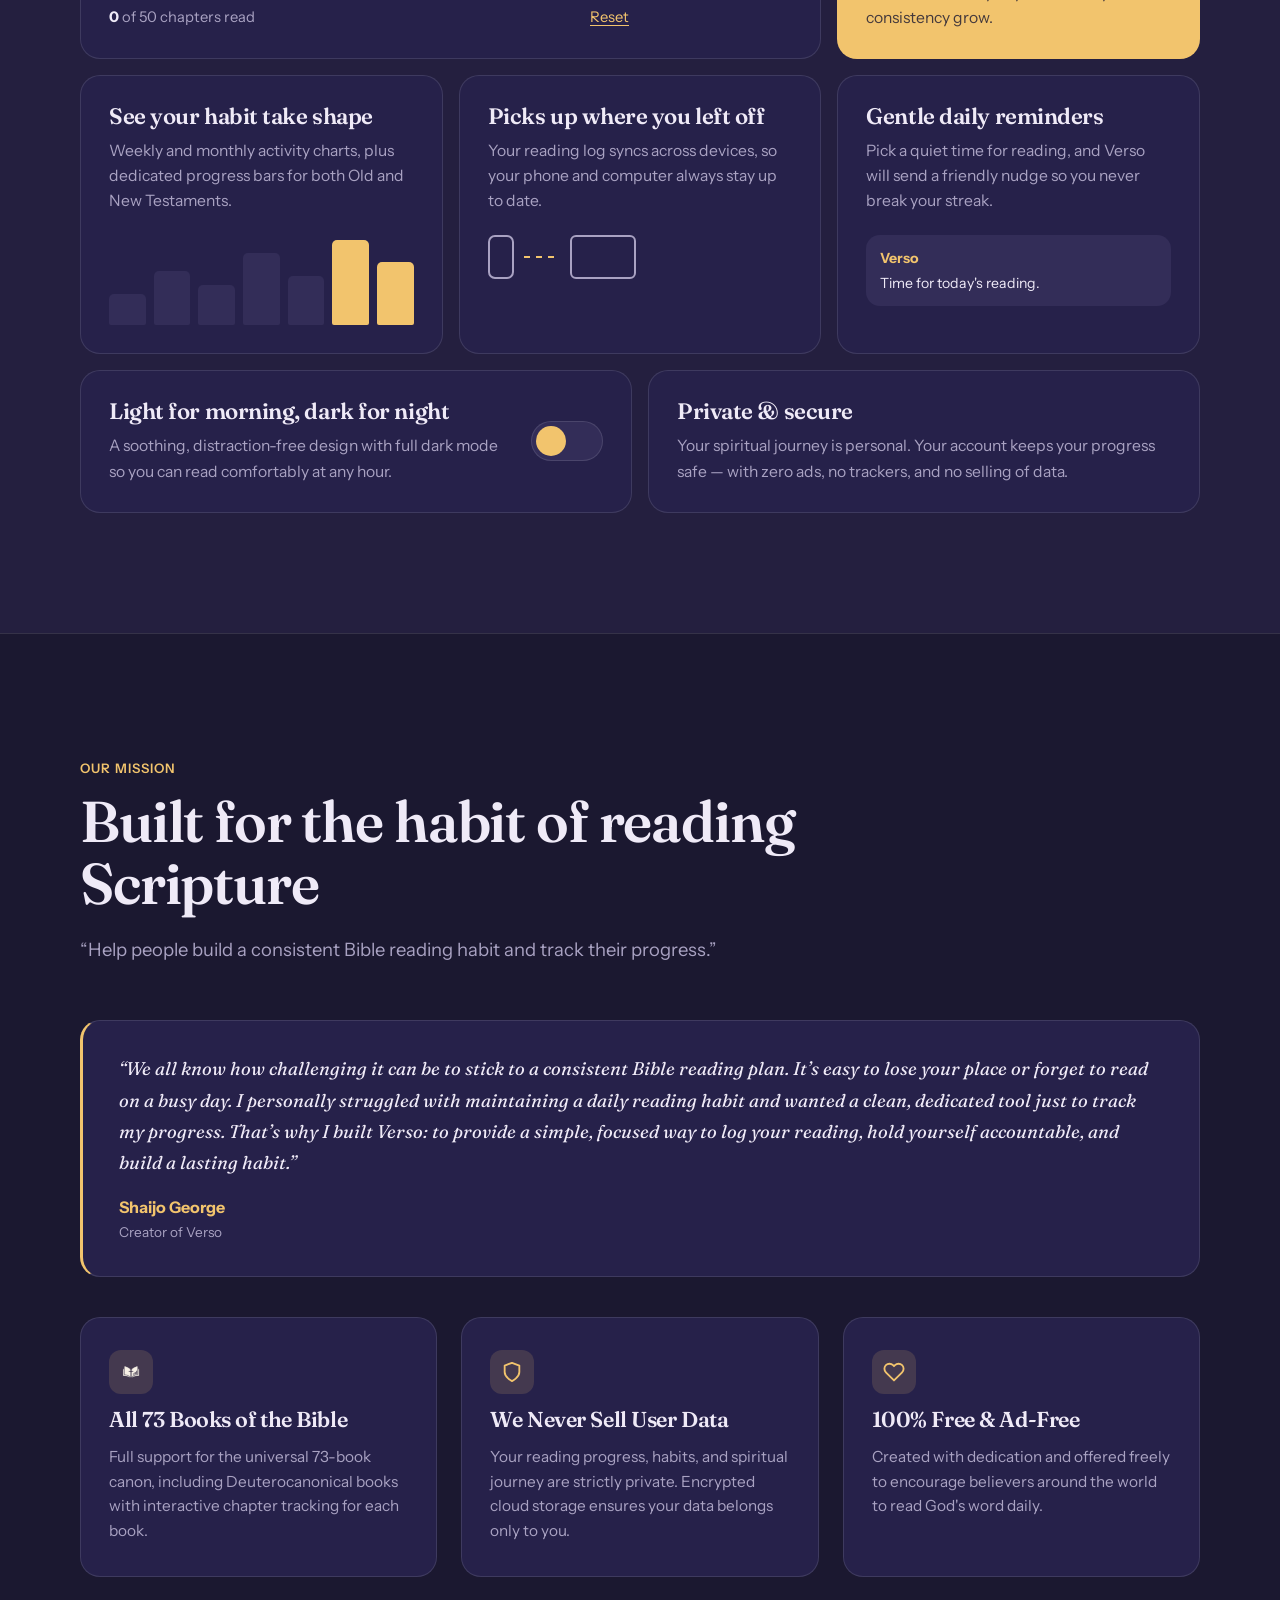
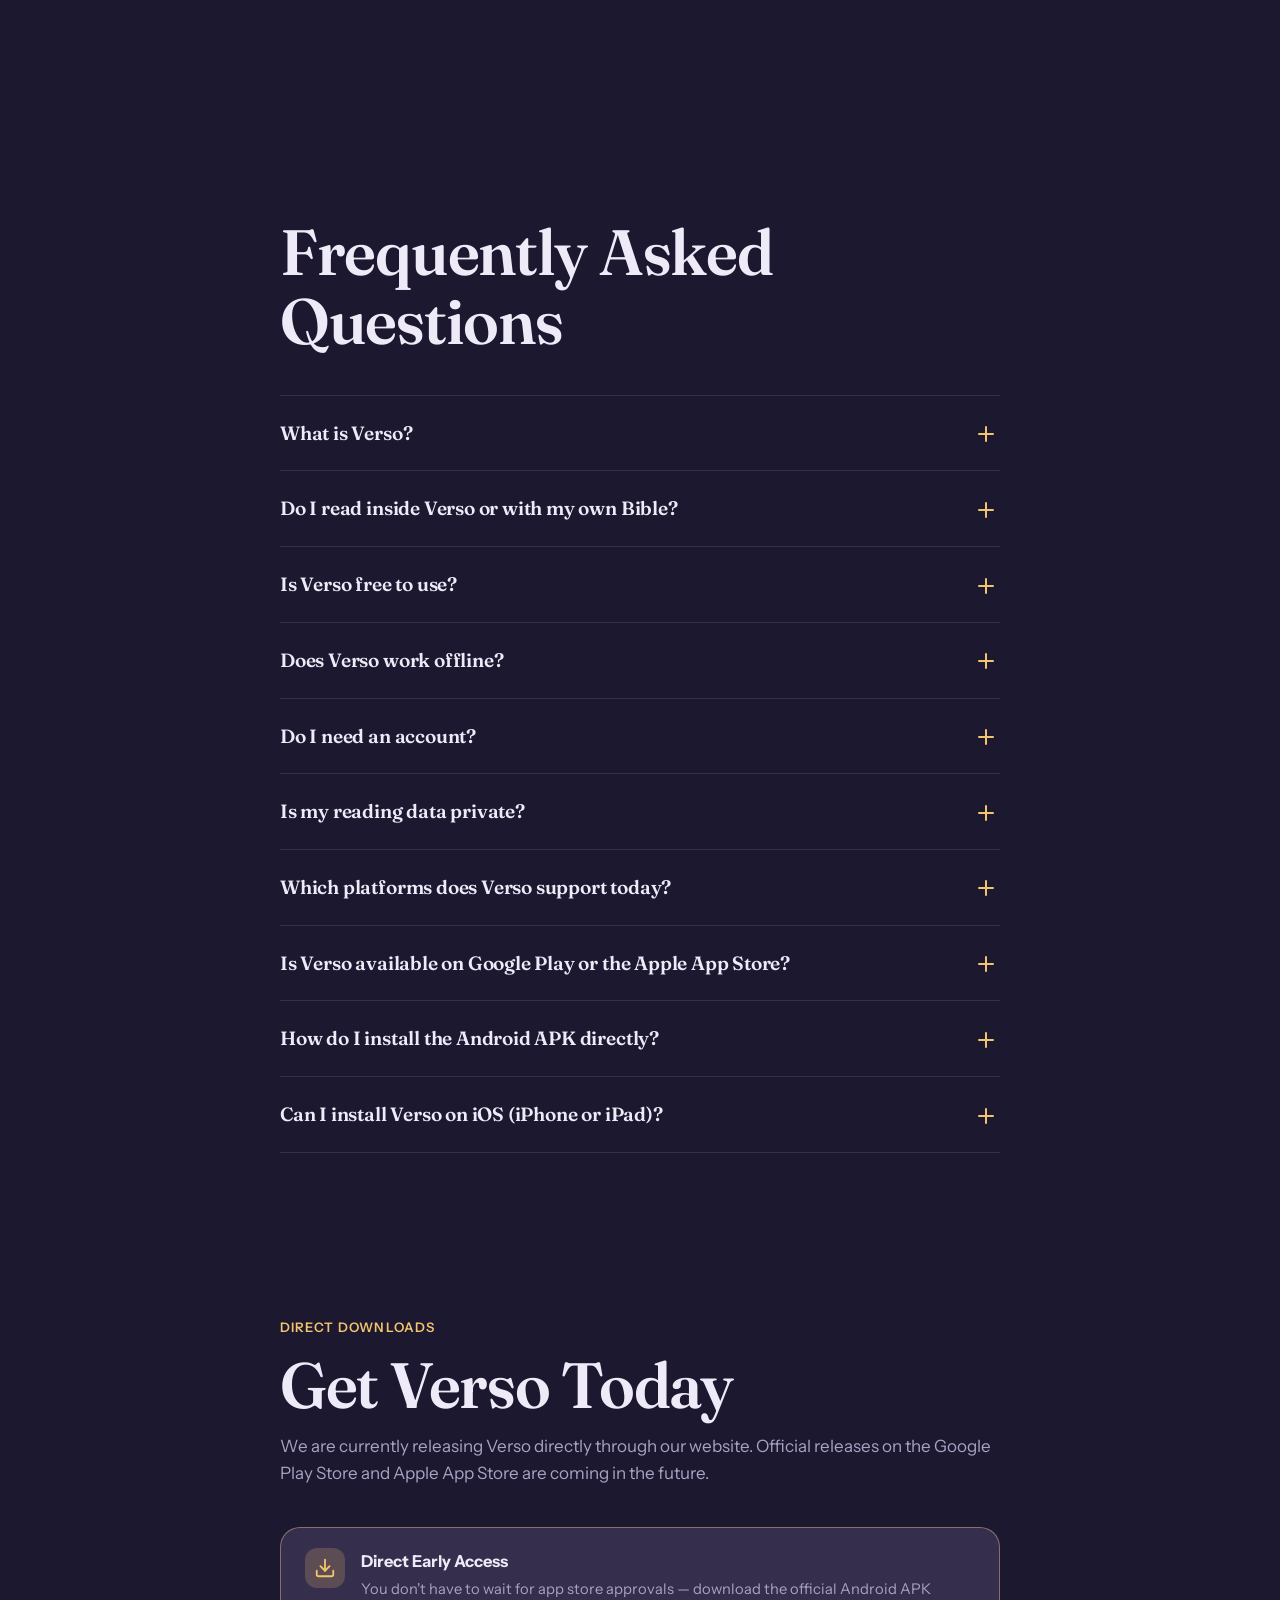
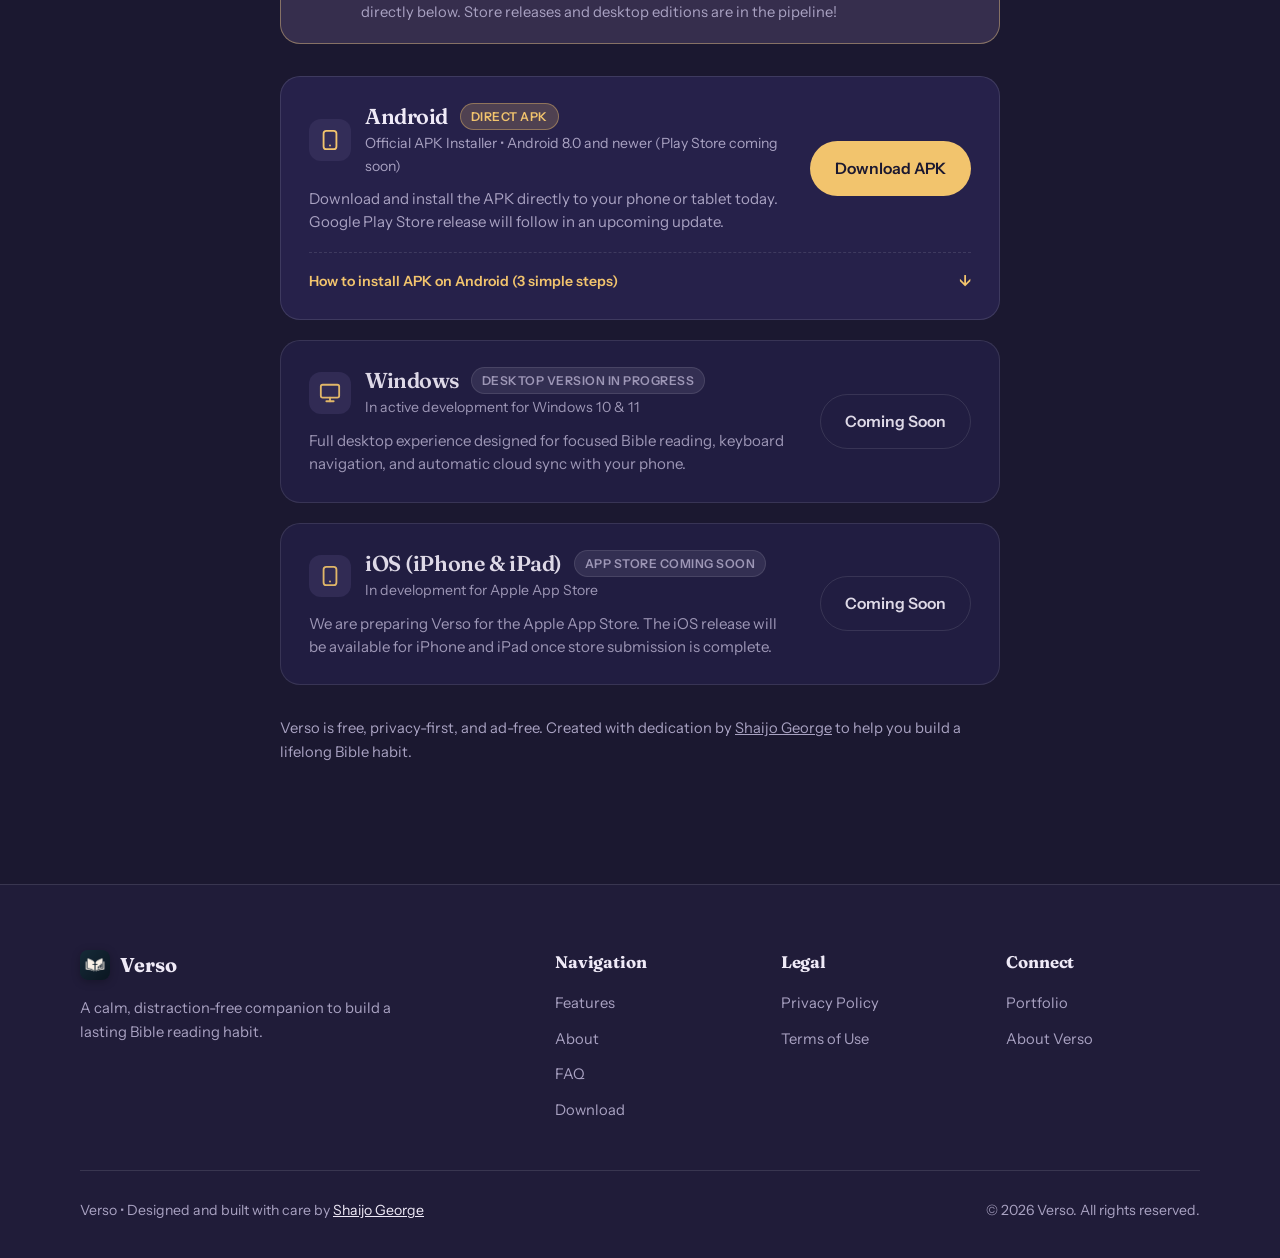
==== commit de909952: "chore: update Google Search Console verification meta tag to puc1Bk40mvki8RiEA9bR20i15DOUQngddPFBT2K" ====
--- a/index.html
+++ b/index.html
@@ -12,7 +12,7 @@
   <link rel="canonical" href="https://versobibletracker.netlify.app/">
 
   <!-- Google Search Console Verification -->
-  <meta name="google-site-verification" content="T2ABaFm4LeR_5H4rchO2eeCnTU5LklHcxWYfD6cwPpo">
+  <meta name="google-site-verification" content="puc1Bk40mvki8RiEA9bR20i15DOUQngddPFBT2K4eGU">
 
   <!-- Open Graph / Facebook -->
   <meta property="og:type" content="website">
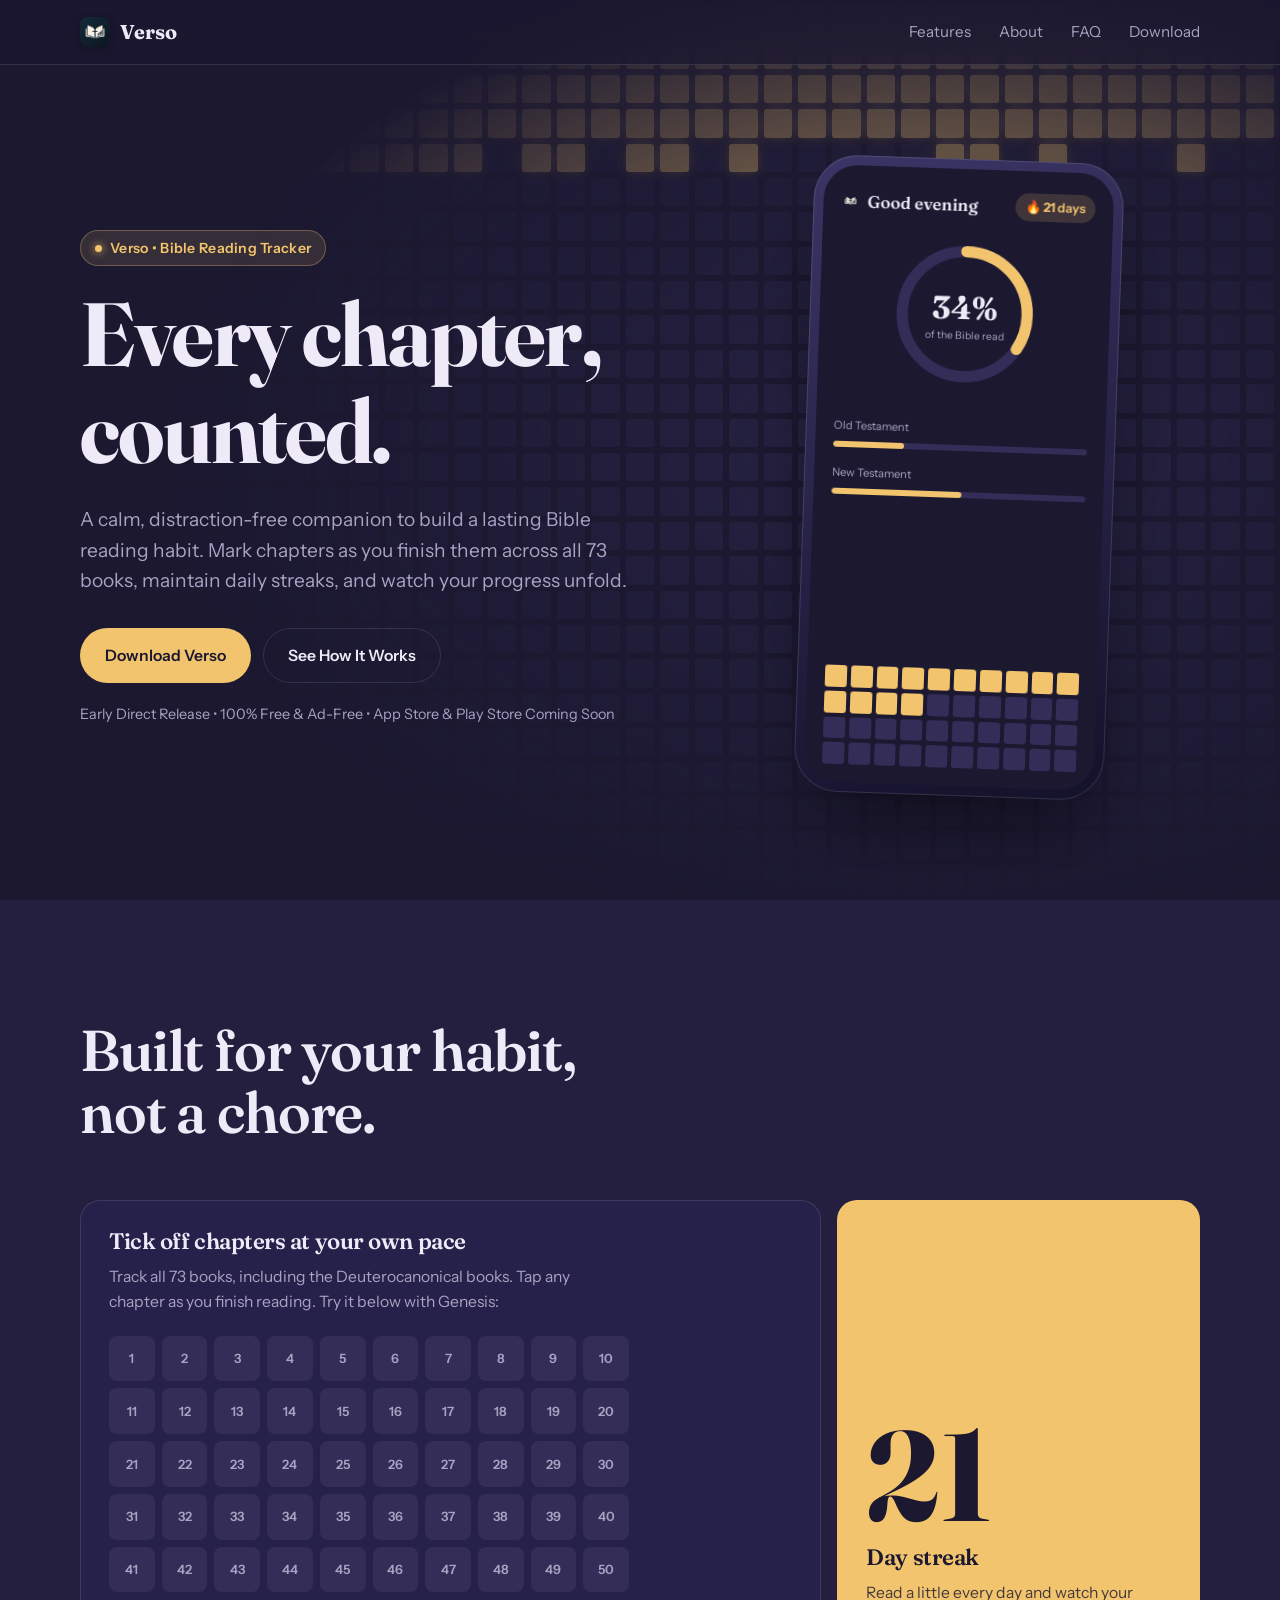
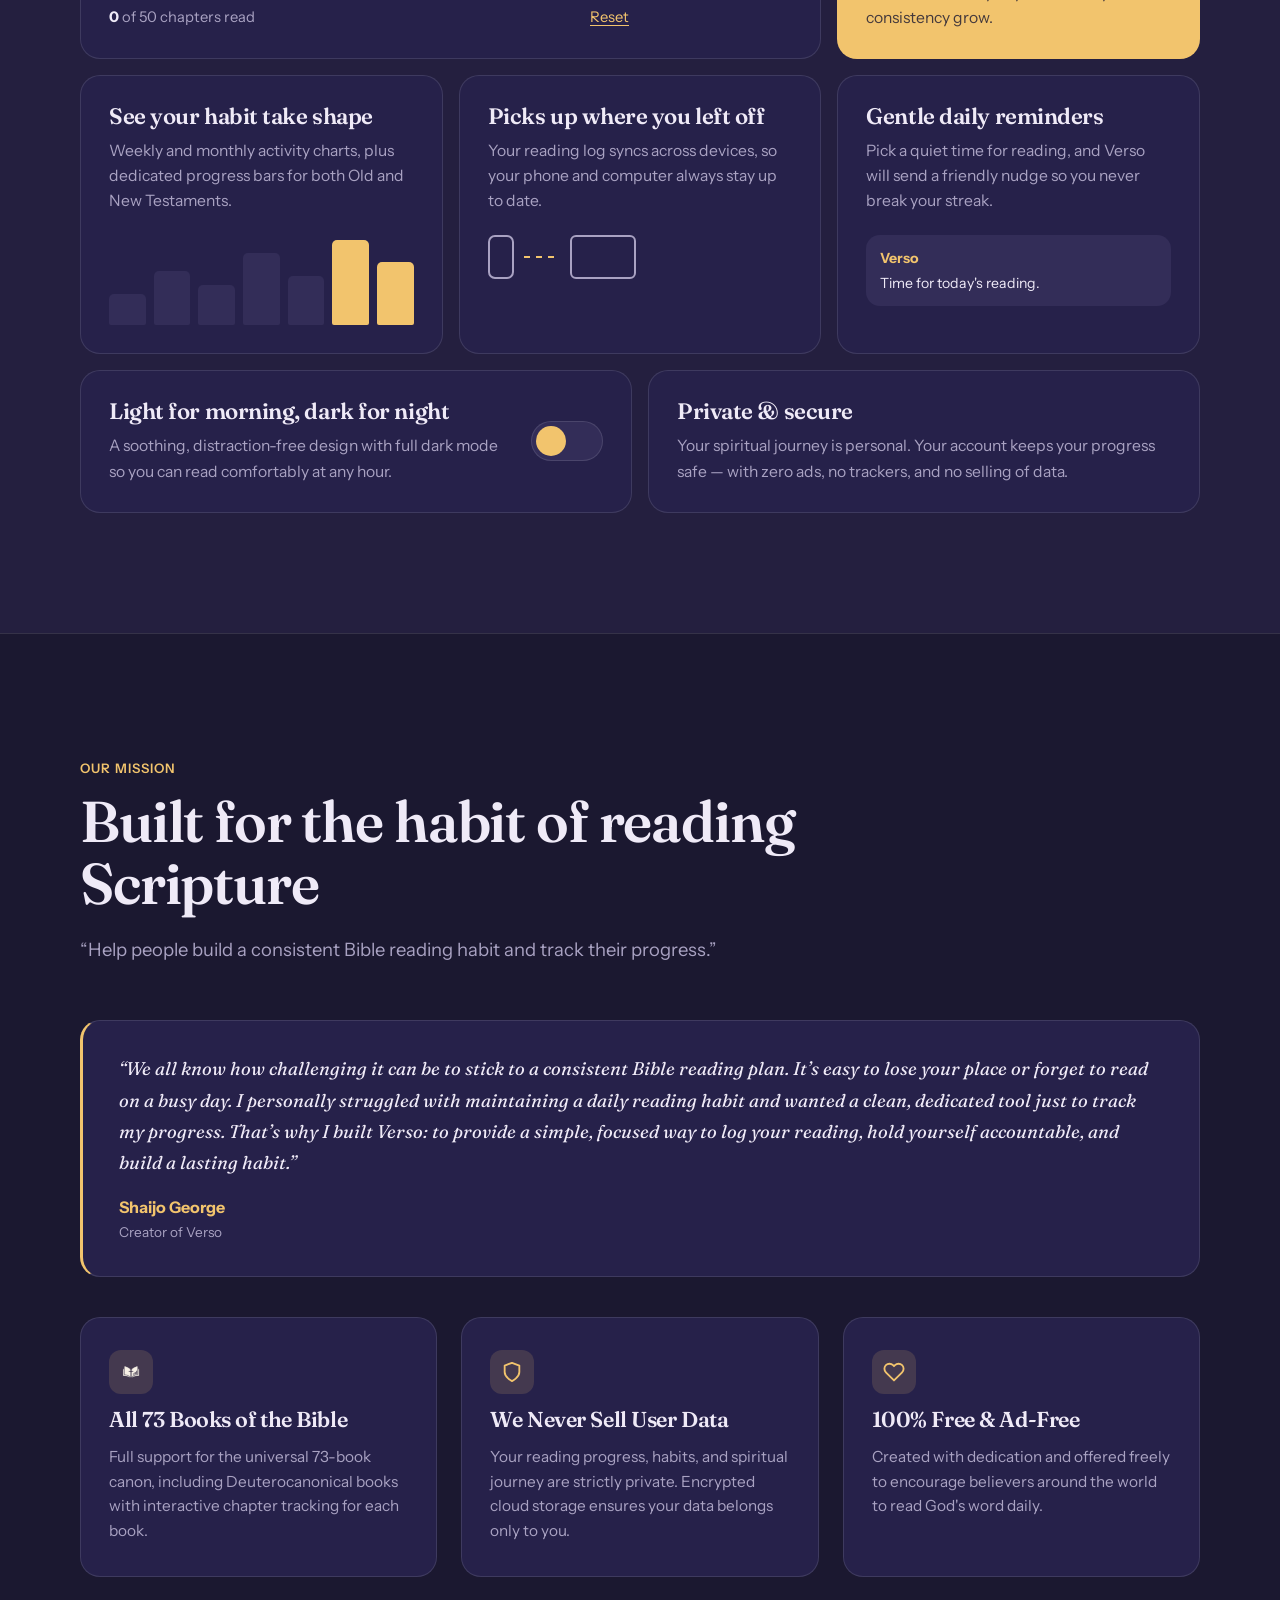
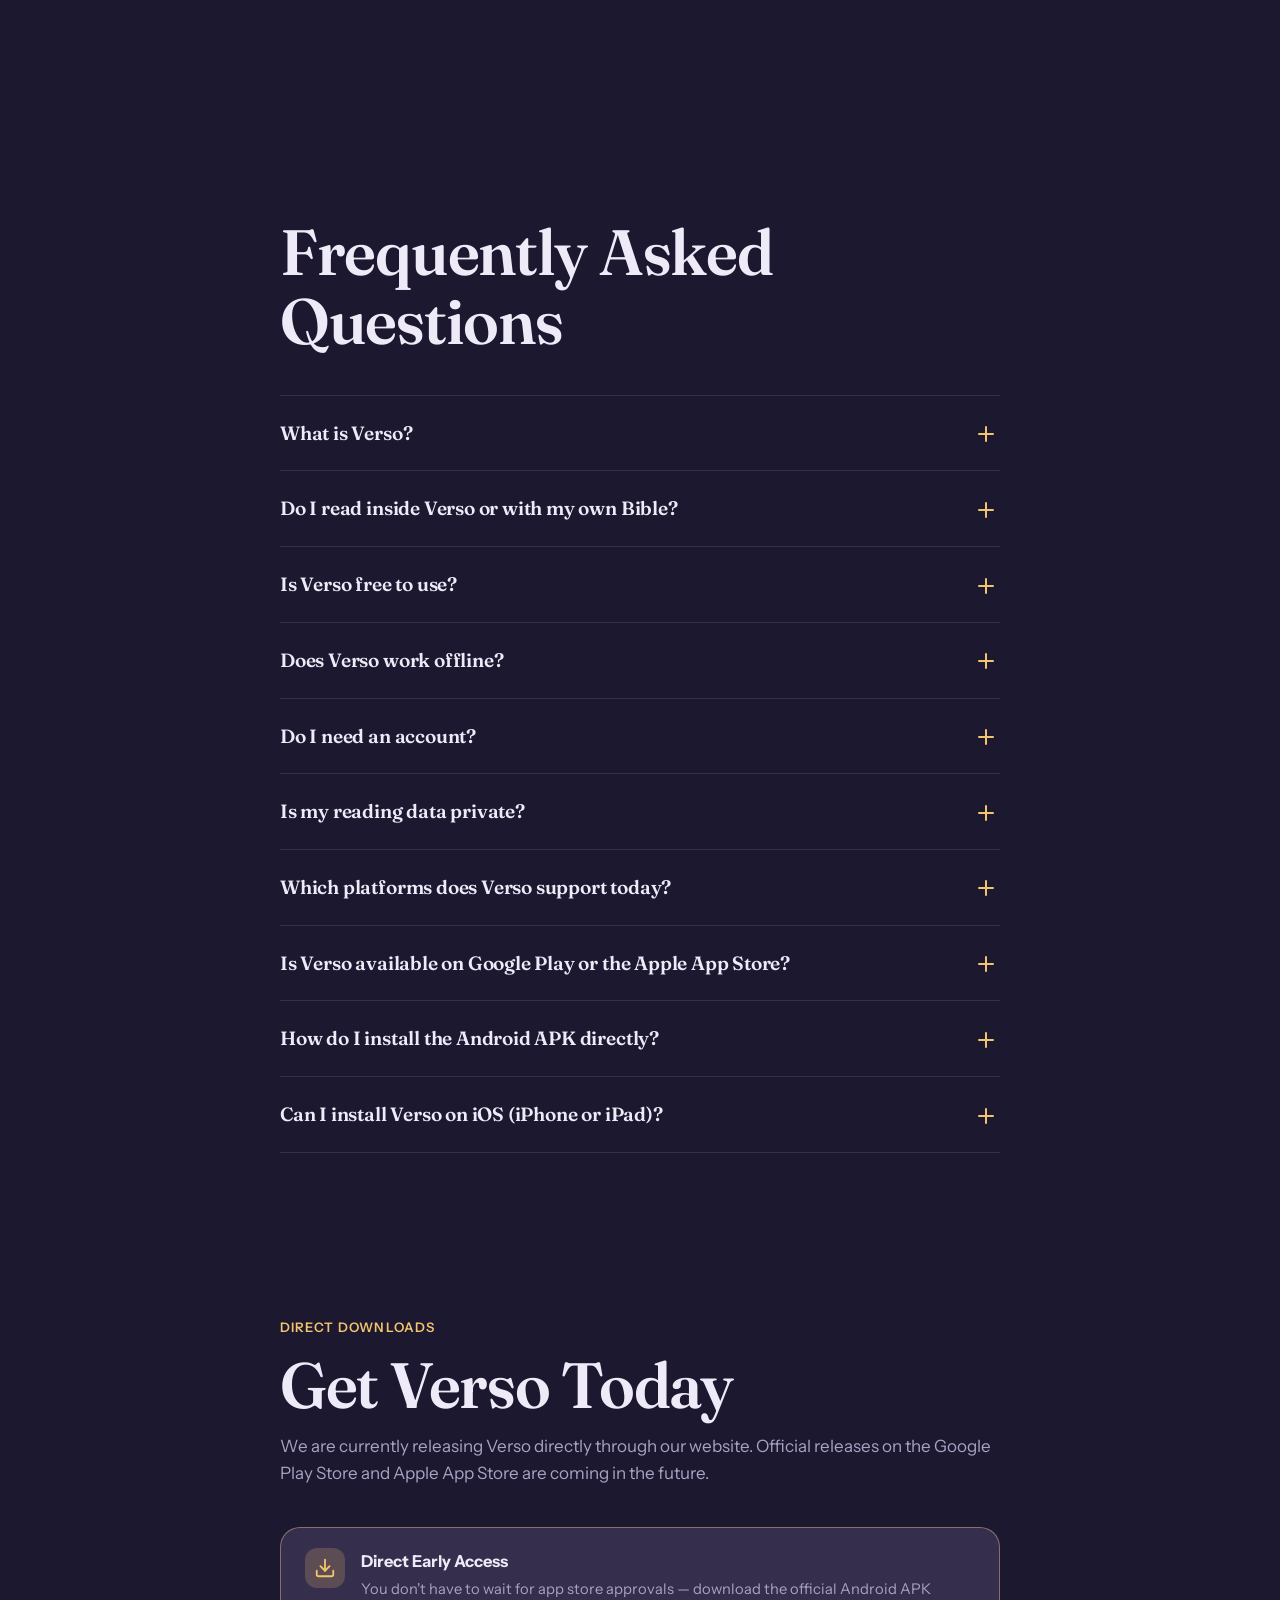
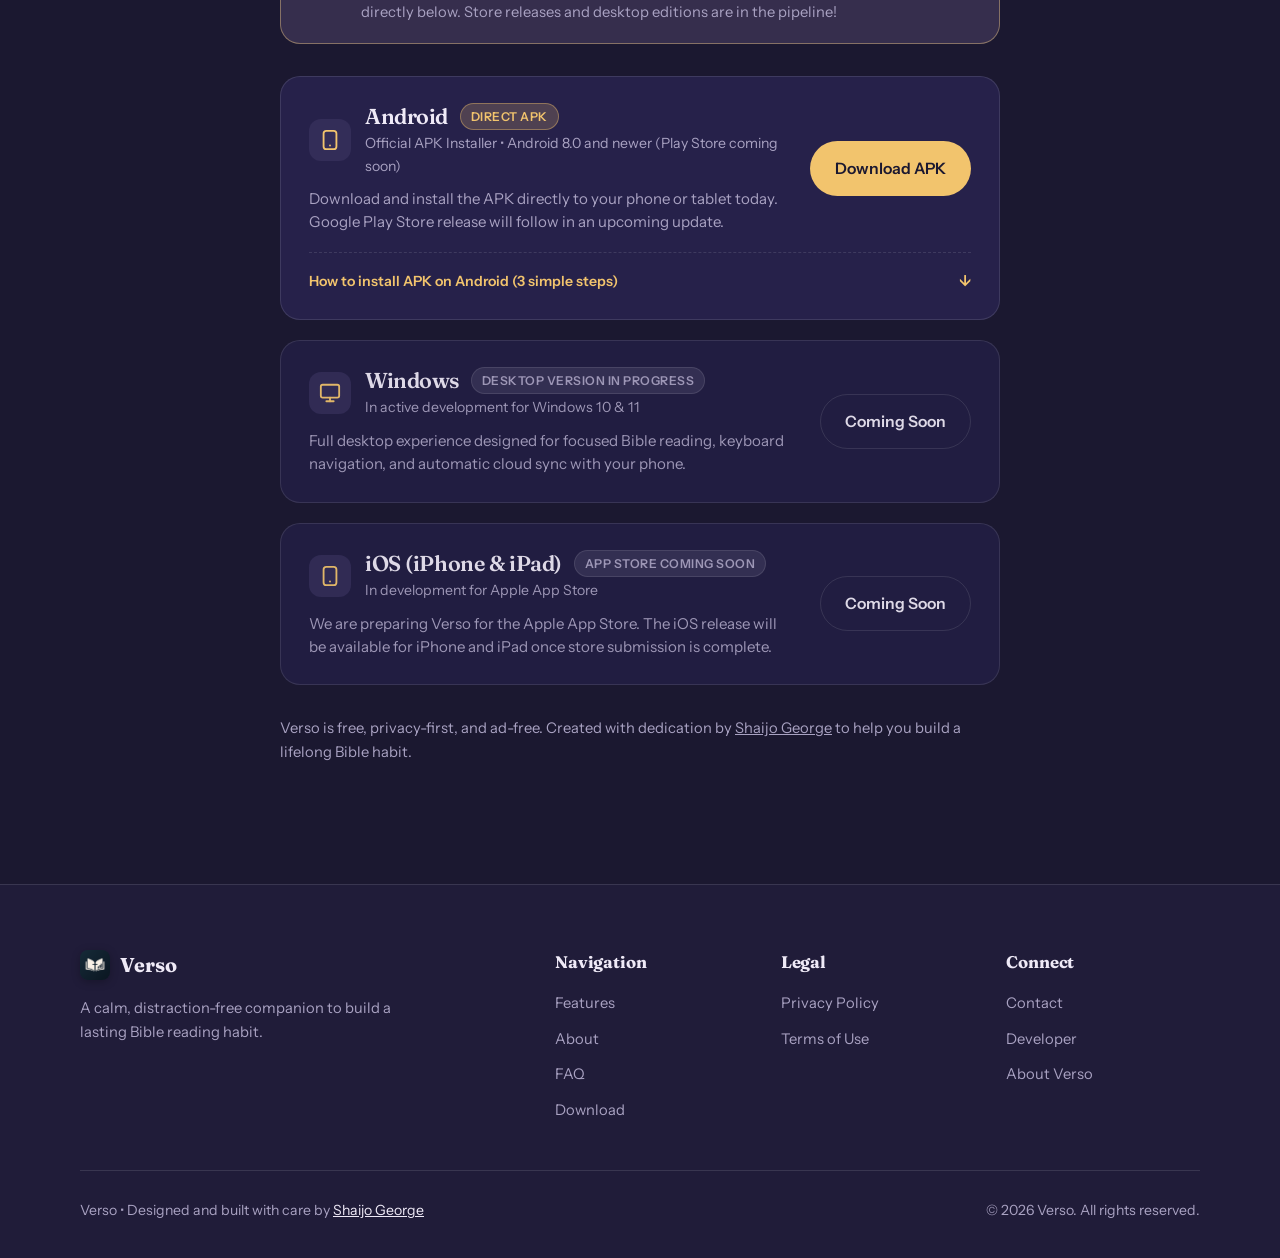
==== commit ceb50b31: "feat: add contact mail link and rename portfolio to developer in footer" ====
--- a/index.html
+++ b/index.html
@@ -68,6 +68,11 @@
           "@type": "Person",
           "name": "Shaijo George",
           "url": "https://shaijogeorge.vercel.app/"
+        },
+        "contactPoint": {
+          "@type": "ContactPoint",
+          "email": "versoappsupport@gmail.com",
+          "contactType": "Customer Support"
         }
       },
       {
@@ -517,7 +522,8 @@
 
         <div class="footer-col">
           <h4>Connect</h4>
-          <a href="https://shaijogeorge.vercel.app/" target="_blank" rel="noopener">Portfolio</a>
+          <a href="mailto:versoappsupport@gmail.com">Contact</a>
+          <a href="https://shaijogeorge.vercel.app/" target="_blank" rel="noopener">Developer</a>
           <a href="#about">About Verso</a>
         </div>
       </div>
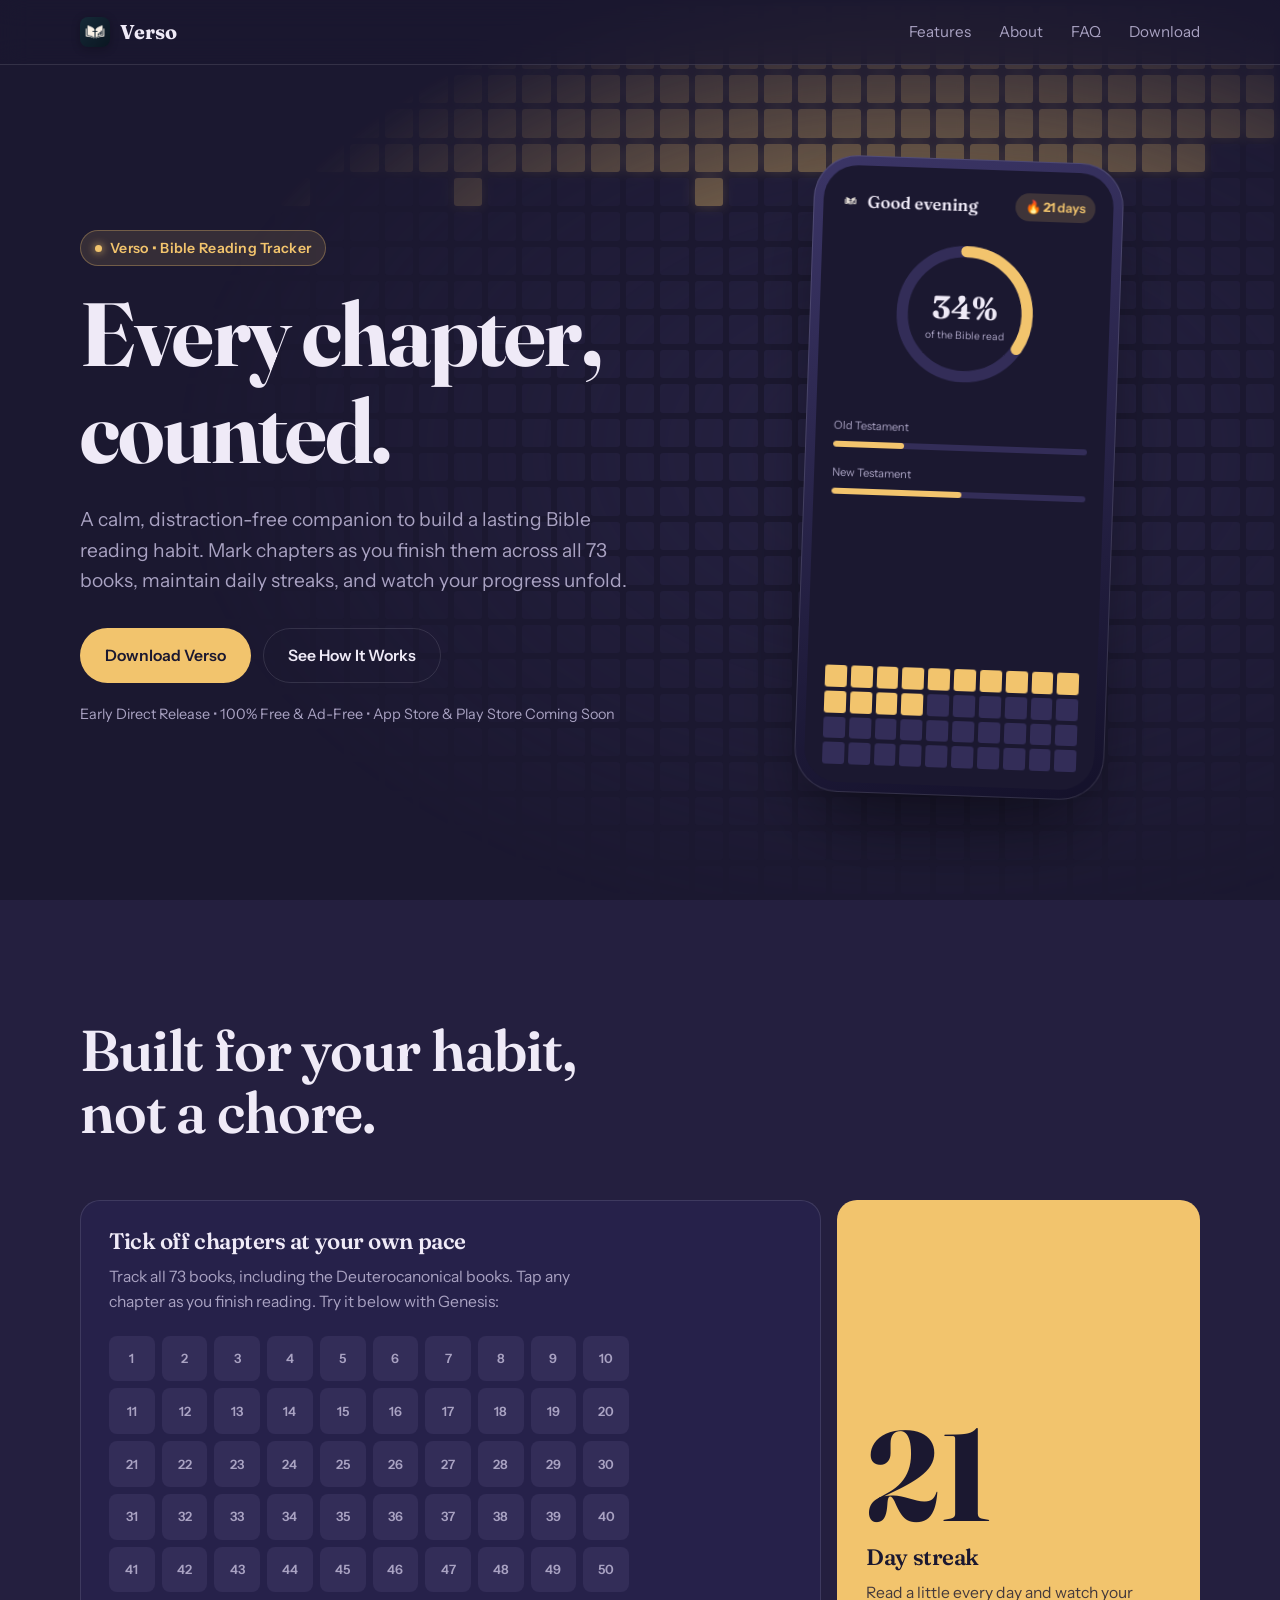
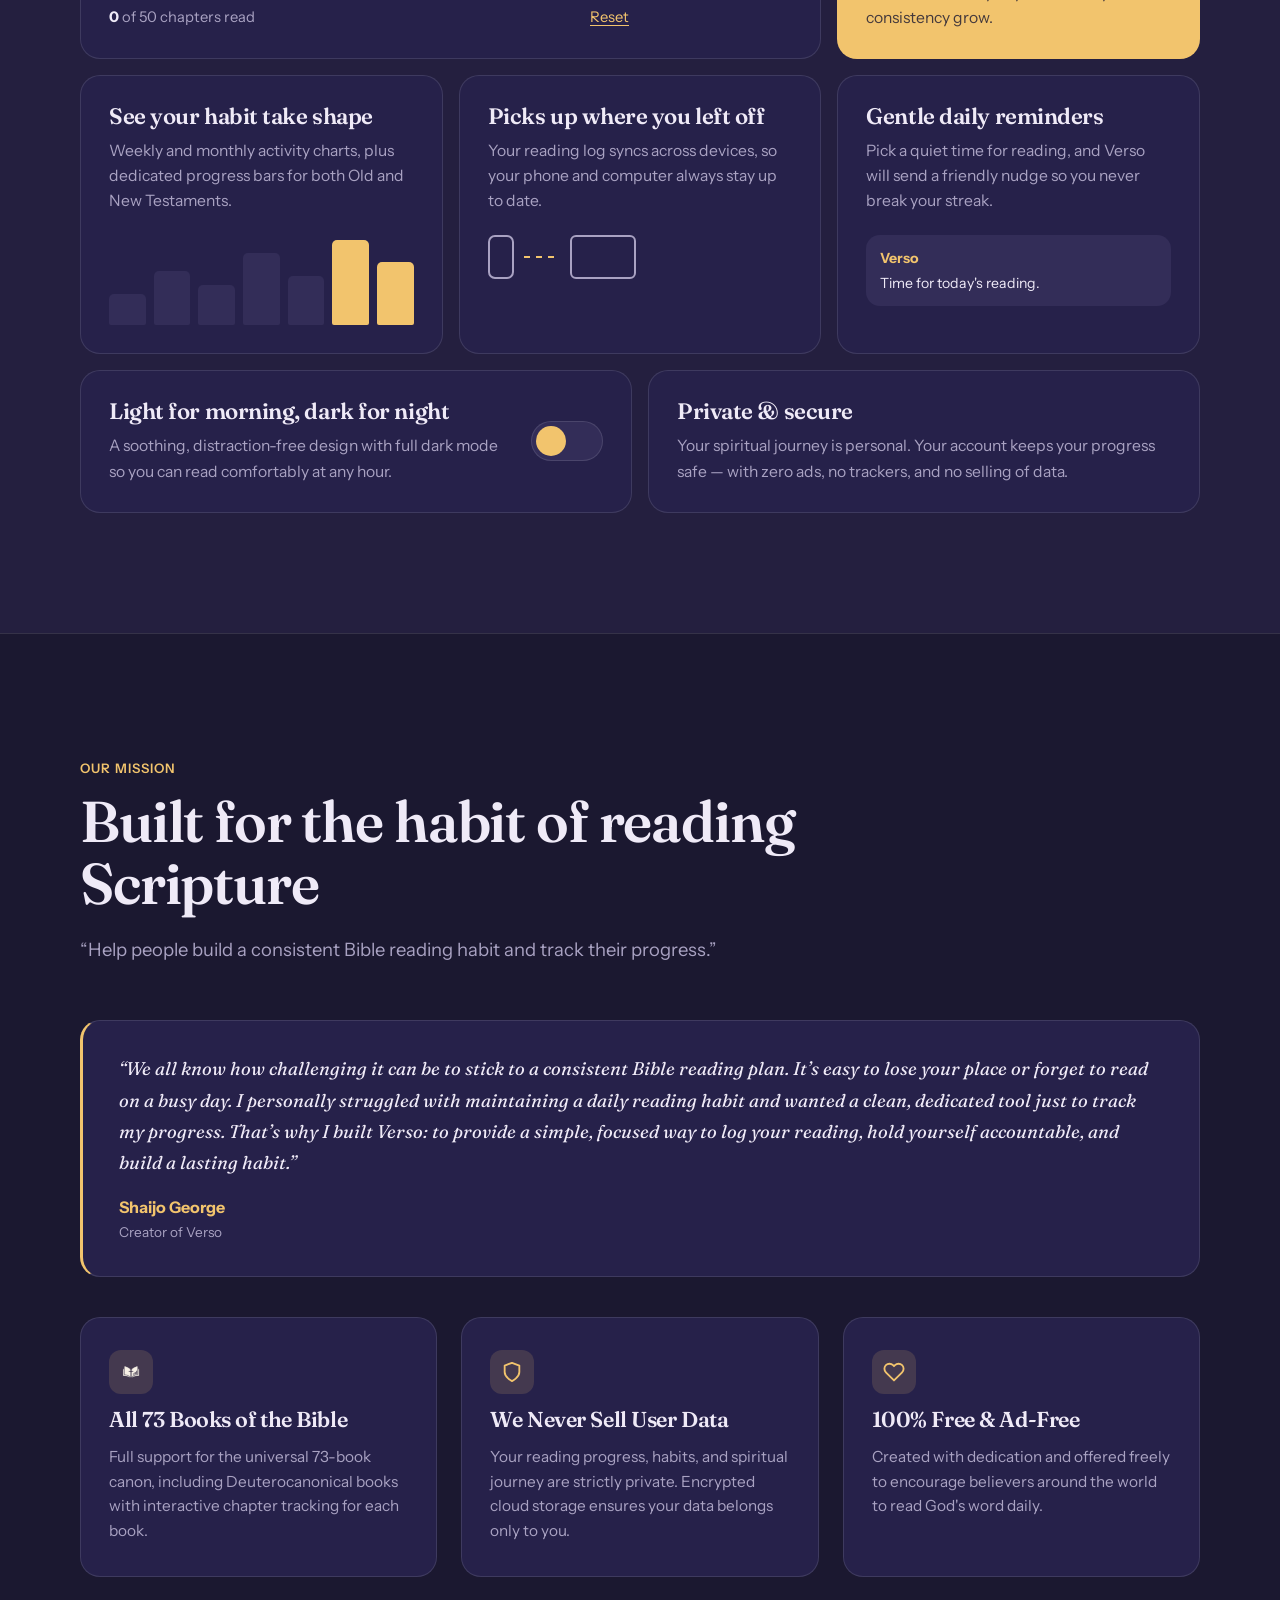
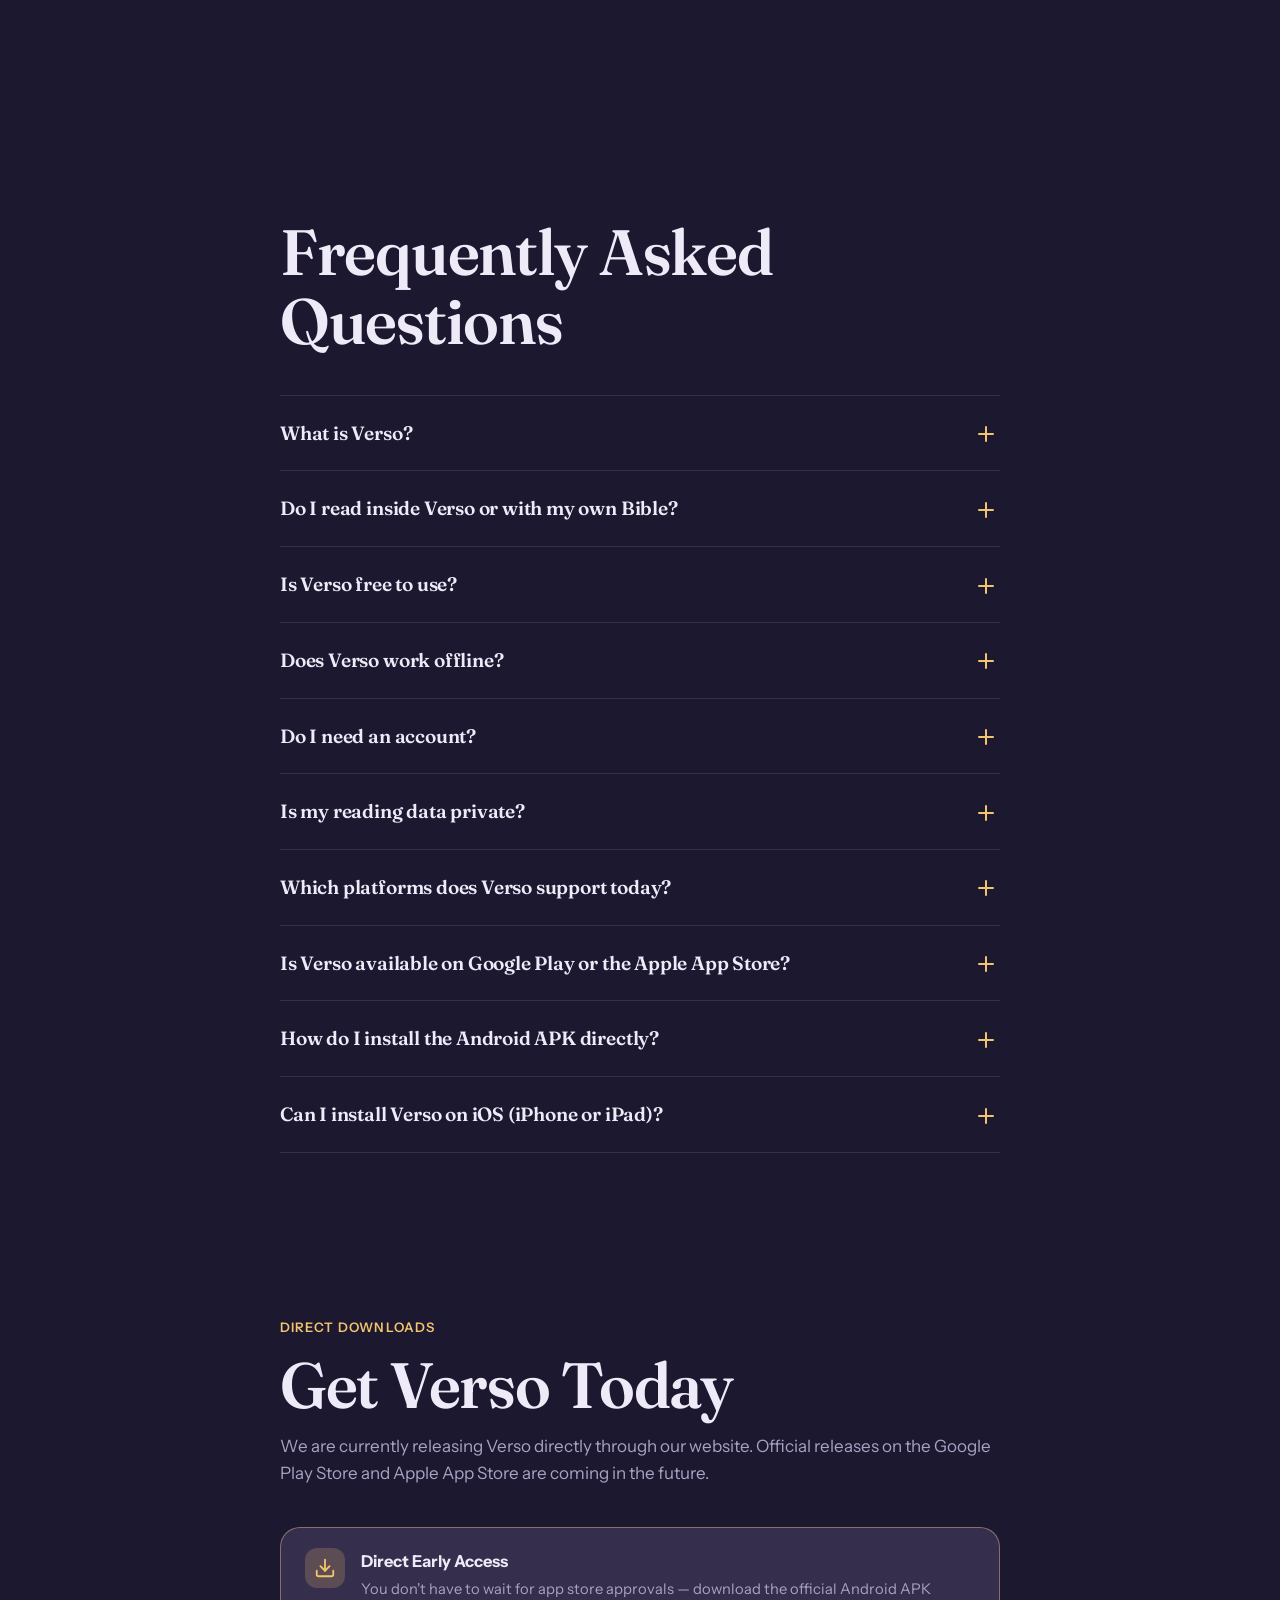
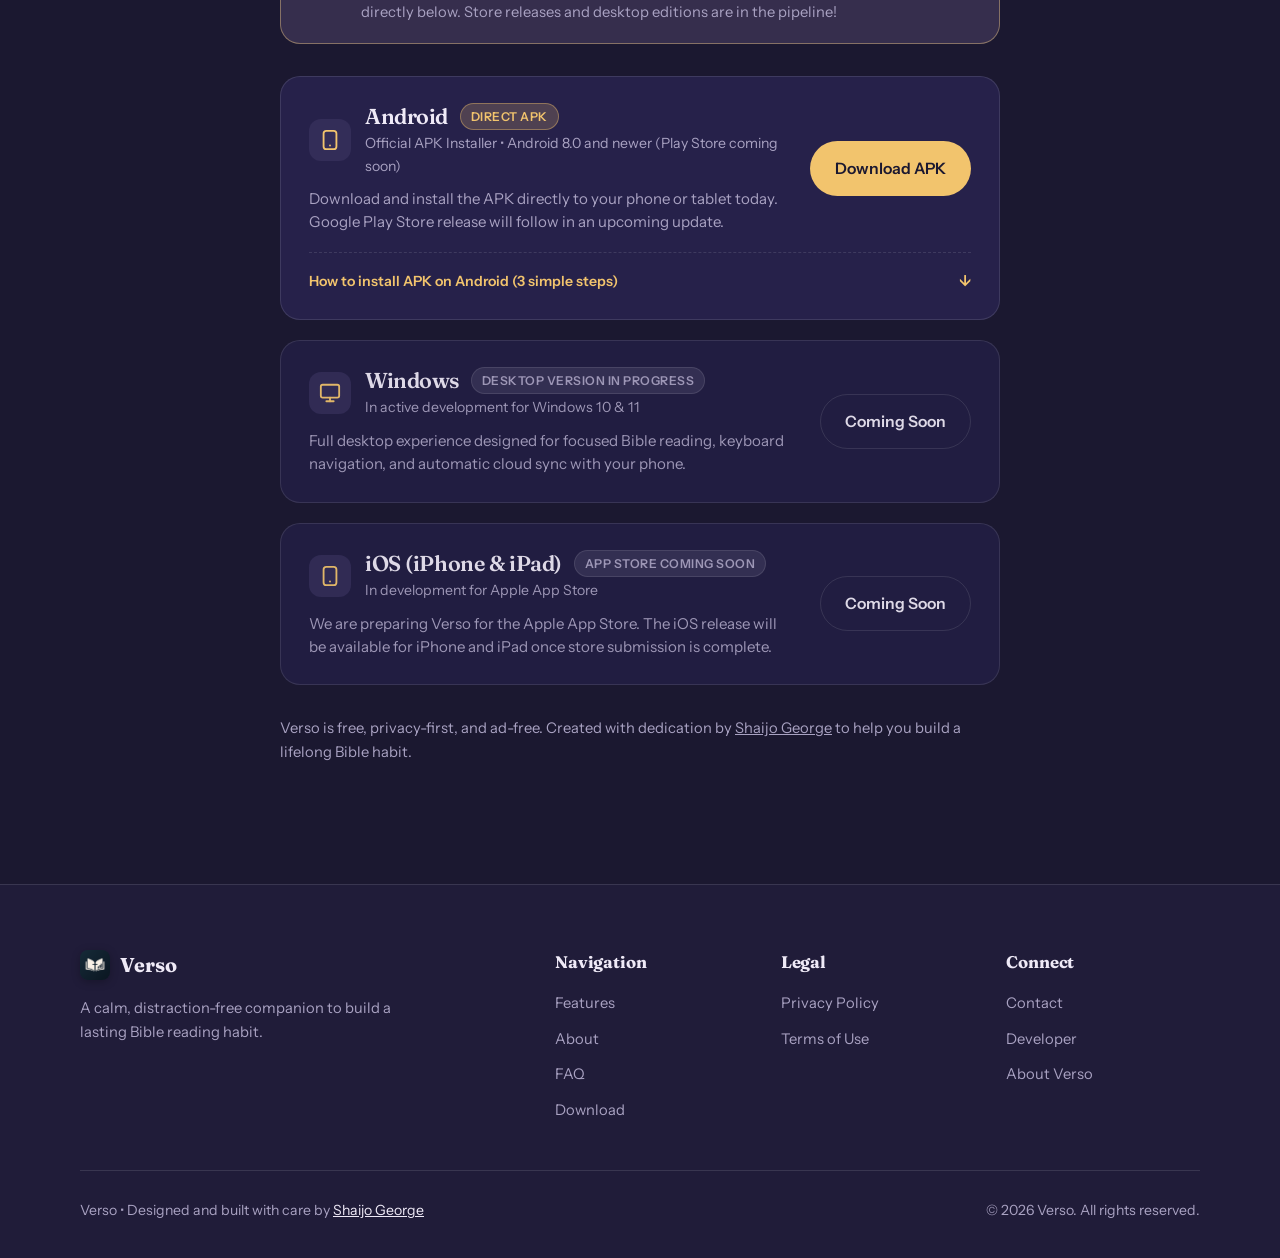
==== commit beb5c766: "chore: update APK and site version to v2.0.2" ====
--- a/index.html
+++ b/index.html
@@ -57,7 +57,7 @@
         "alternateName": ["Verso", "Verso Tracker", "Verso Bible"],
         "operatingSystem": "Android",
         "applicationCategory": "LifestyleApplication",
-        "downloadUrl": "https://versobibletracker.netlify.app/downloads/verso-v2.0.1.apk",
+        "downloadUrl": "https://versobibletracker.netlify.app/downloads/verso-v2.0.2.apk",
         "offers": {
           "@type": "Offer",
           "price": "0",
@@ -397,7 +397,7 @@
                 <p class="dl-card-desc">Download and install the APK directly to your phone or tablet today. Google Play Store release will follow in an upcoming update.</p>
               </div>
               <div class="dl-card-action">
-                <a class="btn primary" data-dl="android" href="downloads/verso-v2.0.1.apk" download="verso-v2.0.1.apk">Download APK</a>
+                <a class="btn primary" data-dl="android" href="downloads/verso-v2.0.2.apk" download="verso-v2.0.2.apk">Download APK</a>
               </div>
             </div>
 
